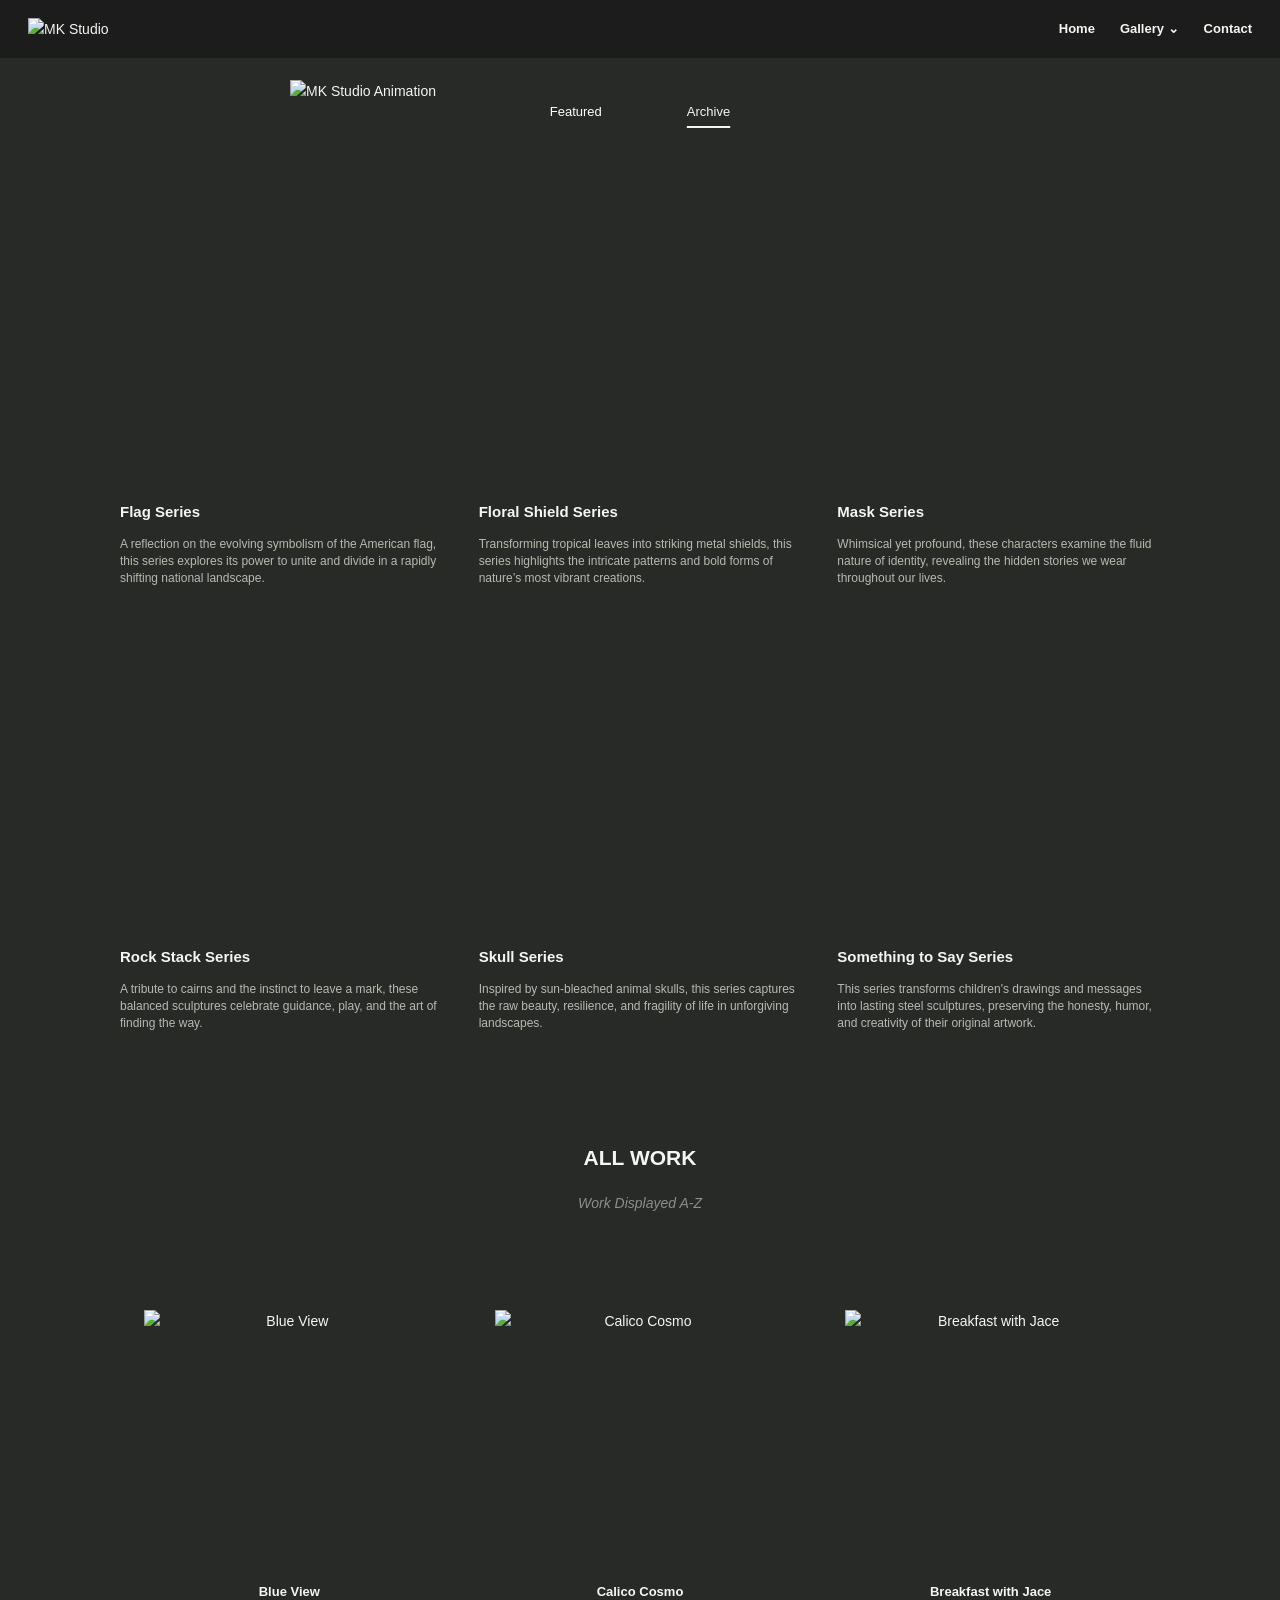
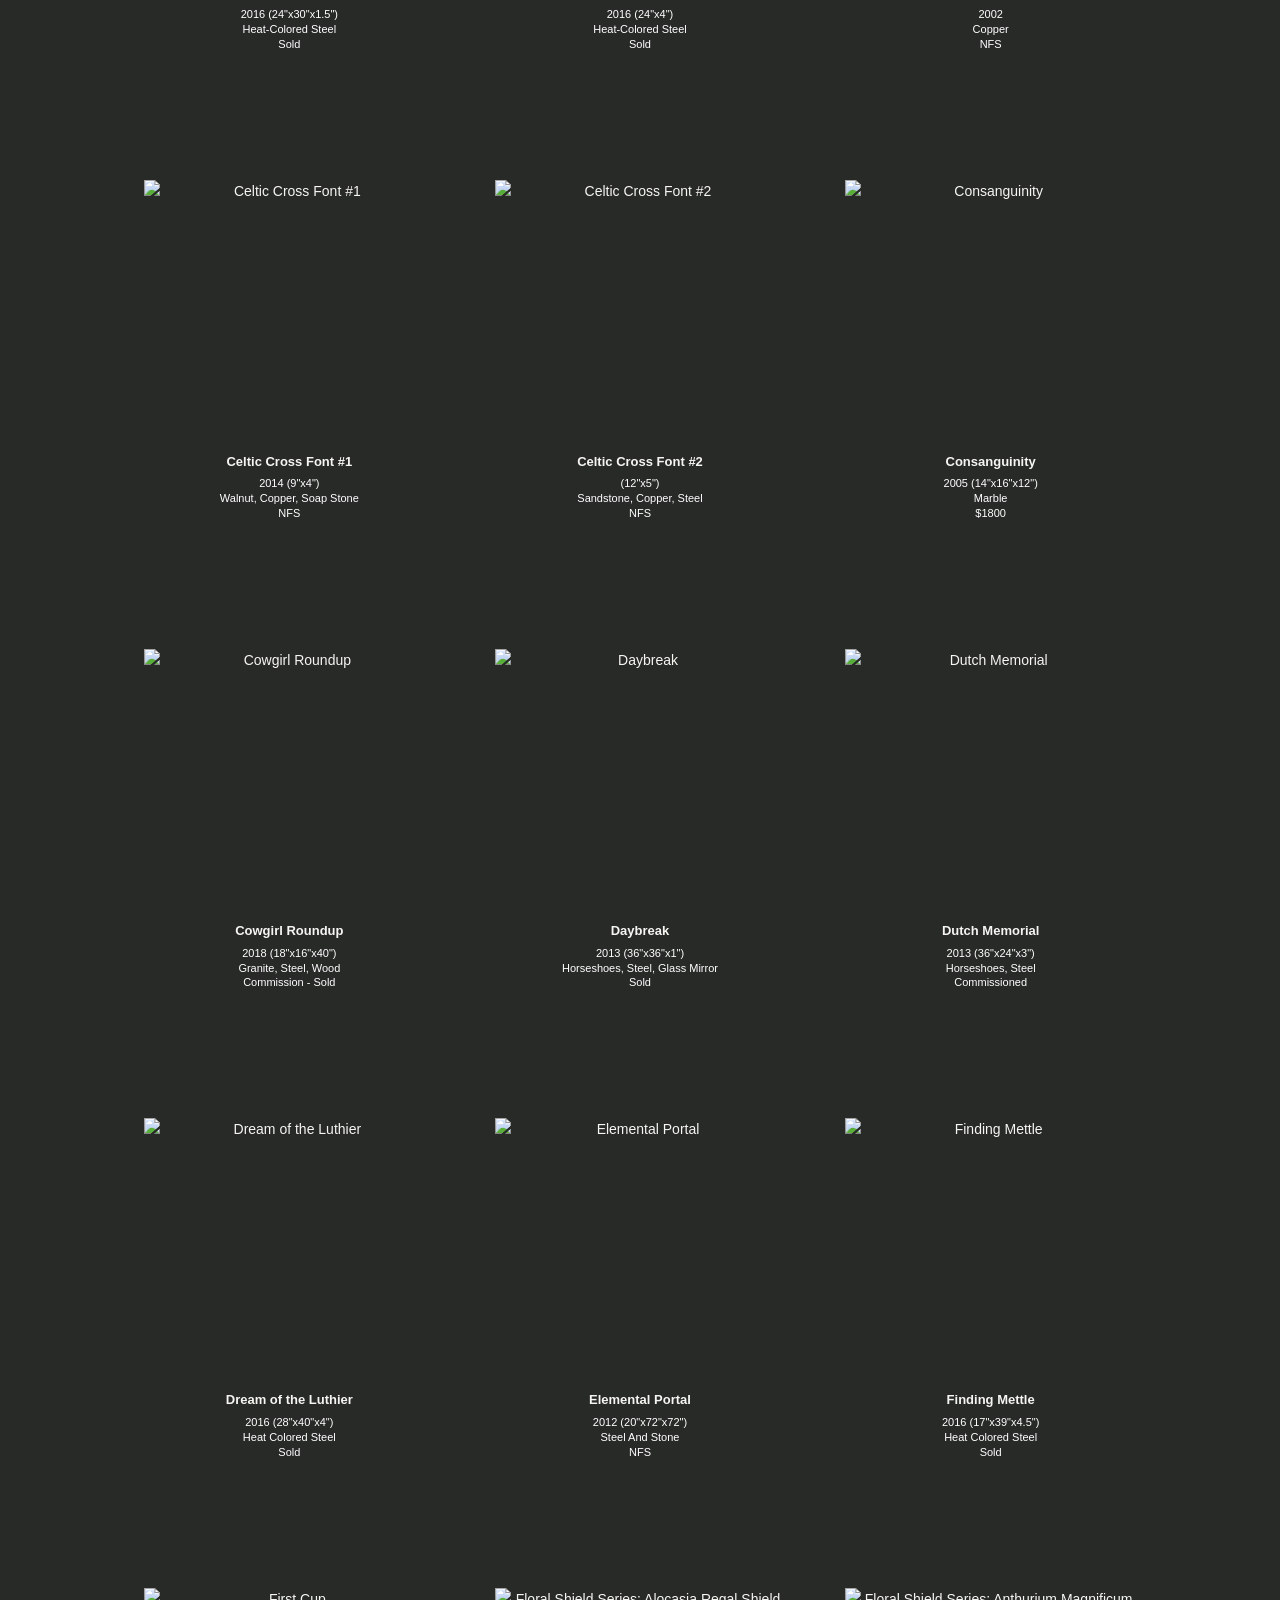
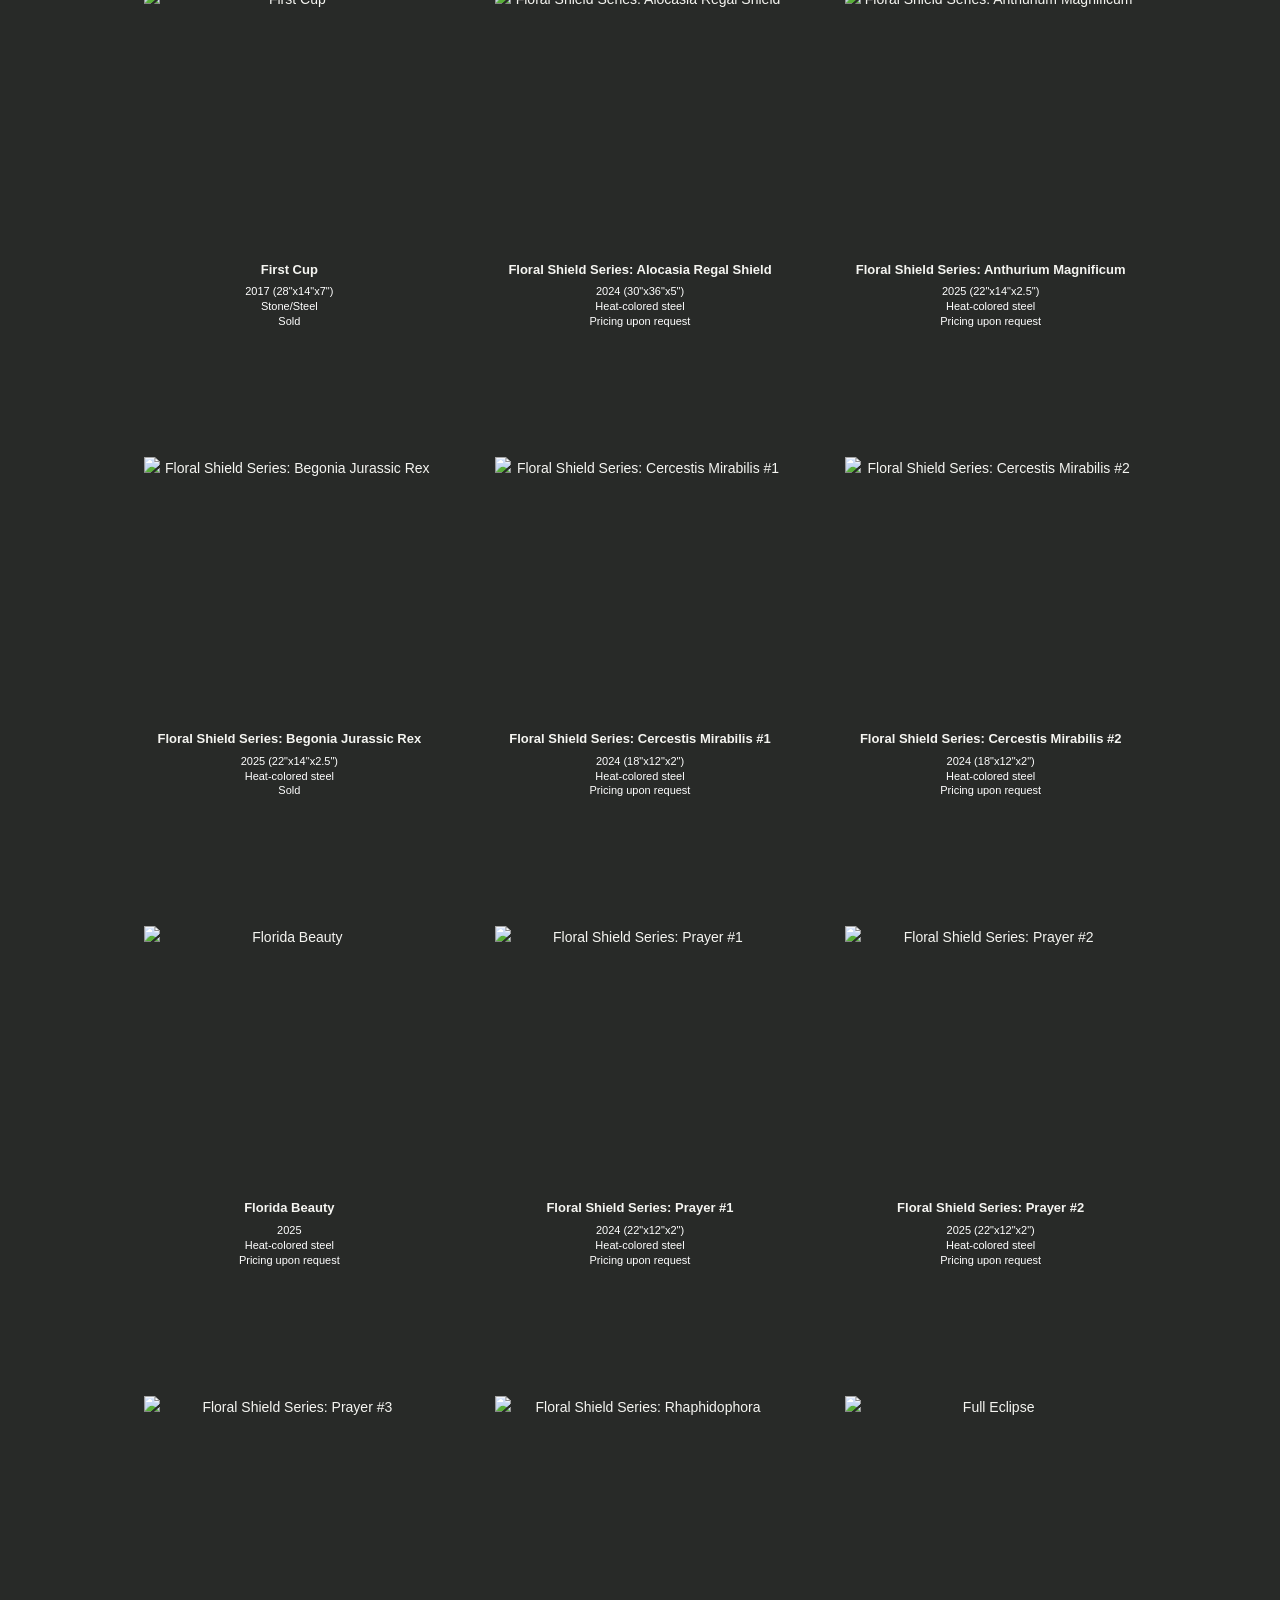
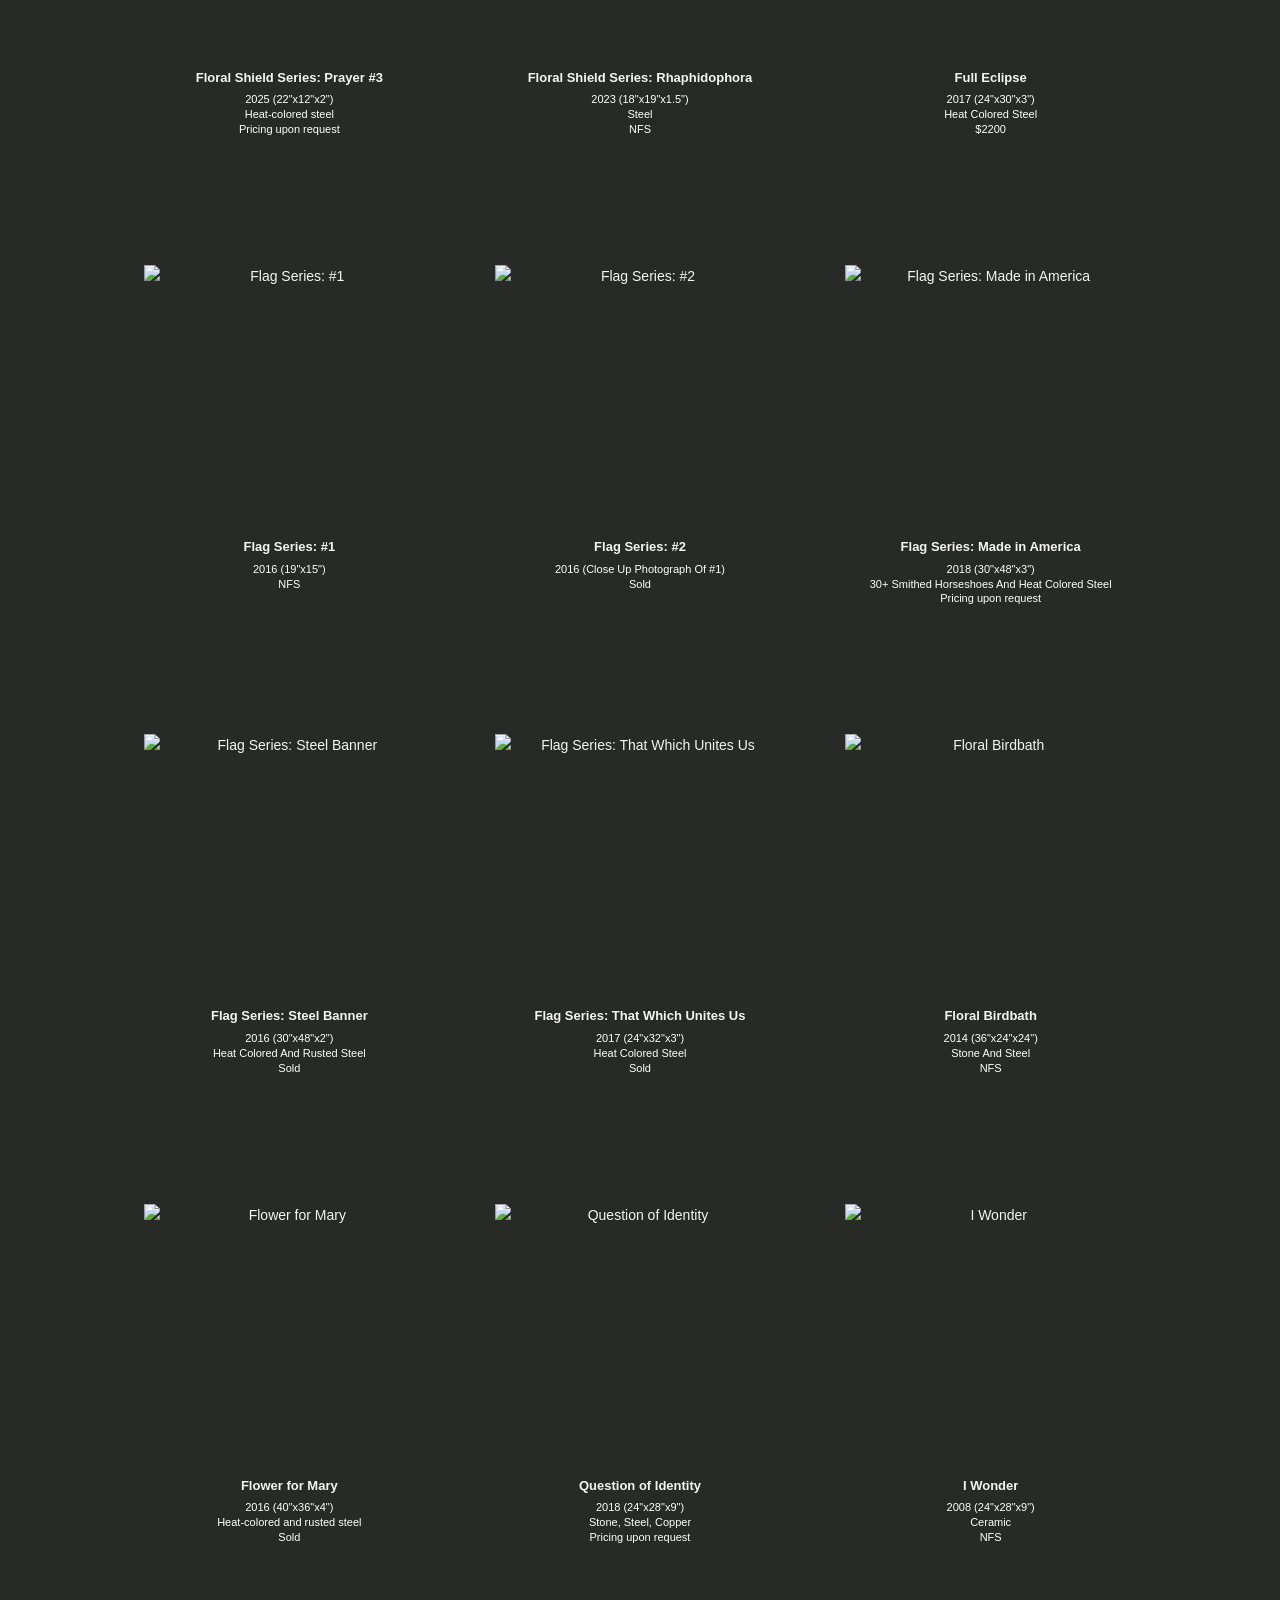
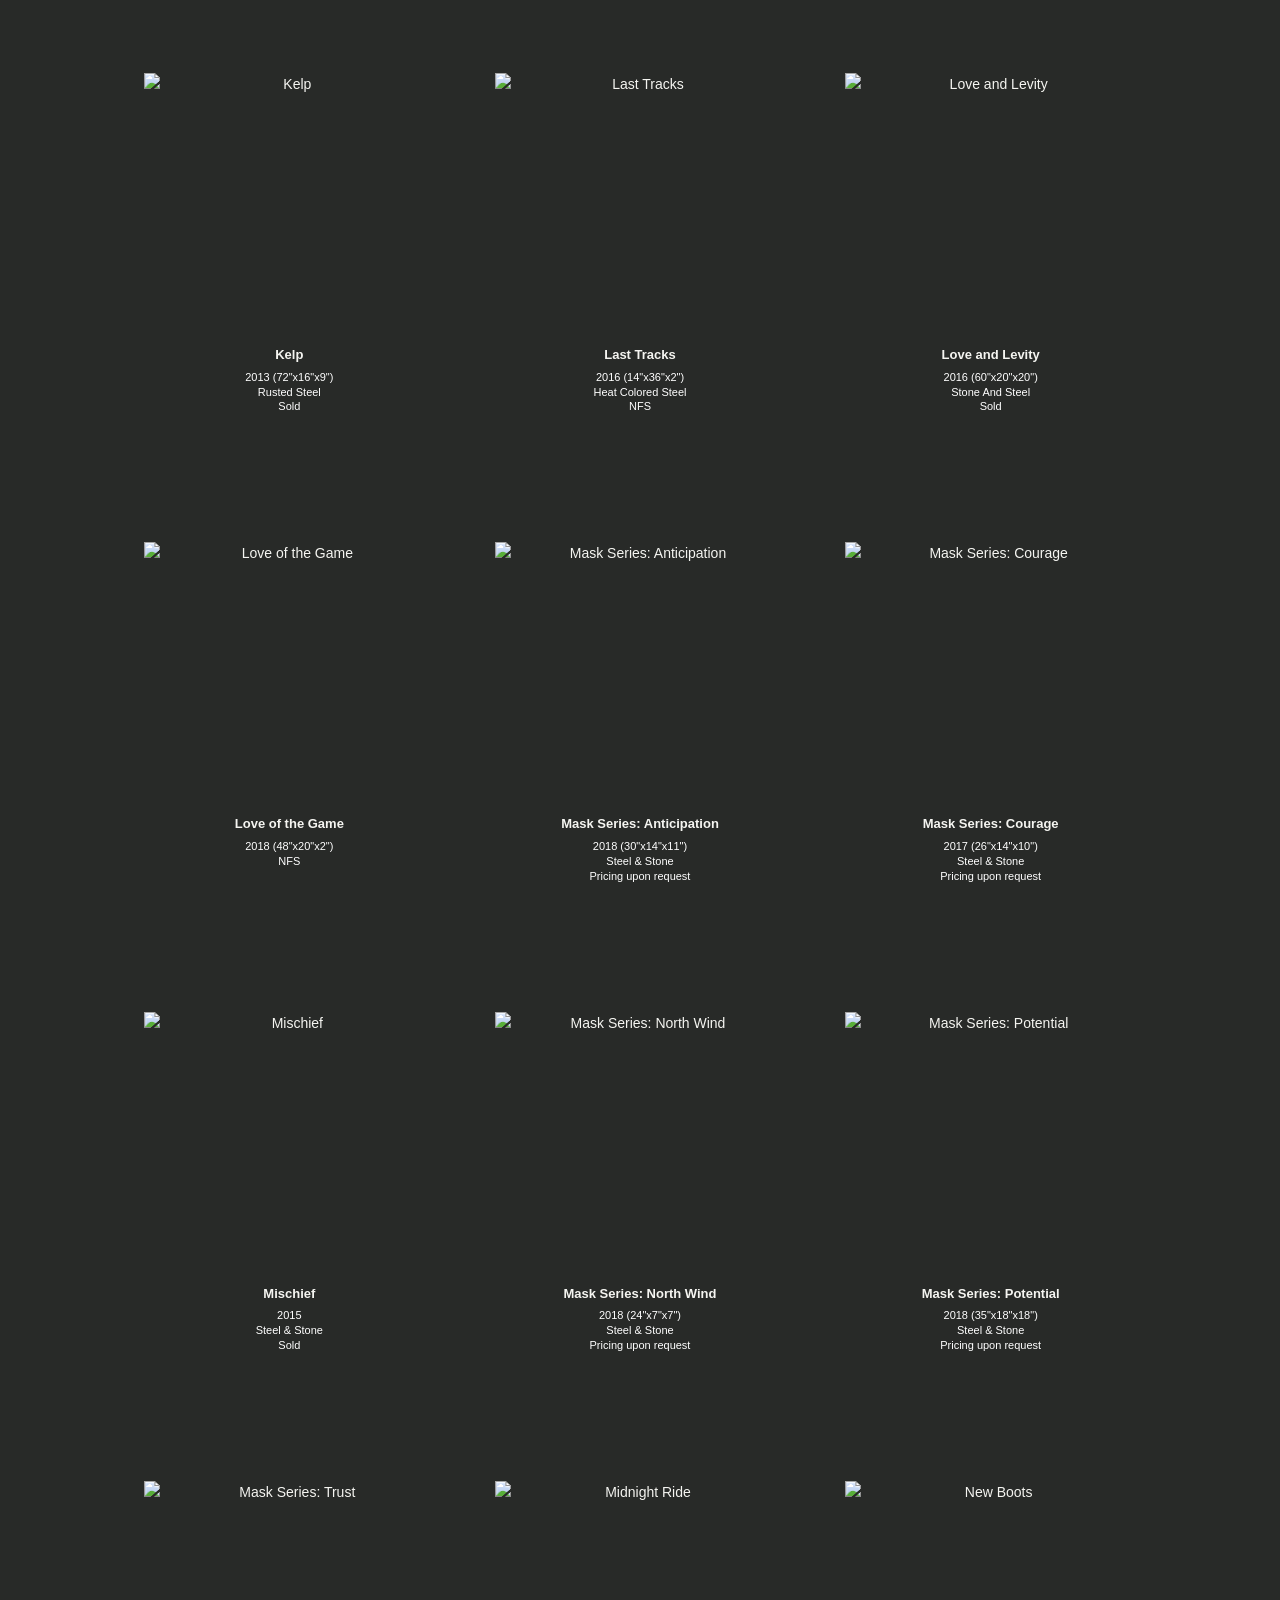
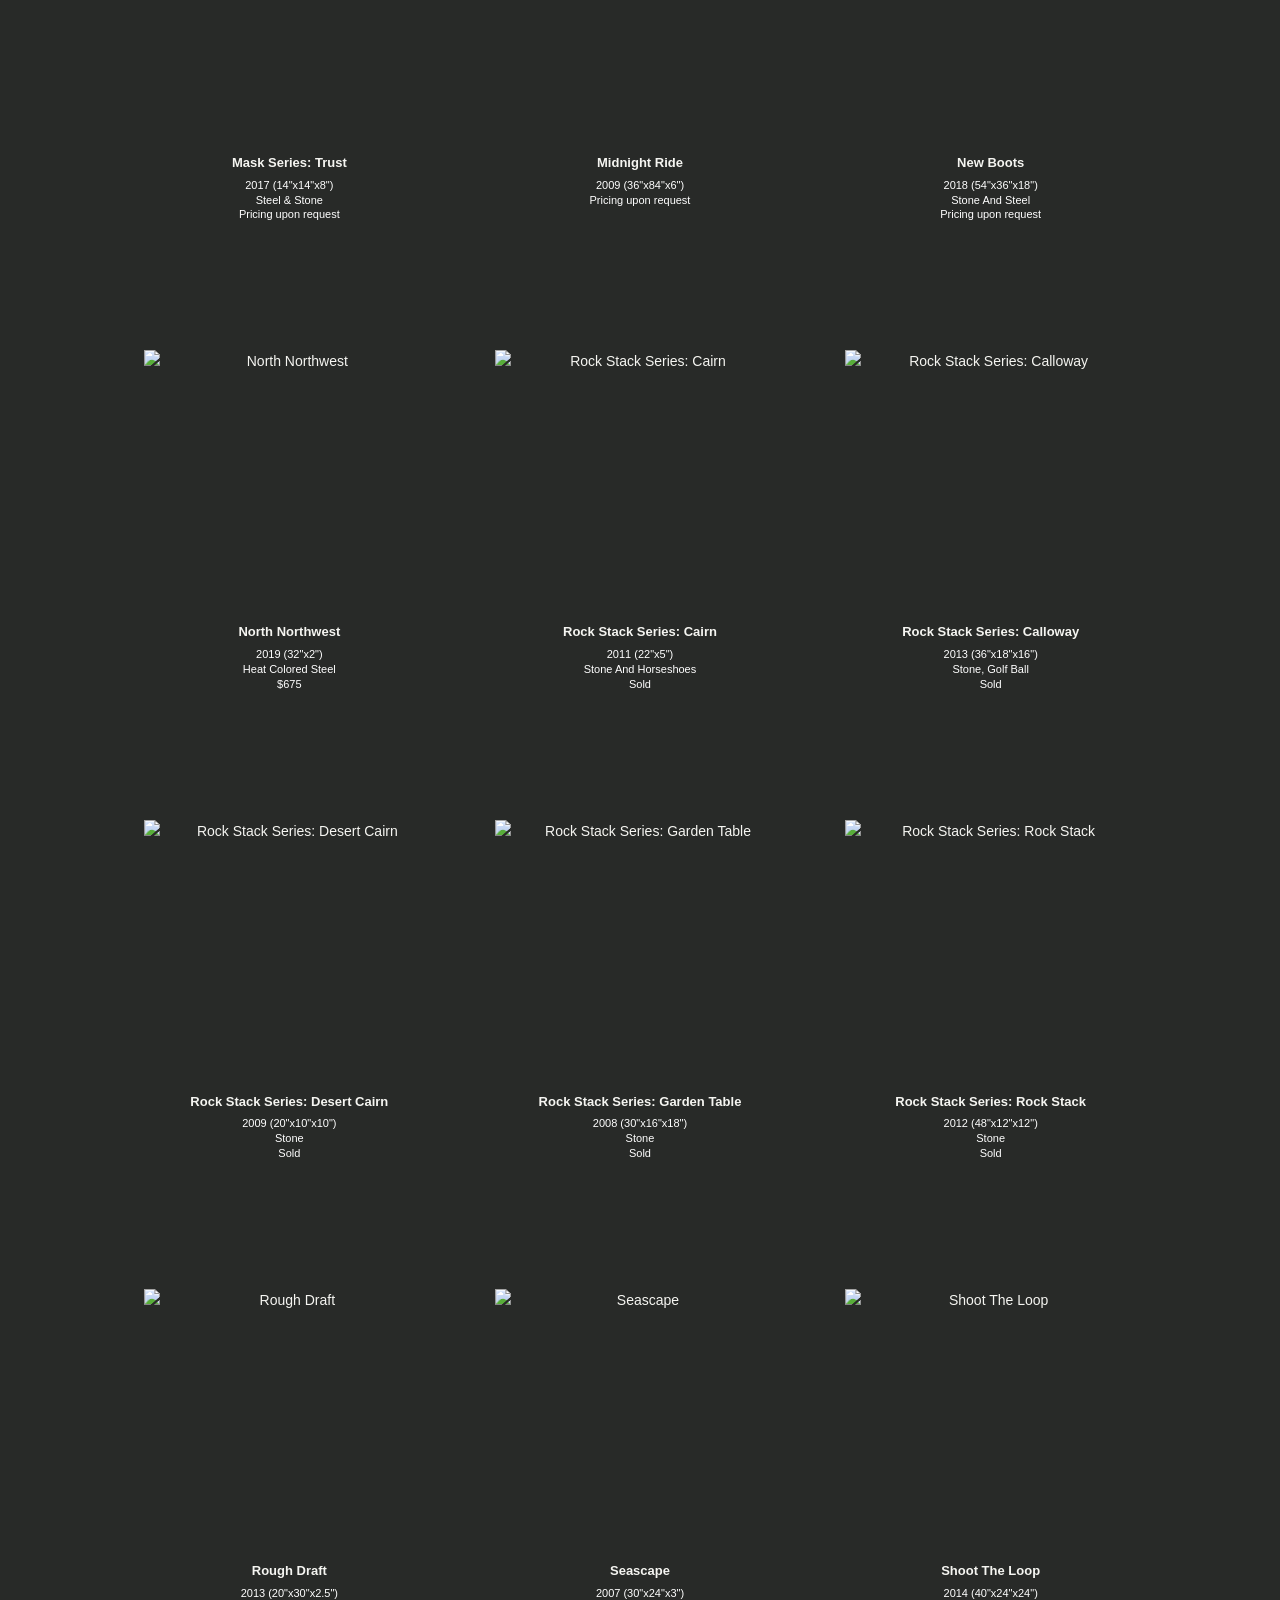
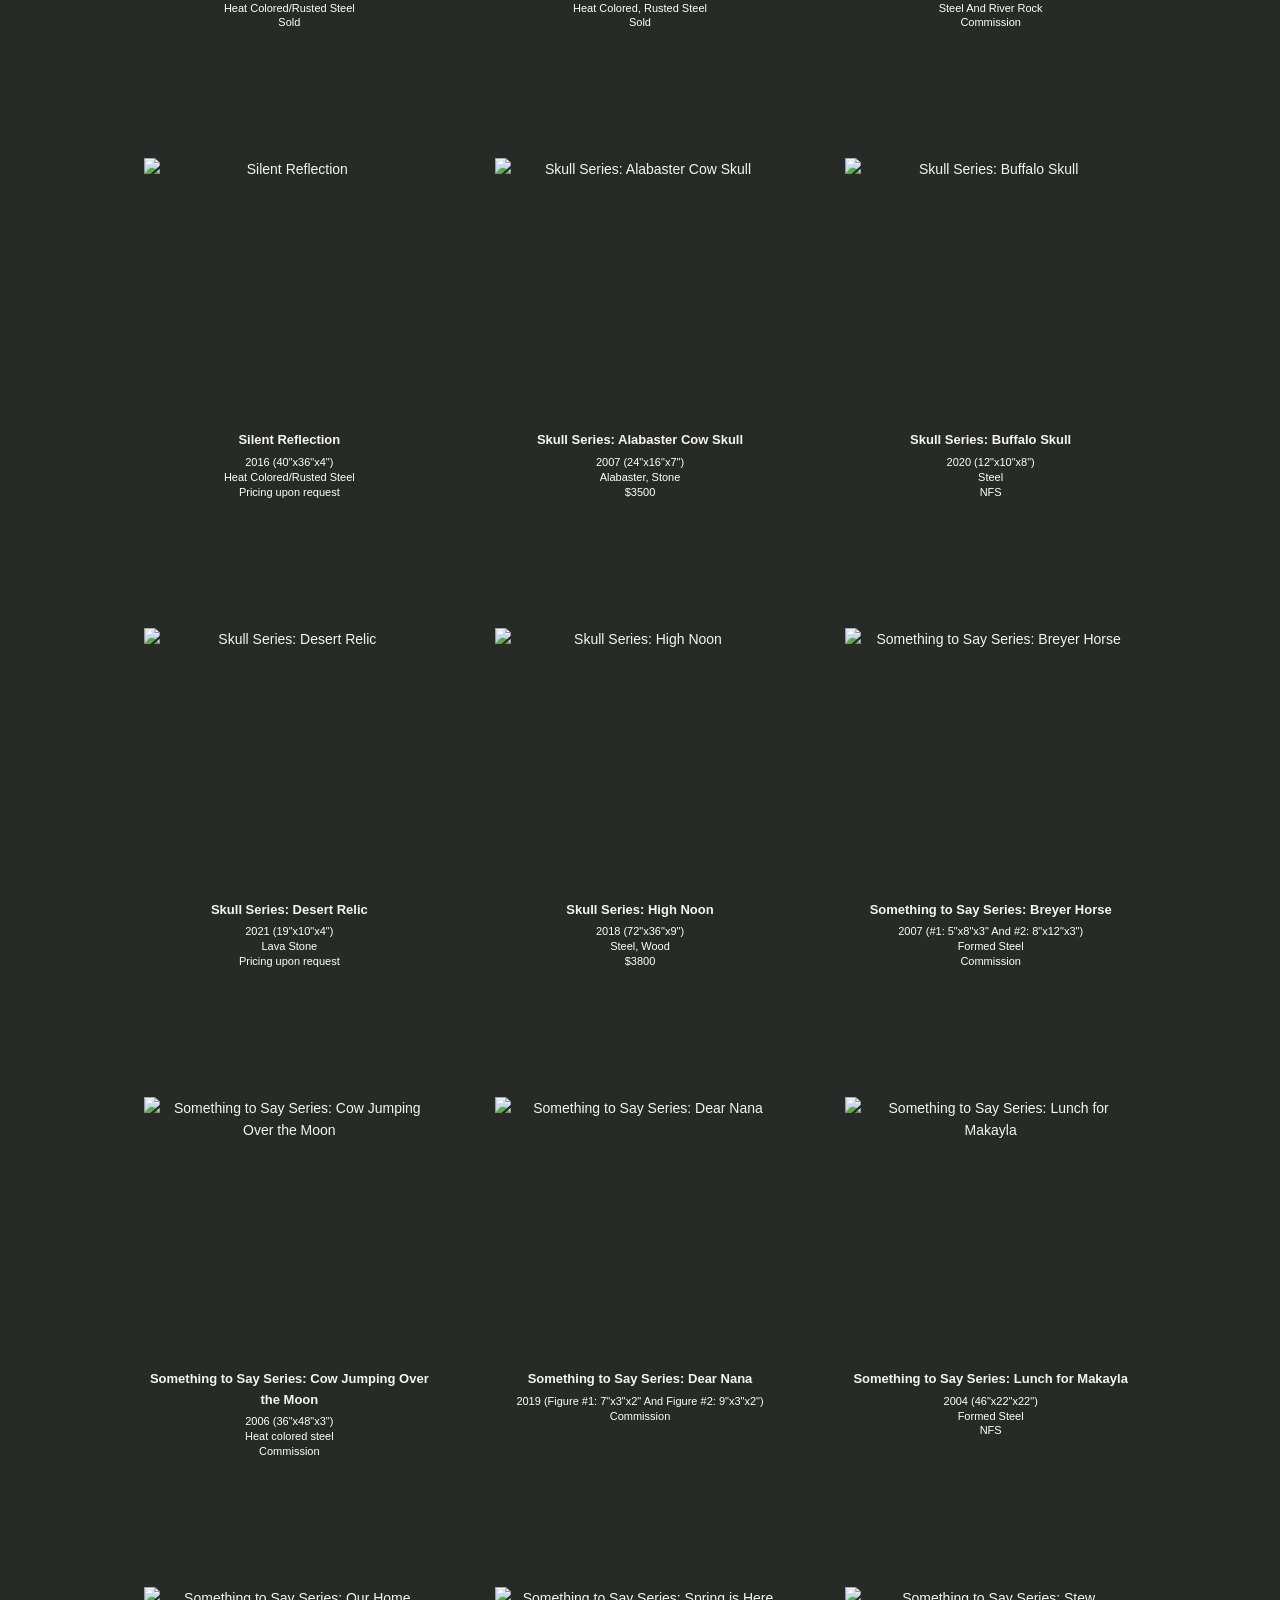
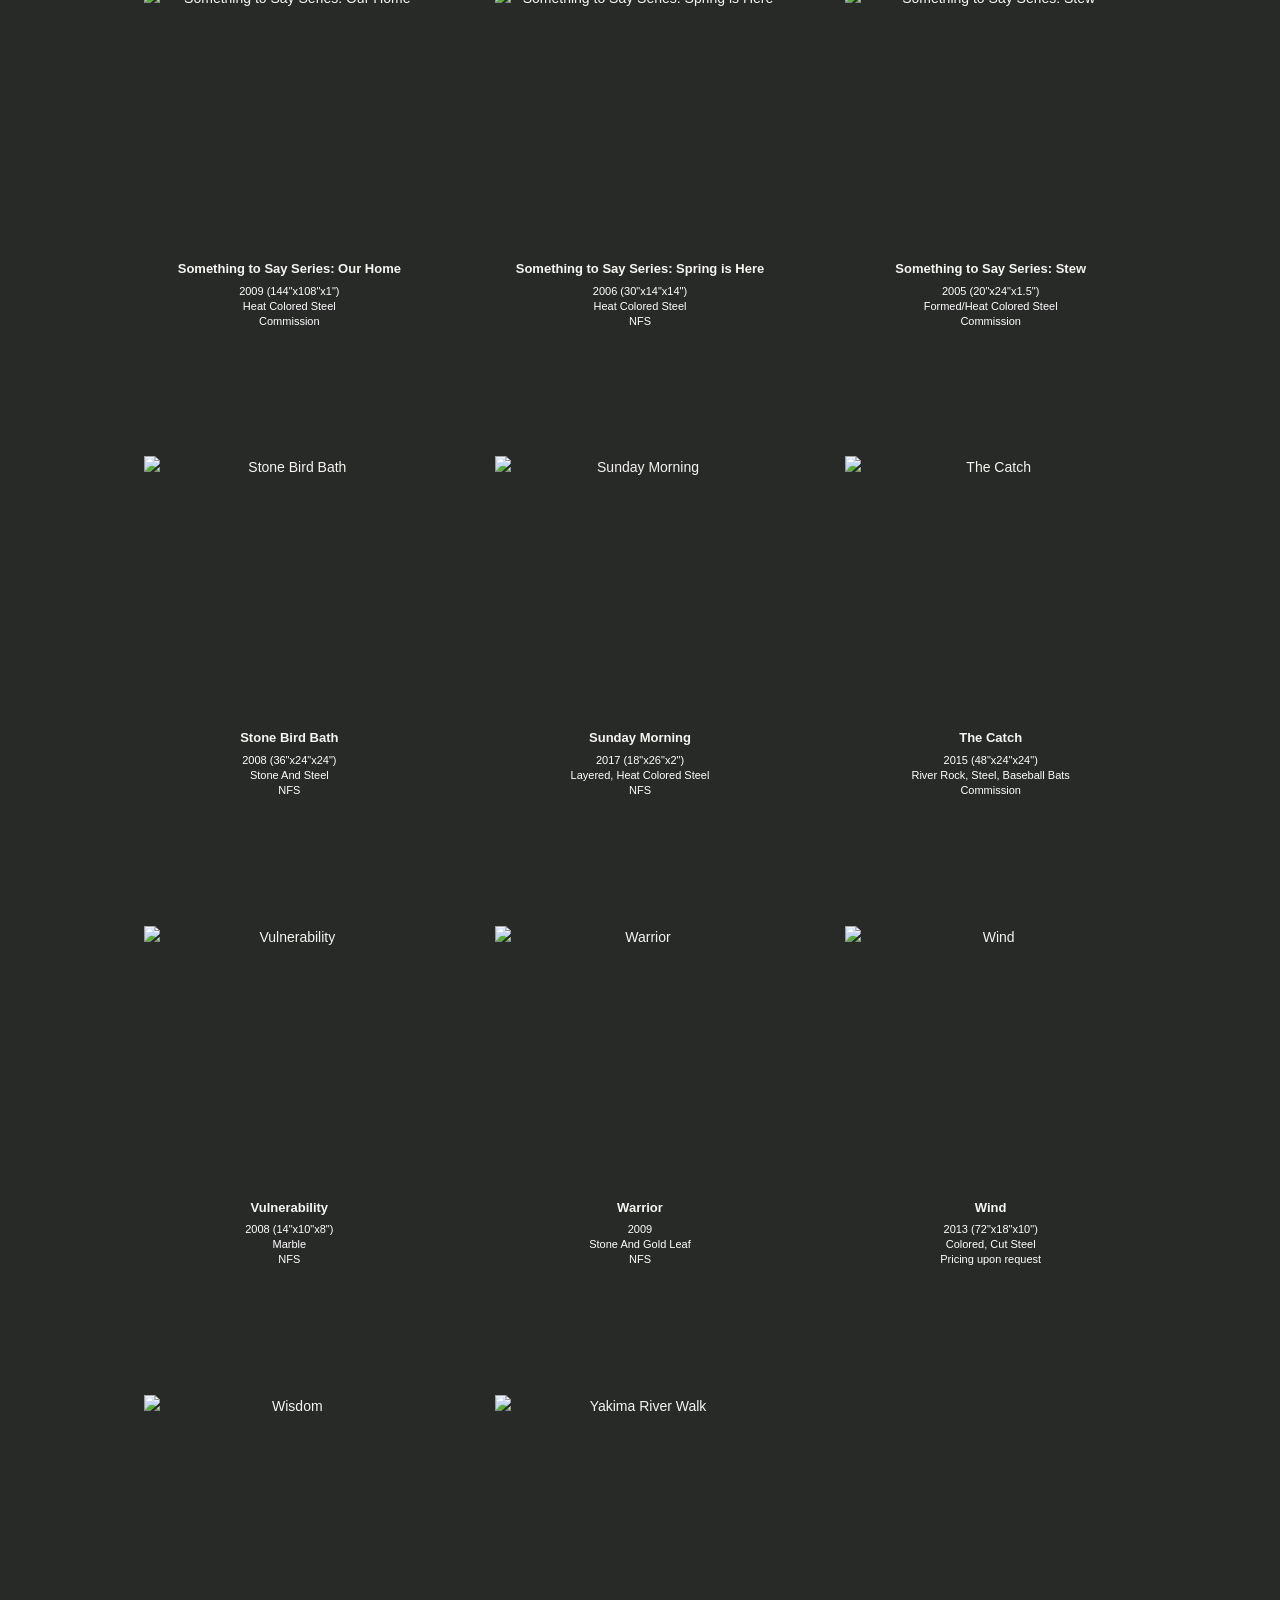
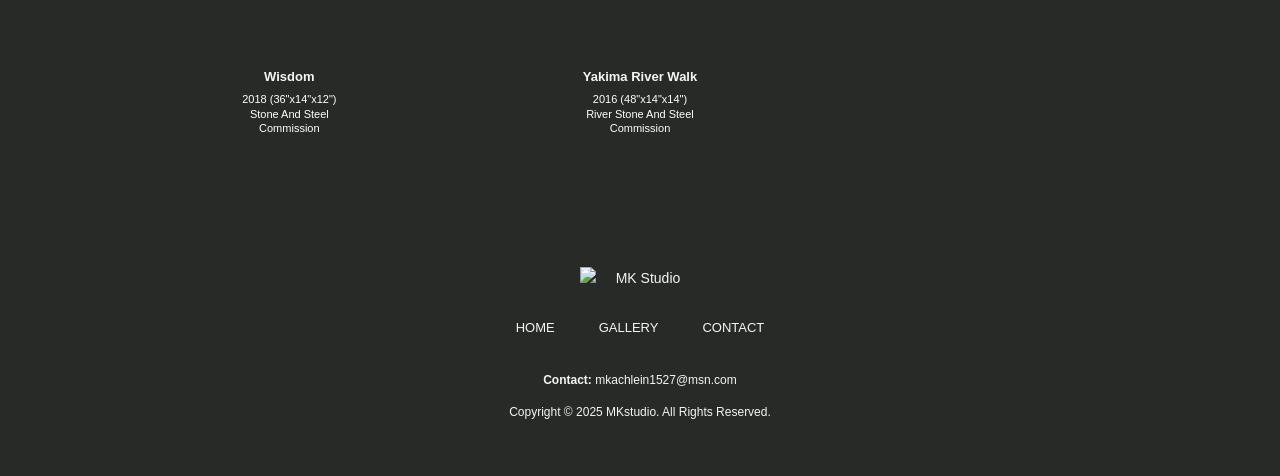
==== archive.html @ b58b1e46 "Add files via upload" ====
<!doctype html>
<html lang="en">

<head>
  <meta charset="utf-8">
  <meta name="viewport" content="width=device-width, initial-scale=1">
  <title>Archive | MK Studio</title>
  <link rel="stylesheet" href="styles.css">
</head>

<body>
  <header class="site-header">
    <a class="logo" href="index.html"><img src="assets/images/mk-logo-white.png" alt="MK Studio"></a>
    <button class="nav-toggle" aria-label="Open navigation">☰</button>
    <nav class="site-nav">
      <a href="index.html">Home</a>
      <div class="dropdown">
        <a href="gallery.html">Gallery <span>⌄</span></a>
        <div class="dropdown-menu">
          <a href="gallery.html">Featured</a>
          <a href="archive.html">Archive</a>
        </div>
      </div>
      <a href="contact.html">Contact</a>
    </nav>
  </header>
  <main>
    <div class="hero-gif">
      <img src="assets/images/gallery-animation.gif" alt="MK Studio Animation">
    </div>
    <div class="tabs"><a class="active" href="gallery.html" style="font-weight: 400;">Featured</a><a href="archive.html"
        style="font-weight: 400; text-decoration: underline; text-underline-offset: 10px; text-decoration-thickness: 2px;">Archive</a>
    </div>
    <section class="container">
      <!-- <h1 class="center">SERIES</h1> -->
      <div class="series-grid"><a class="series-card" href="flag-series.html"><img src="assets/images/flag-card.jpg"
            alt="">
          <h3>Flag Series</h3>
          <p>A reflection on the evolving symbolism of the American flag, this series explores its power to unite and
            divide in a rapidly shifting national landscape.</p>
        </a>
        <a class="series-card" href="floral-shield-series.html"><img src="assets/images/floral-card.jpg" alt="">
          <h3>Floral Shield Series</h3>
          <p>Transforming tropical leaves into striking metal shields, this series highlights the intricate patterns and
            bold forms of nature’s most vibrant creations.</p>
        </a>
        <a class="series-card" href="mask-series.html"><img src="assets/images/mask-card.jpg" alt="">
          <h3>Mask Series</h3>
          <p>Whimsical yet profound, these characters examine the fluid nature of identity, revealing the hidden stories
            we wear throughout our lives.</p>
        </a>
        <a class="series-card" href="rock-stack-series.html"><img src="assets/images/rock-card.jpg" alt="">
          <h3>Rock Stack Series</h3>
          <p>A tribute to cairns and the instinct to leave a mark, these balanced sculptures celebrate guidance, play,
            and the art of finding the way.</p>
        </a>
        <a class="series-card" href="skull-series.html"><img src="assets/images/skull-card.jpg" alt="">
          <h3>Skull Series</h3>
          <p>Inspired by sun-bleached animal skulls, this series captures the raw beauty, resilience, and fragility of
            life in unforgiving landscapes.</p>
        </a>
        <a class="series-card" href="something-to-say-series.html"><img src="assets/images/something-card.jpg" alt="">
          <h3>Something to Say Series</h3>
          <p>This series transforms children's drawings and messages into lasting steel sculptures, preserving the
            honesty, humor, and creativity of their original artwork.</p>
        </a>
      </div>
    </section>
    <section class="container section">
      <h1 class="center">ALL WORK</h1>
      <p style="text-align: center; color: rgb(141, 141, 141); font-style: oblique;">Work Displayed A-Z</p>
      <div class="archive-grid">
        <article class="work-card"><img src="assets/images/archive-01.png" alt="Blue View">
          <h3>Blue View</h3>
          <p>2016 (24&quot;x30&quot;x1.5&quot;)</p>
          <p>Heat-Colored Steel</p>
          <p>Sold</p>
        </article>
        <article class="work-card"><img src="assets/images/archive-02.png" alt="Calico Cosmo">
          <h3>Calico Cosmo</h3>
          <p>2016 (24&quot;x4&quot;)</p>
          <p>Heat-Colored Steel</p>
          <p>Sold</p>
        </article>
        <article class="work-card"><img src="assets/images/archive-03.png" alt="Breakfast with Jace">
          <h3>Breakfast with Jace</h3>
          <p>2002</p>
          <p>Copper</p>
          <p>NFS</p>
        </article>

        <article class="work-card"><img src="assets/images/archive-05.png" alt="Celtic Cross Font #1">
          <h3>Celtic Cross Font #1</h3>
          <p>2014 (9&quot;x4&quot;)</p>
          <p>Walnut, Copper, Soap Stone</p>
          <p>NFS</p>
        </article>
        <article class="work-card"><img src="assets/images/archive-06.png" alt="Celtic Cross Font #2">
          <h3>Celtic Cross Font #2</h3>
          <p>(12&quot;x5&quot;)</p>
          <p>Sandstone, Copper, Steel</p>
          <p>NFS</p>
        </article>
        <article class="work-card"><img src="assets/images/archive-07.png" alt="Consanguinity">
          <h3>Consanguinity</h3>
          <p>2005 (14&quot;x16&quot;x12&quot;)</p>
          <p>Marble</p>
          <p>$1800</p>
        </article>
        <article class="work-card"><img src="assets/images/archive-08.png" alt="Cowgirl Roundup">
          <h3>Cowgirl Roundup</h3>
          <p>2018 (18&quot;x16&quot;x40&quot;)</p>
          <p>Granite, Steel, Wood</p>
          <p>Commission - Sold</p>
        </article>
        <article class="work-card"><img src="assets/images/archive-09.png" alt="Daybreak">
          <h3>Daybreak</h3>
          <p>2013 (36&quot;x36&quot;x1&quot;)</p>
          <p>Horseshoes, Steel, Glass Mirror</p>
          <p>Sold</p>
        </article>
        <article class="work-card"><img src="assets/images/archive-10.png" alt="Dutch Memorial">
          <h3>Dutch Memorial</h3>
          <p>2013 (36&quot;x24&quot;x3&quot;)</p>
          <p>Horseshoes, Steel</p>
          <p>Commissioned</p>
        </article>
        <article class="work-card"><img src="assets/images/archive-11.png" alt="Dream of the Luthier">
          <h3>Dream of the Luthier</h3>
          <p>2016 (28&quot;x40&quot;x4&quot;)</p>
          <p>Heat Colored Steel</p>
          <p>Sold</p>
        </article>
        <article class="work-card"><img src="assets/images/archive-12.png" alt="Elemental Portal">
          <h3>Elemental Portal</h3>
          <p>2012 (20&quot;x72&quot;x72&quot;)</p>
          <p>Steel And Stone</p>
          <p>NFS</p>
        </article>
        <article class="work-card"><img src="assets/images/archive-13.png" alt="Finding Mettle">
          <h3>Finding Mettle</h3>
          <p>2016 (17&quot;x39&quot;x4.5&quot;)</p>
          <p>Heat Colored Steel</p>
          <p>Sold</p>
        </article>
        <article class="work-card"><img src="assets/images/archive-14.png" alt="First Cup">
          <h3>First Cup</h3>
          <p>2017 (28&quot;x14&quot;x7&quot;)</p>
          <p>Stone/Steel</p>
          <p>Sold</p>
        </article>
        <article class="work-card"><img src="assets/images/archive-15.png"
            alt="Floral Shield Series: Alocasia Regal Shield">
          <h3>Floral Shield Series: Alocasia Regal Shield</h3>
          <p>2024 (30&quot;x36&quot;x5&quot;)</p>
          <p>Heat-colored steel</p>
          <p>Pricing upon request</p>
        </article>
        <article class="work-card"><img src="assets/images/archive-16.png"
            alt="Floral Shield Series: Anthurium Magnificum">
          <h3>Floral Shield Series: Anthurium Magnificum</h3>
          <p>2025 (22&quot;x14&quot;x2.5&quot;)</p>
          <p>Heat-colored steel</p>
          <p>Pricing upon request</p>
        </article>
        <article class="work-card"><img src="assets/images/archive-17.png"
            alt="Floral Shield Series: Begonia Jurassic Rex">
          <h3>Floral Shield Series: Begonia Jurassic Rex</h3>
          <p>2025 (22&quot;x14&quot;x2.5&quot;)</p>
          <p>Heat-colored steel</p>
          <p>Sold</p>
        </article>
        <article class="work-card"><img src="assets/images/archive-18.png"
            alt="Floral Shield Series: Cercestis Mirabilis #1">
          <h3>Floral Shield Series: Cercestis Mirabilis #1</h3>
          <p>2024 (18&quot;x12&quot;x2&quot;)</p>
          <p>Heat-colored steel</p>
          <p>Pricing upon request</p>
        </article>
        <article class="work-card"><img src="assets/images/archive-19.png"
            alt="Floral Shield Series: Cercestis Mirabilis #2">
          <h3>Floral Shield Series: Cercestis Mirabilis #2</h3>
          <p>2024 (18&quot;x12&quot;x2&quot;)</p>
          <p>Heat-colored steel</p>
          <p>Pricing upon request</p>
        </article>
        <article class="work-card"><img src="assets/images/archive-20.png" alt="Florida Beauty">
          <h3>Florida Beauty</h3>
          <p>2025</p>
          <p>Heat-colored steel</p>
          <p>Pricing upon request</p>
        </article>
        <article class="work-card"><img src="assets/images/archive-21.png" alt="Floral Shield Series: Prayer #1">
          <h3>Floral Shield Series: Prayer #1</h3>
          <p>2024 (22&quot;x12&quot;x2&quot;)</p>
          <p>Heat-colored steel</p>
          <p>Pricing upon request</p>
        </article>
        <article class="work-card"><img src="assets/images/archive-22.png" alt="Floral Shield Series: Prayer #2">
          <h3>Floral Shield Series: Prayer #2</h3>
          <p>2025 (22&quot;x12&quot;x2&quot;)</p>
          <p>Heat-colored steel</p>
          <p>Pricing upon request</p>
        </article>
        <article class="work-card"><img src="assets/images/archive-23.png" alt="Floral Shield Series: Prayer #3">
          <h3>Floral Shield Series: Prayer #3</h3>
          <p>2025 (22&quot;x12&quot;x2&quot;)</p>
          <p>Heat-colored steel</p>
          <p>Pricing upon request</p>
        </article>
        <article class="work-card"><img src="assets/images/archive-24.png" alt="Floral Shield Series: Rhaphidophora">
          <h3>Floral Shield Series: Rhaphidophora</h3>
          <p>2023 (18&quot;x19&quot;x1.5&quot;)</p>
          <p>Steel</p>
          <p>NFS</p>
        </article>
        <article class="work-card"><img src="assets/images/archive-25.png" alt="Full Eclipse">
          <h3>Full Eclipse</h3>
          <p>2017 (24&quot;x30&quot;x3&quot;)</p>
          <p>Heat Colored Steel</p>
          <p>$2200</p>
        </article>
        <article class="work-card"><img src="assets/images/archive-26.png" alt="Flag Series: #1">
          <h3>Flag Series: #1</h3>
          <p>2016 (19&quot;x15&quot;)</p>
          <p></p>
          <p>NFS</p>
        </article>
        <article class="work-card"><img src="assets/images/archive-27.png" alt="Flag Series: #2">
          <h3>Flag Series: #2</h3>
          <p>2016 (Close Up Photograph Of #1)</p>
          <p>Sold</p>
        </article>
        <article class="work-card"><img src="assets/images/archive-28.png" alt="Flag Series: Made in America">
          <h3>Flag Series: Made in America</h3>
          <p>2018 (30&quot;x48&quot;x3&quot;)</p>
          <p>30+ Smithed Horseshoes And Heat Colored Steel</p>
          <p>Pricing upon request</p>
        </article>
        <article class="work-card"><img src="assets/images/archive-29.png" alt="Flag Series: Steel Banner">
          <h3>Flag Series: Steel Banner</h3>
          <p>2016 (30&quot;x48&quot;x2&quot;)</p>
          <p>Heat Colored And Rusted Steel</p>
          <p>Sold</p>
        </article>
        <article class="work-card"><img src="assets/images/archive-30.png" alt="Flag Series: That Which Unites Us">
          <h3>Flag Series: That Which Unites Us</h3>
          <p>2017 (24&quot;x32&quot;x3&quot;)</p>
          <p>Heat Colored Steel</p>
          <p>Sold</p>
        </article>
        <article class="work-card"><img src="assets/images/archive-31.png" alt="Floral Birdbath">
          <h3>Floral Birdbath</h3>
          <p>2014 (36&quot;x24&quot;x24&quot;)</p>
          <p>Stone And Steel</p>
          <p>NFS</p>
        </article>
        <article class="work-card"><img src="assets/images/archive-32.png" alt="Flower for Mary">
          <h3>Flower for Mary</h3>
          <p>2016 (40&quot;x36&quot;x4&quot;)</p>
          <p>Heat-colored and rusted steel</p>
          <p>Sold</p>
        </article>
        <article class="work-card"><img src="assets/images/archive-33.png" alt="Question of Identity">
          <h3>Question of Identity</h3>
          <p>2018 (24&quot;x28&quot;x9&quot;)</p>
          <p>Stone, Steel, Copper</p>
          <p>Pricing upon request</p>
        </article>
        <article class="work-card"><img src="assets/images/archive-34.png" alt="I Wonder">
          <h3>I Wonder</h3>
          <p>2008 (24&quot;x28&quot;x9&quot;)</p>
          <p>Ceramic</p>
          <p>NFS</p>
        </article>
        <article class="work-card"><img src="assets/images/archive-35.png" alt="Kelp">
          <h3>Kelp</h3>
          <p>2013 (72&quot;x16&quot;x9&quot;)</p>
          <p>Rusted Steel</p>
          <p>Sold</p>
        </article>
        <article class="work-card"><img src="assets/images/archive-36.png" alt="Last Tracks">
          <h3>Last Tracks</h3>
          <p>2016 (14&quot;x36&quot;x2&quot;)</p>
          <p>Heat Colored Steel</p>
          <p>NFS</p>
        </article>
        <article class="work-card"><img src="assets/images/archive-37.png" alt="Love and Levity">
          <h3>Love and Levity</h3>
          <p>2016 (60&quot;x20&quot;x20&quot;)</p>
          <p>Stone And Steel</p>
          <p>Sold</p>
        </article>
        <article class="work-card"><img src="assets/images/archive-38.png" alt="Love of the Game">
          <h3>Love of the Game</h3>
          <p>2018 (48&quot;x20&quot;x2&quot;)</p>
          <p></p>
          <p>NFS</p>
        </article>
        <article class="work-card"><img src="assets/images/archive-39.png" alt="Mask Series: Anticipation">
          <h3>Mask Series: Anticipation</h3>
          <p>2018 (30&quot;x14&quot;x11&quot;)</p>
          <p>Steel &amp; Stone</p>
          <p>Pricing upon request</p>
        </article>
        <article class="work-card"><img src="assets/images/archive-40.png" alt="Mask Series: Courage">
          <h3>Mask Series: Courage</h3>
          <p>2017 (26&quot;x14&quot;x10&quot;)</p>
          <p>Steel &amp; Stone</p>
          <p>Pricing upon request</p>
        </article>
        <article class="work-card"><img src="assets/images/archive-41.png" alt="Mischief">
          <h3>Mischief</h3>
          <p>2015</p>
          <p>Steel &amp; Stone</p>
          <p>Sold</p>
        </article>
        <article class="work-card"><img src="assets/images/archive-42.png" alt="Mask Series: North Wind">
          <h3>Mask Series: North Wind</h3>
          <p>2018 (24&quot;x7&quot;x7&quot;)</p>
          <p>Steel &amp; Stone</p>
          <p>Pricing upon request</p>
        </article>
        <article class="work-card"><img src="assets/images/archive-43.png" alt="Mask Series: Potential">
          <h3>Mask Series: Potential</h3>
          <p>2018 (35&quot;x18&quot;x18&quot;)</p>
          <p>Steel &amp; Stone</p>
          <p>Pricing upon request</p>
        </article>
        <article class="work-card"><img src="assets/images/archive-44.png" alt="Mask Series: Trust">
          <h3>Mask Series: Trust</h3>
          <p>2017 (14&quot;x14&quot;x8&quot;)</p>
          <p>Steel &amp; Stone</p>
          <p>Pricing upon request</p>
        </article>
        <article class="work-card"><img src="assets/images/archive-45.png" alt="Midnight Ride">
          <h3>Midnight Ride</h3>
          <p>2009 (36&quot;x84&quot;x6&quot;)</p>
          <p></p>
          <p>Pricing upon request</p>
        </article>
        <article class="work-card"><img src="assets/images/archive-46.png" alt="New Boots">
          <h3>New Boots</h3>
          <p>2018 (54&quot;x36&quot;x18&quot;)</p>
          <p>Stone And Steel</p>
          <p>Pricing upon request</p>
        </article>
        <article class="work-card"><img src="assets/images/archive-47.png" alt="North Northwest">
          <h3>North Northwest</h3>
          <p>2019 (32&quot;x2&quot;)</p>
          <p>Heat Colored Steel</p>
          <p>$675</p>
        </article>
        <article class="work-card"><img src="assets/images/archive-48.png" alt="Rock Stack Series: Cairn">
          <h3>Rock Stack Series: Cairn</h3>
          <p>2011 (22&quot;x5&quot;)</p>
          <p>Stone And Horseshoes</p>
          <p>Sold</p>
        </article>
        <article class="work-card"><img src="assets/images/archive-49.png" alt="Rock Stack Series: Calloway">
          <h3>Rock Stack Series: Calloway</h3>
          <p>2013 (36&quot;x18&quot;x16&quot;)</p>
          <p>Stone, Golf Ball</p>
          <p>Sold</p>
        </article>
        <article class="work-card"><img src="assets/images/archive-50.png" alt="Rock Stack Series: Desert Cairn">
          <h3>Rock Stack Series: Desert Cairn</h3>
          <p>2009 (20&quot;x10&quot;x10&quot;)</p>
          <p>Stone</p>
          <p>Sold</p>
        </article>
        <article class="work-card"><img src="assets/images/archive-51.png" alt="Rock Stack Series: Garden Table">
          <h3>Rock Stack Series: Garden Table</h3>
          <p>2008 (30&quot;x16&quot;x18&quot;)</p>
          <p>Stone</p>
          <p>Sold</p>
        </article>
        <article class="work-card"><img src="assets/images/archive-52.png" alt="Rock Stack Series: Rock Stack">
          <h3>Rock Stack Series: Rock Stack</h3>
          <p>2012 (48&quot;x12&quot;x12&quot;)</p>
          <p>Stone</p>
          <p>Sold</p>
        </article>
        <article class="work-card"><img src="assets/images/archive-53.png" alt="Rough Draft">
          <h3>Rough Draft</h3>
          <p>2013 (20&quot;x30&quot;x2.5&quot;)</p>
          <p>Heat Colored/Rusted Steel</p>
          <p>Sold</p>
        </article>
        <article class="work-card"><img src="assets/images/archive-54.png" alt="Seascape">
          <h3>Seascape</h3>
          <p>2007 (30&quot;x24&quot;x3&quot;)</p>
          <p>Heat Colored, Rusted Steel</p>
          <p>Sold</p>
        </article>
        <article class="work-card"><img src="assets/images/archive-55.png" alt="Shoot The Loop">
          <h3>Shoot The Loop</h3>
          <p>2014 (40&quot;x24&quot;x24&quot;)</p>
          <p>Steel And River Rock</p>
          <p>Commission</p>
        </article>
        <article class="work-card"><img src="assets/images/archive-56.png" alt="Silent Reflection">
          <h3>Silent Reflection</h3>
          <p>2016 (40&quot;x36&quot;x4&quot;)</p>
          <p>Heat Colored/Rusted Steel</p>
          <p>Pricing upon request</p>
        </article>
        <article class="work-card"><img src="assets/images/archive-57.png" alt="Skull Series: Alabaster Cow Skull">
          <h3>Skull Series: Alabaster Cow Skull</h3>
          <p>2007 (24&quot;x16&quot;x7&quot;)</p>
          <p>Alabaster, Stone</p>
          <p>$3500</p>
        </article>
        <article class="work-card"><img src="assets/images/archive-58.png" alt="Skull Series: Buffalo Skull">
          <h3>Skull Series: Buffalo Skull</h3>
          <p>2020 (12&quot;x10&quot;x8&quot;)</p>
          <p>Steel</p>
          <p>NFS</p>
        </article>
        <article class="work-card"><img src="assets/images/archive-59.png" alt="Skull Series: Desert Relic">
          <h3>Skull Series: Desert Relic</h3>
          <p>2021 (19&quot;x10&quot;x4&quot;)</p>
          <p>Lava Stone</p>
          <p>Pricing upon request</p>
        </article>
        <article class="work-card"><img src="assets/images/archive-60.png" alt="Skull Series: High Noon">
          <h3>Skull Series: High Noon</h3>
          <p>2018 (72&quot;x36&quot;x9&quot;)</p>
          <p>Steel, Wood</p>
          <p>$3800</p>
        </article>
        <article class="work-card"><img src="assets/images/archive-61.png" alt="Something to Say Series: Breyer Horse">
          <h3>Something to Say Series: Breyer Horse</h3>
          <p>2007 (#1: 5&quot;x8&quot;x3&quot; And #2: 8&quot;x12&quot;x3&quot;)</p>
          <p>Formed Steel</p>
          <p>Commission</p>
        </article>
        <article class="work-card"><img src="assets/images/archive-62.png"
            alt="Something to Say Series: Cow Jumping Over the Moon">
          <h3>Something to Say Series: Cow Jumping Over the Moon</h3>
          <p>2006 (36&quot;x48&quot;x3&quot;)</p>
          <p>Heat colored steel</p>
          <p>Commission</p>
        </article>
        <article class="work-card"><img src="assets/images/archive-63.png" alt="Something to Say Series: Dear Nana">
          <h3>Something to Say Series: Dear Nana</h3>
          <p>2019 (Figure #1: 7&quot;x3&quot;x2&quot; And Figure #2: 9&quot;x3&quot;x2&quot;)</p>
          <p></p>
          <p>Commission</p>
        </article>
        <article class="work-card"><img src="assets/images/archive-64.png"
            alt="Something to Say Series: Lunch for Makayla">
          <h3>Something to Say Series: Lunch for Makayla</h3>
          <p>2004 (46&quot;x22&quot;x22&quot;)</p>
          <p>Formed Steel</p>
          <p>NFS</p>
        </article>
        <article class="work-card"><img src="assets/images/archive-65.png" alt="Something to Say Series: Our Home">
          <h3>Something to Say Series: Our Home</h3>
          <p>2009 (144&quot;x108&quot;x1&quot;)</p>
          <p>Heat Colored Steel</p>
          <p>Commission</p>
        </article>
        <article class="work-card"><img src="assets/images/archive-66.png"
            alt="Something to Say Series: Spring is Here">
          <h3>Something to Say Series: Spring is Here</h3>
          <p>2006 (30&quot;x14&quot;x14&quot;)</p>
          <p>Heat Colored Steel</p>
          <p>NFS</p>
        </article>
        <article class="work-card"><img src="assets/images/archive-67.png" alt="Something to Say Series: Stew">
          <h3>Something to Say Series: Stew</h3>
          <p>2005 (20&quot;x24&quot;x1.5&quot;)</p>
          <p>Formed/Heat Colored Steel</p>
          <p>Commission</p>
        </article>
        <article class="work-card"><img src="assets/images/archive-68.png" alt="Stone Bird Bath">
          <h3>Stone Bird Bath</h3>
          <p>2008 (36&quot;x24&quot;x24&quot;)</p>
          <p>Stone And Steel</p>
          <p>NFS</p>
        </article>
        <article class="work-card"><img src="assets/images/archive-69.png" alt="Sunday Morning">
          <h3>Sunday Morning</h3>
          <p>2017 (18&quot;x26&quot;x2&quot;)</p>
          <p>Layered, Heat Colored Steel</p>
          <p>NFS</p>
        </article>
        <article class="work-card"><img src="assets/images/archive-70.png" alt="The Catch">
          <h3>The Catch</h3>
          <p>2015 (48&quot;x24&quot;x24&quot;)</p>
          <p>River Rock, Steel, Baseball Bats</p>
          <p>Commission</p>
        </article>
        <article class="work-card"><img src="assets/images/archive-71.png" alt="Vulnerability">
          <h3>Vulnerability</h3>
          <p>2008 (14&quot;x10&quot;x8&quot;)</p>
          <p>Marble</p>
          <p>NFS</p>
        </article>
        <article class="work-card"><img src="assets/images/archive-72.png" alt="Warrior">
          <h3>Warrior</h3>
          <p>2009</p>
          <p>Stone And Gold Leaf</p>
          <p>NFS</p>
        </article>
        <article class="work-card"><img src="assets/images/archive-73.png" alt="Wind">
          <h3>Wind</h3>
          <p>2013 (72&quot;x18&quot;x10&quot;)</p>
          <p>Colored, Cut Steel</p>
          <p>Pricing upon request</p>
        </article>
        <article class="work-card"><img src="assets/images/archive-74.png" alt="Wisdom">
          <h3>Wisdom</h3>
          <p>2018 (36&quot;x14&quot;x12&quot;)</p>
          <p>Stone And Steel</p>
          <p>Commission</p>
        </article>
        <article class="work-card"><img src="assets/images/archive-75.png" alt="Yakima River Walk">
          <h3>Yakima River Walk</h3>
          <p>2016 (48&quot;x14&quot;x14&quot;)</p>
          <p>River Stone And Steel</p>
          <p>Commission</p>
        </article>
      </div>
    </section>
  </main>
  <footer class="site-footer">
    <img src="assets/images/mk-logo-white.png" alt="MK Studio">
    <nav><a href="index.html">HOME</a><a href="gallery.html">GALLERY</a><a href="contact.html">CONTACT</a></nav>
    <p><strong>Contact:</strong> mkachlein1527@msn.com</p>
    <p>Copyright © 2025 MKstudio. All Rights Reserved.</p>
  </footer>
</body>

</html>
---- styles.css ----
:root {
  --bg: #282a28;
  --bg2: #151716;
  --cream: #e6e2d8;
  --white: #f5f5f1;
  --muted: #b9b9b0;
  --line: rgba(255, 255, 255, .13);
  --accent: #a95353;
  --max: 1040px;
}

* {
  box-sizing: border-box
}

html {
  scroll-behavior: smooth
}

body {
  margin: 0;
  background: var(--bg);
  color: var(--white);
  font-family: Arial, Helvetica, sans-serif;
  font-size: 14px;
  line-height: 1.6
}

img {
  max-width: 100%;
  display: block
}

a {
  color: inherit;
  text-decoration: none
}

.site-header {
  position: fixed;
  z-index: 30;
  top: 0;
  left: 0;
  right: 0;
  height: 58px;
  display: flex;
  align-items: center;
  justify-content: space-between;
  padding: 0 28px;
  background: rgba(15, 16, 15, .48);
  backdrop-filter: blur(8px)
}

.logo img {
  width: 92px
}

.site-nav {
  display: flex;
  align-items: center;
  gap: 25px;
  font-size: 13px;
  font-weight: 700
}
.site-nav a {
  color: var(--white);
  transition: color 0.25s ease;
}

.site-nav a:hover {
  color: rgba(245, 245, 241, 0.65);
}
.dropdown {
  position: relative
}

.dropdown-menu {
  display: none;
  position: absolute;
  right: 0;
  top: 100%;
  background: #111;
  padding: 12px 0;
  min-width: 135px
}

.dropdown:hover .dropdown-menu {
  display: block
}

.dropdown-menu a {
  display: block;
  padding: 8px 18px;
  white-space: nowrap
}

.nav-toggle {
  display: none;
  background: transparent;
  color: white;
  border: 0;
  font-size: 24px
}

.hero {
  min-height: 76vh;
  display: grid;
  place-items: center;
  text-align: center;
  background: linear-gradient(rgba(0, 0, 0, .28), rgba(0, 0, 0, .25)), var(--hero) center/cover no-repeat
}

.hero.light {
  color: #161616;
  background:
    var(--hero) center/cover no-repeat;
}

.hero h1 {
  font-size: clamp(48px, 7vw, 96px);
  line-height: 1.05;
  margin: 0 20px 24px;
  font-weight: 900;
  letter-spacing: -2px;
  text-transform: uppercase
}

.hero p {
  font-weight: 800
}

.down {
  position: absolute;
  bottom: 28px;
  font-size: 26px;
  opacity: .75
}

.gif-slot {
  width: min(460px, 70vw);
  height: 145px;
  margin: 86px auto 40px;
  background: #a95353;
  color: #050505;
  display: grid;
  place-items: center;
  font-size: clamp(26px, 5vw, 48px);
  font-weight: 500
}
.hero-gif {
width: min(700px, 90vw);    margin: 80px auto 0;
    display: flex;
    justify-content: center;
    align-items: center;
    background: transparent;
}

.hero-gif img {
    width: 100%;
    height: auto;
    display: block;
}
.tabs {
  display: flex;
  justify-content: center;
  gap: 85px;
  width: min(760px, 88vw);
  margin: 0 auto 46px;
  padding-bottom: 20px
}

.tabs a {
  font-size: 13px;
  font-weight: 700
}

.tabs a.active {
  color: #fff
}

.section {
  padding: 80px 24px
}

.section.light {
  background: var(--cream);
  color: #1d1d1b
}

.container {
  width: min(var(--max), 90vw);
  margin: auto
}

.split {
  display: grid;
  grid-template-columns: 1fr 1fr;
  gap: 70px;
  align-items: center
}
.flourish-section {
    position: relative;
    padding: 100px 24px;
    color: #1d1d1b;
    overflow: hidden;
}

.bio-layout {
  display: grid;
  grid-template-columns: 1fr 0.9fr 0.6fr;
  gap: 46px;
  align-items: center;
}

.bio-photo {
  width: 100%;
}

.bio-sketch {
  width: 190px;
  opacity: 0.9;
  justify-self: center;
}

.language-section {
  padding: 120px 24px;
}

.language-layout {
  display: grid;
  grid-template-columns: 0.6fr 1fr 0.6fr;
  gap: 60px;
  align-items: start;
  text-align: center;
}

.language-text h2 {
  font-size: 52px;
  font-weight: 400;
  line-height: 1.2;
  margin: 0 0 55px;
}

.language-text p {
  max-width: 680px;
  margin: 0 auto;
}

.language-sketch.left {
  width: 120px;
  justify-self: end;
}

.language-sketch.right {
  width: 170px;
  justify-self: start;
}

@media (max-width: 760px) {
  .bio-layout,
  .language-layout {
    grid-template-columns: 1fr;
    text-align: center;
  }

  .bio-sketch,
  .language-sketch.left,
  .language-sketch.right {
    justify-self: center;
  }

  .language-text h2 {
    font-size: 38px;
  }
}

.language-section {
  padding: 120px 24px 150px;
  background: #e6e2d8;
  color: #1d1d1b;
}

.language-layout {
  display: grid;
  grid-template-columns: 0.55fr 1fr 0.55fr;
  gap: 60px;
  align-items: start;
}

.language-main {
  text-align: center;
}

.language-main h2 {
  font-size: 52px;
  font-weight: 400;
  line-height: 1.2;
  margin: 0 0 55px;
}

.language-main p,
.language-secondary p {
  font-size: 14px;
  line-height: 1.7;
}

.language-main p {
  max-width: 760px;
  margin: 0 auto 24px;
}

.language-sketch {
  opacity: 0.85;
}

.sketch-left {
  width: 120px;
  justify-self: end;
  margin-top: 35px;
}

.sketch-right {
  width: 170px;
  justify-self: start;
  margin-top: 35px;
}

.sketch-bottom {
  grid-column: 1;
  width: 260px;
  justify-self: center;
  align-self: start;
  margin-top: 80px;
}

.language-bottom {
    grid-column: 1 / -1;

    display: flex;
    justify-content: center;
    align-items: flex-start;
    gap: 90px;

    margin-top: 30px; /* was 120px */
}

.language-secondary {
    max-width: 420px;
    text-align: left;
    margin-top: 0;
}

.sketch-bottom {
    width: 280px;
    flex-shrink: 0;
}

.language-secondary {
    max-width: 420px;
    text-align: left;
}

@media (max-width: 760px) {
  .language-layout {
    grid-template-columns: 1fr;
    gap: 30px;
    text-align: center;
  }

  .language-main,
  .language-secondary {
    grid-column: auto;
    max-width: none;
    margin-top: 0;
  }

  .sketch-left,
  .sketch-right,
  .sketch-bottom {
    justify-self: center;
    margin-top: 0;
  }

  .language-main h2 {
    font-size: 38px;
  }
}

.flourish-section::before {
    content: "";
    position: absolute;
    inset: 0;

    background:
        
        url("assets/images/flourish-background.jpg");

    background-size: cover;
    background-position: center;
    background-repeat: no-repeat;

    z-index: 0;
}

.flourish-section .container {
    position: relative;
    z-index: 1;
}
.bio {
  background: #151716
}

.bio h2 {
  font-size: 52px;
  line-height: .95;
  margin: 6px 0 24px;
  text-transform: uppercase
}

.eyebrow {
  font-size: 12px;
  letter-spacing: .12em
}

.center {
  text-align: center
}

.narrow {
  max-width: 760px;
  margin: auto
}

.series-grid {
  display: grid;
  grid-template-columns: repeat(3, 1fr);
  gap: 36px;
  margin-top: 28px
}

.series-card img {
  aspect-ratio: 1.08/1;
  object-fit: cover
}

.series-card h3 {
  margin: 12px 0 4px;
  font-size: 15px
}

.series-card p {
  color: var(--muted);
  font-size: 12px;
  line-height: 1.4
}

.archive-grid {
  display: grid;
  grid-template-columns: repeat(auto-fit, minmax(280px, 1fr));
  gap: 80px 60px;
  margin-top: 48px;
}

.work-card {
  text-align: center;
  padding-top: 48px;
  min-height: 360px;
  display: flex;
  flex-direction: column;
  align-items: center;
  justify-content: flex-start
}

.work-card img {
  width: min(330px, 100%);
  height: 250px;
  object-fit: contain;
  margin-bottom: 22px
}

.work-card h3,
.caption h3 {
  font-size: 13px;
  margin: 0 0 4px
}

.work-card p,
.caption p {
  font-size: 11px;
  line-height: 1.35;
  margin: 0;
  color: #fff
}

.featured-list {
  max-width: 760px;
  margin: auto
}

.feature {

  padding: 45px 0
}

.feature img {
  width: 100%;
  object-fit: contain;
  margin: auto
}

.series-intro {
  max-width: 760px;
  margin: 0 auto;
  padding: 42px 24px;
  text-align: left
}

.series-intro p {
  font-size: 12px;
  line-height: 1.6
}

.series-piece {
  padding: 78px 24px;
  text-align: center
}

.series-piece .art {
  max-width: 680px;
  max-height: 700px;
  object-fit: contain;
  margin: auto
}

.caption {
  margin-top: 24px
}

.contact-page {
  padding: 170px 24px 90px
}

.contact-grid {
  display: grid;
  grid-template-columns: .85fr 1.15fr;
  gap: 80px;
  align-items: start;
  max-width: 1180px;
  margin: auto
}
.contact-grid {
  display: grid;
  grid-template-columns: .85fr 1.15fr;
  gap: 80px;
  align-items: stretch;
}

.contact-grid > img {
  width: 100%;
  height: 100%;
  object-fit: cover;
}
.contact-grid h1 {
  grid-column: 1/-1;
  font-size: 54px;
  margin: 0;
  text-transform: uppercase
}

.contact-card {
  background: #191b1a;
  border: 1px solid var(--line);
  padding: 42px
}

.contact-card h2 {
  font-size: 60px;
  margin: 0 0 14px
}

.contact-methods {
  display: grid;
  gap: 16px;
  margin: 30px 0
}

.contact-method {
  border-top: 1px solid var(--line);
  padding-top: 16px
}

.contact-form {
  display: grid;
  gap: 16px
}

.contact-form input,
.contact-form textarea {
  width: 100%;
  background: transparent;
  border: 0;
  border-bottom: 1px solid #70736e;
  padding: 14px 0;
  color: white
}

.contact-form textarea {
  min-height: 120px
}

.button {
  border: 1px solid #fff;
  background: #fff;
  color: #111;
  padding: 13px 24px;
  font-weight: 800;
  width: max-content
}

.site-footer {
  min-height: 260px;
  background:url('assets/images/footer-texture.jpg') center/cover no-repeat;
  display: grid;
  place-items: center;
  text-align: center;
  padding: 48px 20px
}

.site-footer img {
  width: 120px
}

.site-footer nav {
  display: flex;
  gap: 44px;
  margin: 24px 0;
  font-size: 13px
}

.site-footer p {
  margin: 4px;
  font-size: 12px
}

@media(max-width:760px) {
  .site-header {
    height: auto;
    min-height: 58px
  }

  .nav-toggle {
    display: block
  }

  .site-nav {
    display: none;
    position: absolute;
    top: 58px;
    right: 0;
    left: 0;
    background: #111;
    padding: 22px;
    flex-direction: column
  }

  .site-header:focus-within .site-nav {
    display: flex
  }

  .split,
  .contact-grid {
    grid-template-columns: 1fr
  }

  .series-grid,
  .archive-grid {
    grid-template-columns: 1fr;
    gap: 45px
  }

  .hero {
    min-height: 58vh
  }

  .section {
    padding: 55px 18px
  }

  .tabs {
    gap: 42px
  }

  .contact-page {
    padding-top: 115px
  }

  .bio h2,
  .contact-grid h1 {
    font-size: 38px
  }
}

/* ===== Fixed Language of Form alignment ===== */
.language-section {
  padding: 120px 24px 135px;
}

.language-layout {
  display: grid;
  grid-template-columns: 0.55fr 1fr 0.55fr;
  column-gap: 60px;
  row-gap: 0;
  align-items: start;
}

.language-main {
  text-align: center;
}

.language-main h2 {
  font-size: 52px;
  font-weight: 400;
  line-height: 1.2;
  margin: 0 0 55px;
}

.language-main p {
  max-width: 760px;
  margin: 0 auto 24px;
}

.language-main p:last-child {
  margin-bottom: 0;
}

.sketch-left {
  width: 120px;
  justify-self: end;
  margin-top: 35px;
}

.sketch-right {
  width: 170px;
  justify-self: start;
  margin-top: 35px;
}

.language-bottom {
  grid-column: 1 / -1;
  display: grid;
  grid-template-columns: 280px 420px;
  justify-content: center;
  align-items: center;
  gap: 95px;
  margin-top: 70px;
}

.sketch-bottom {
  width: 280px;
  justify-self: end;
  margin: 0;
}

.language-secondary {
  max-width: 420px;
  text-align: left;
  margin: 0;
}

.language-secondary p {
  margin: 0;
  font-size: 14px;
  line-height: 1.7;
}

@media (max-width: 760px) {
  .language-section {
    padding: 70px 18px 85px;
  }

  .language-layout {
    grid-template-columns: 1fr;
    row-gap: 30px;
  }

  .language-main {
    grid-row: 1;
  }

  .sketch-left,
  .sketch-right {
    width: 135px;
    justify-self: center;
    margin-top: 0;
  }

  .language-bottom {
    grid-template-columns: 1fr;
    gap: 24px;
    margin-top: 28px;
  }

  .sketch-bottom {
    width: 400px;
    justify-self: center;
  }

  .language-secondary {
    max-width: 520px;
    text-align: center;
    justify-self: center;
  }

  .language-main h2 {
    font-size: 38px;
  }
}

/* ===== Featured Mosaics ===== */

.feature-mosaic {
  display: block;
}

.mosaic-frame {
  display: grid;
  grid-template-columns: 1.1fr 0.9fr;
  gap: 22px;
  align-items: stretch;
}

/* Left image controls the full mosaic height and stays uncropped */
.mosaic-main {
  min-width: 0;
}

.mosaic-main img {
  width: 100%;
  height: auto;
  max-height: none;
  object-fit: contain;
  display: block;
  margin: 0;
}

/*
  Right column matches the rendered height of the left image.
  The side images are absolutely placed so they do not force
  the grid row taller than the left image.
*/
.mosaic-side {
  position: relative;
  min-width: 0;
  min-height: 0;
  height: 100%;
}

.mosaic-side img {
  position: absolute;
  left: 0;
  width: 100%;
  height: calc((100% - 22px) / 2);
  max-height: none;
  object-fit: cover;
  display: block;
  margin: 0;
}

.mosaic-side img:first-child {
  top: 0;
}

.mosaic-side img:last-child {
  bottom: 0;
}

.feature, .feature-mosaic p,
.feature-pair p {
  margin: 14px 0 0;
  text-align: center;
}

/* ===== Two-image feature ===== */

.feature-pair {
  display: block;
}

.pair-frame {
  display: grid;
  grid-template-columns: 1fr 1fr;
  gap: 22px;
  align-items: start;
}

.pair-frame img {
  width: 100%;
  height: auto;
  max-height: none;
  object-fit: contain;
  display: block;
  margin: 0;
}

@media (max-width: 760px) {
  .mosaic-frame,
  .pair-frame {
    grid-template-columns: 1fr;
  }

  .mosaic-side {
    position: static;
    display: grid;
    grid-template-columns: 1fr 1fr;
    gap: 22px;
    height: auto;
  }

  .mosaic-side img {
    position: static;
    width: 100%;
    height: auto;
    object-fit: contain;
  }
}

.logo-collab {
  display: flex;
  align-items: center;
  justify-content: center;
  gap: 40px;
  margin-bottom: 40px;
}

.logo-collab img {
  max-width: 220px;
  height: auto;
}

.collab-x {
  font-size: 2rem;
  font-weight: 100;
  color: #343434;
  line-height: 1;
  user-select: none;
}

@media (max-width: 760px) {
  .logo-collab {
    gap: 20px;
  }

  .logo-collab img {
    max-width: 140px;
  }

  .collab-x {
    font-size: 1.5rem;
  }
}

/* ===== Language heading mobile sketch placement ===== */
.language-heading-mobile {
  display: none;
}

.language-heading-desktop {
  display: block;
}

@media (max-width: 760px) {
  .language-heading-desktop {
    display: none;
  }

  .language-layout > .sketch-left,
  .language-layout > .sketch-right {
    display: none;
  }

  .language-heading-mobile {
    display: grid;
    grid-template-columns: 70px 1fr 90px;
    align-items: center;
    justify-content: center;
    column-gap: 14px;
    margin-bottom: 40px;
  }

  .language-heading-mobile h2 {
    display: block;
    font-size: 38px;
    font-weight: 400;
    line-height: 1.2;
    margin: 0;
    text-align: center;
  }

  .sketch-left-mobile {
    width: 70px;
    justify-self: end;
    margin: 0;
  }

  .sketch-right-mobile {
    width: 90px;
    justify-self: start;
    margin: 0;
  }
}

@media (max-width: 430px) {
  .language-heading-mobile {
    grid-template-columns: 50px 1fr 65px;
    column-gap: 10px;
  }

  .language-heading-mobile h2 {
    font-size: 32px;
  }

  .sketch-left-mobile {
    width: 50px;
  }

  .sketch-right-mobile {
    width: 65px;
  }
}
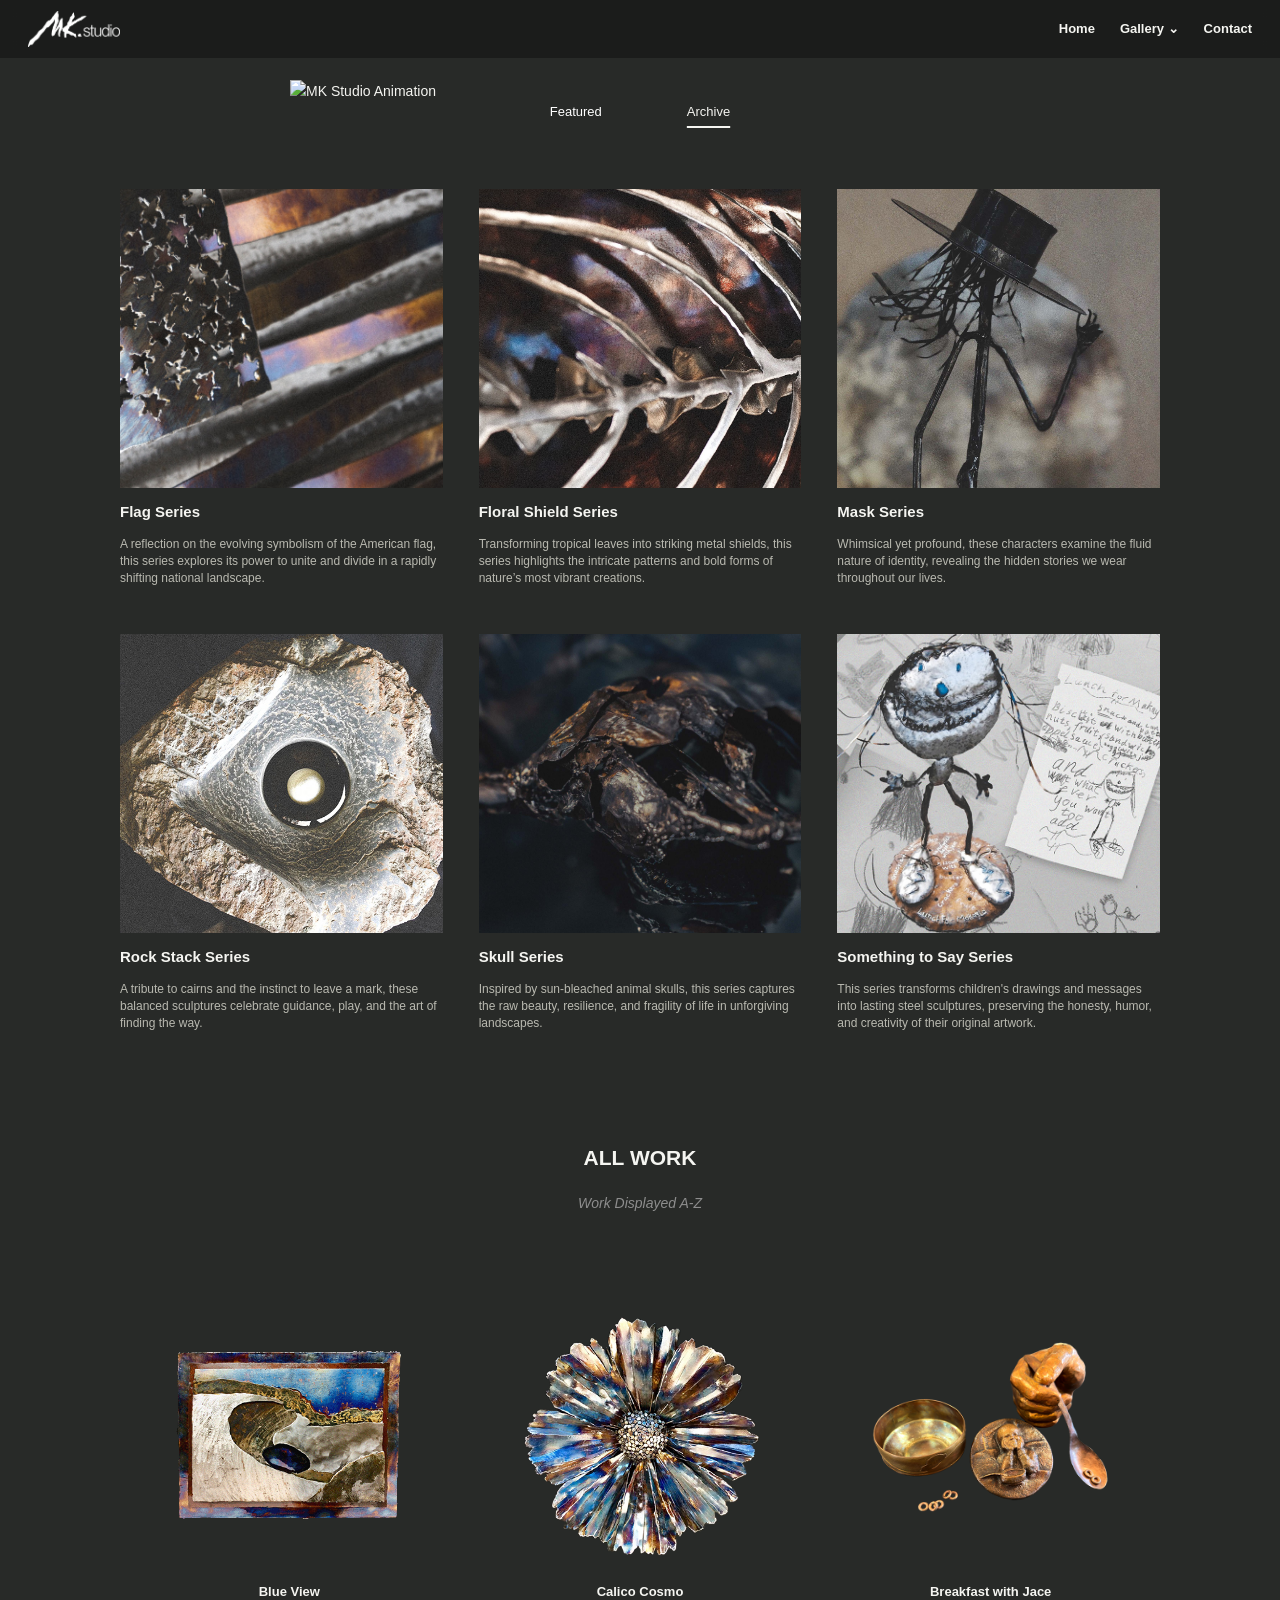
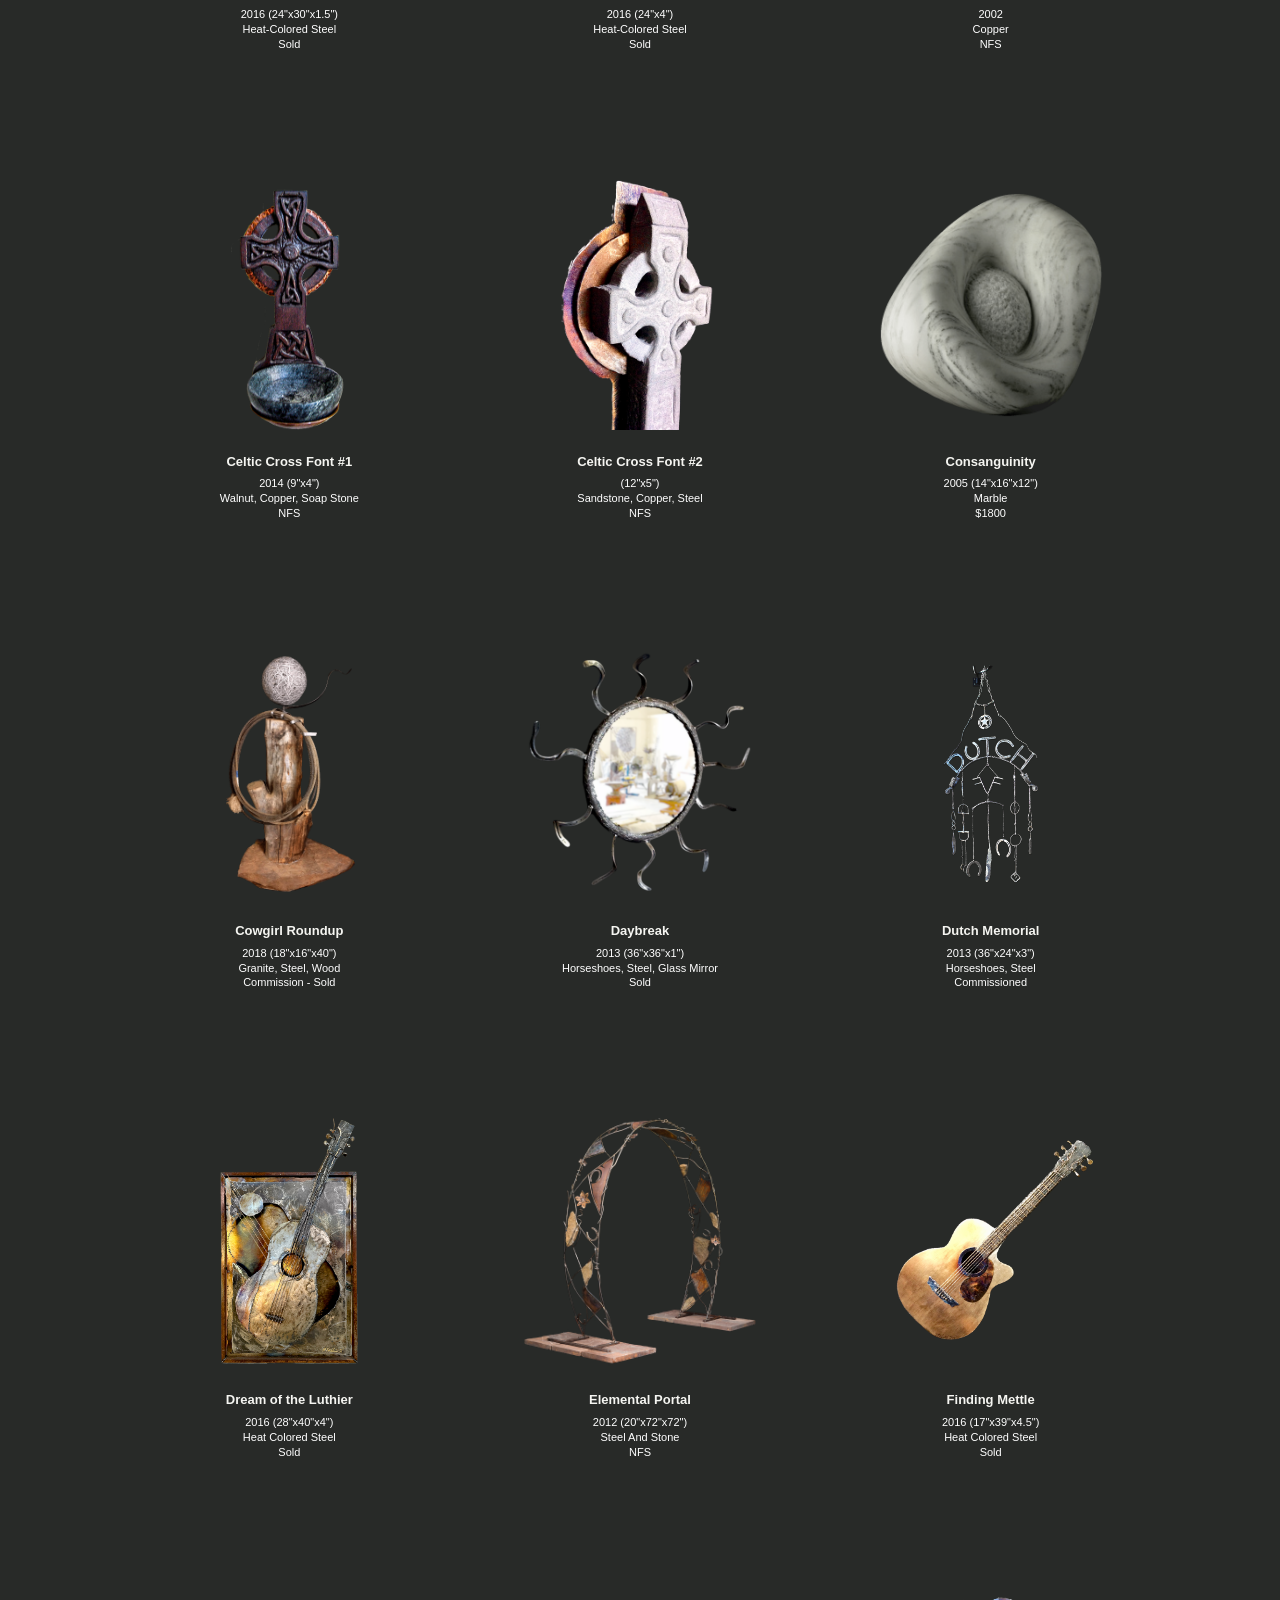
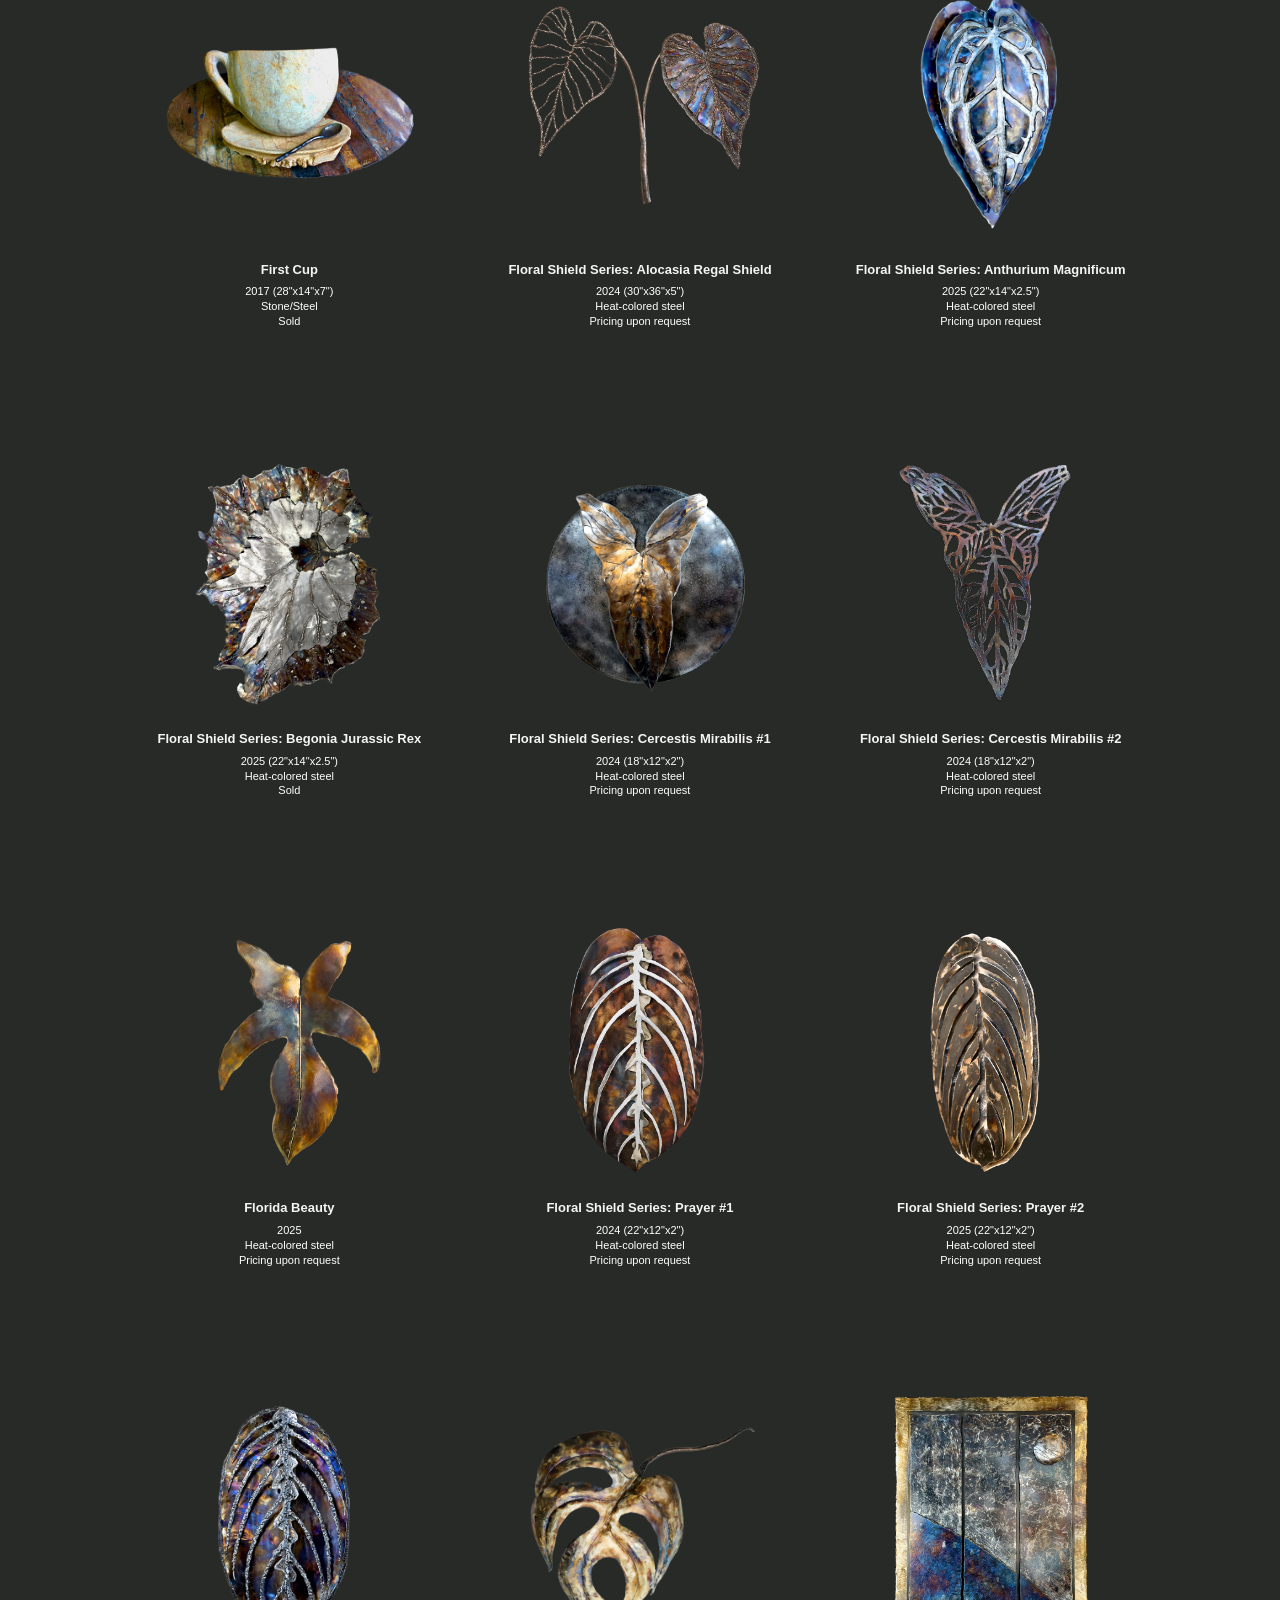
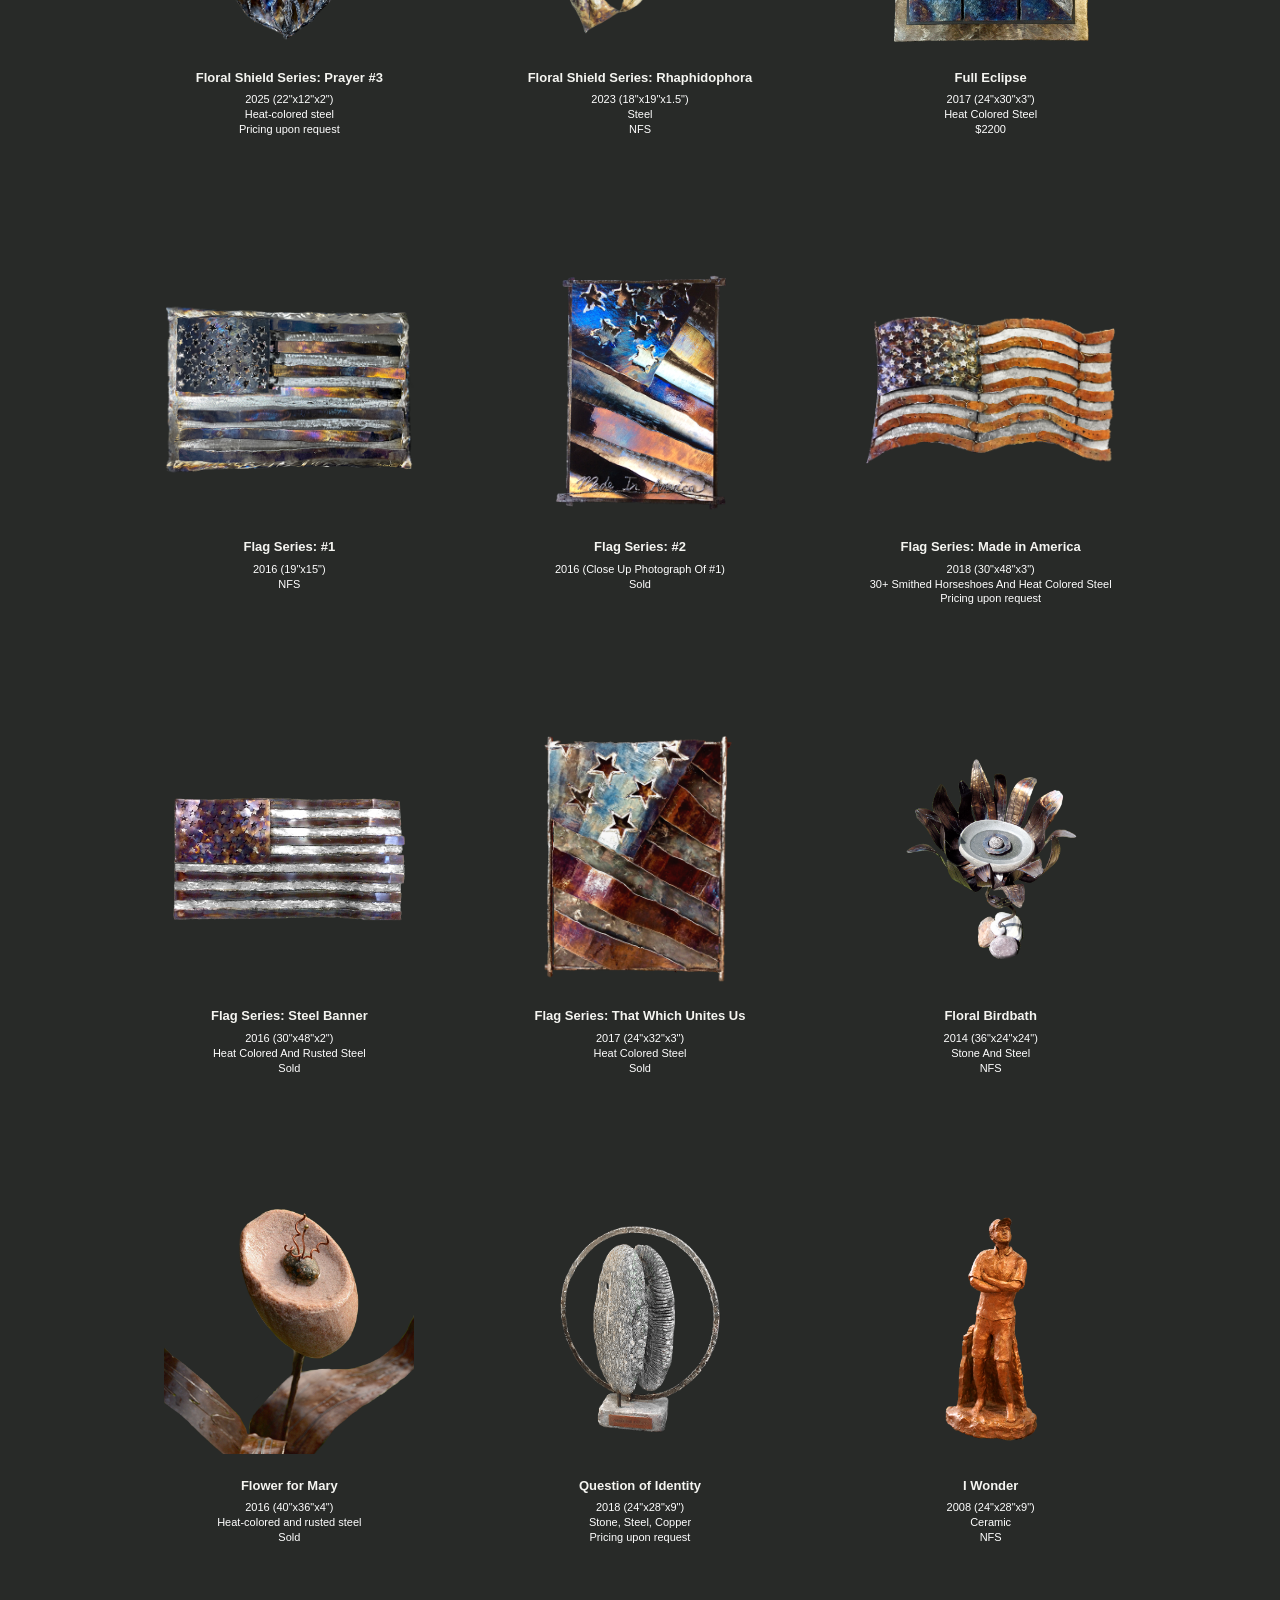
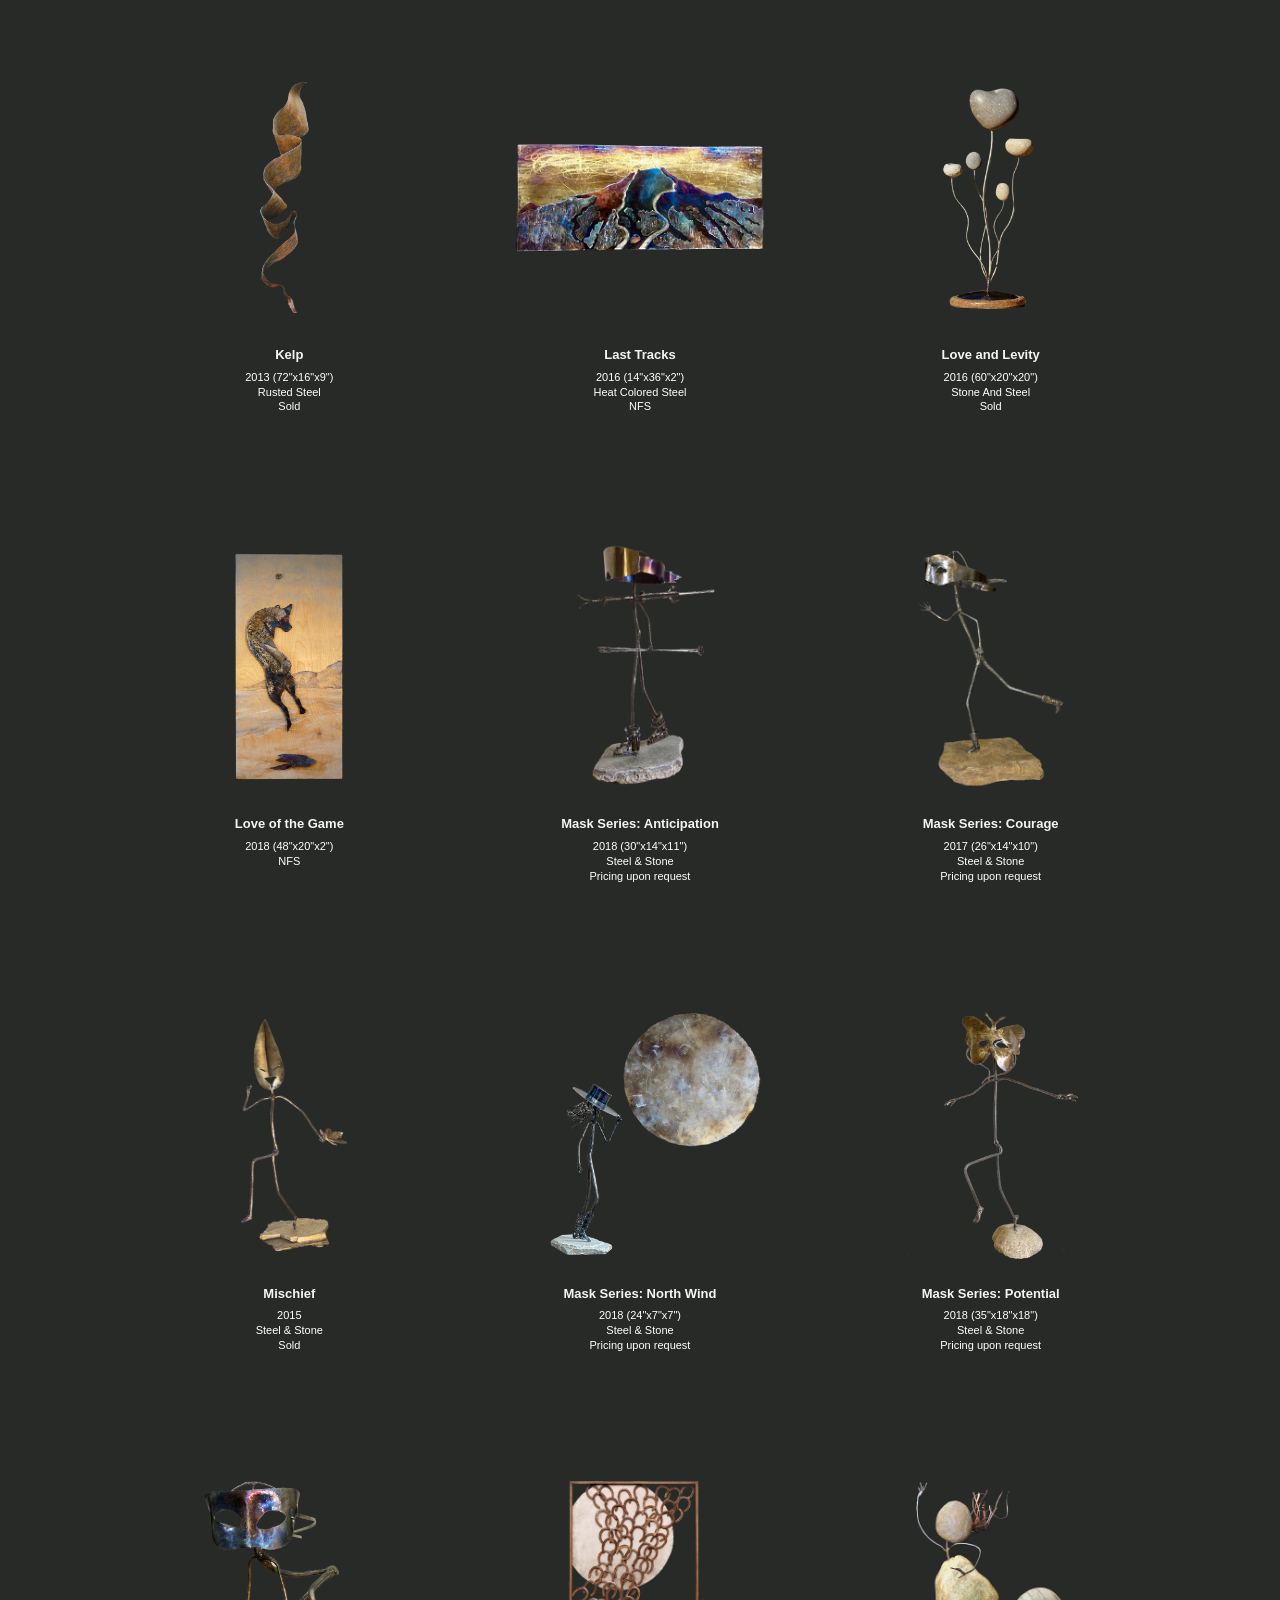
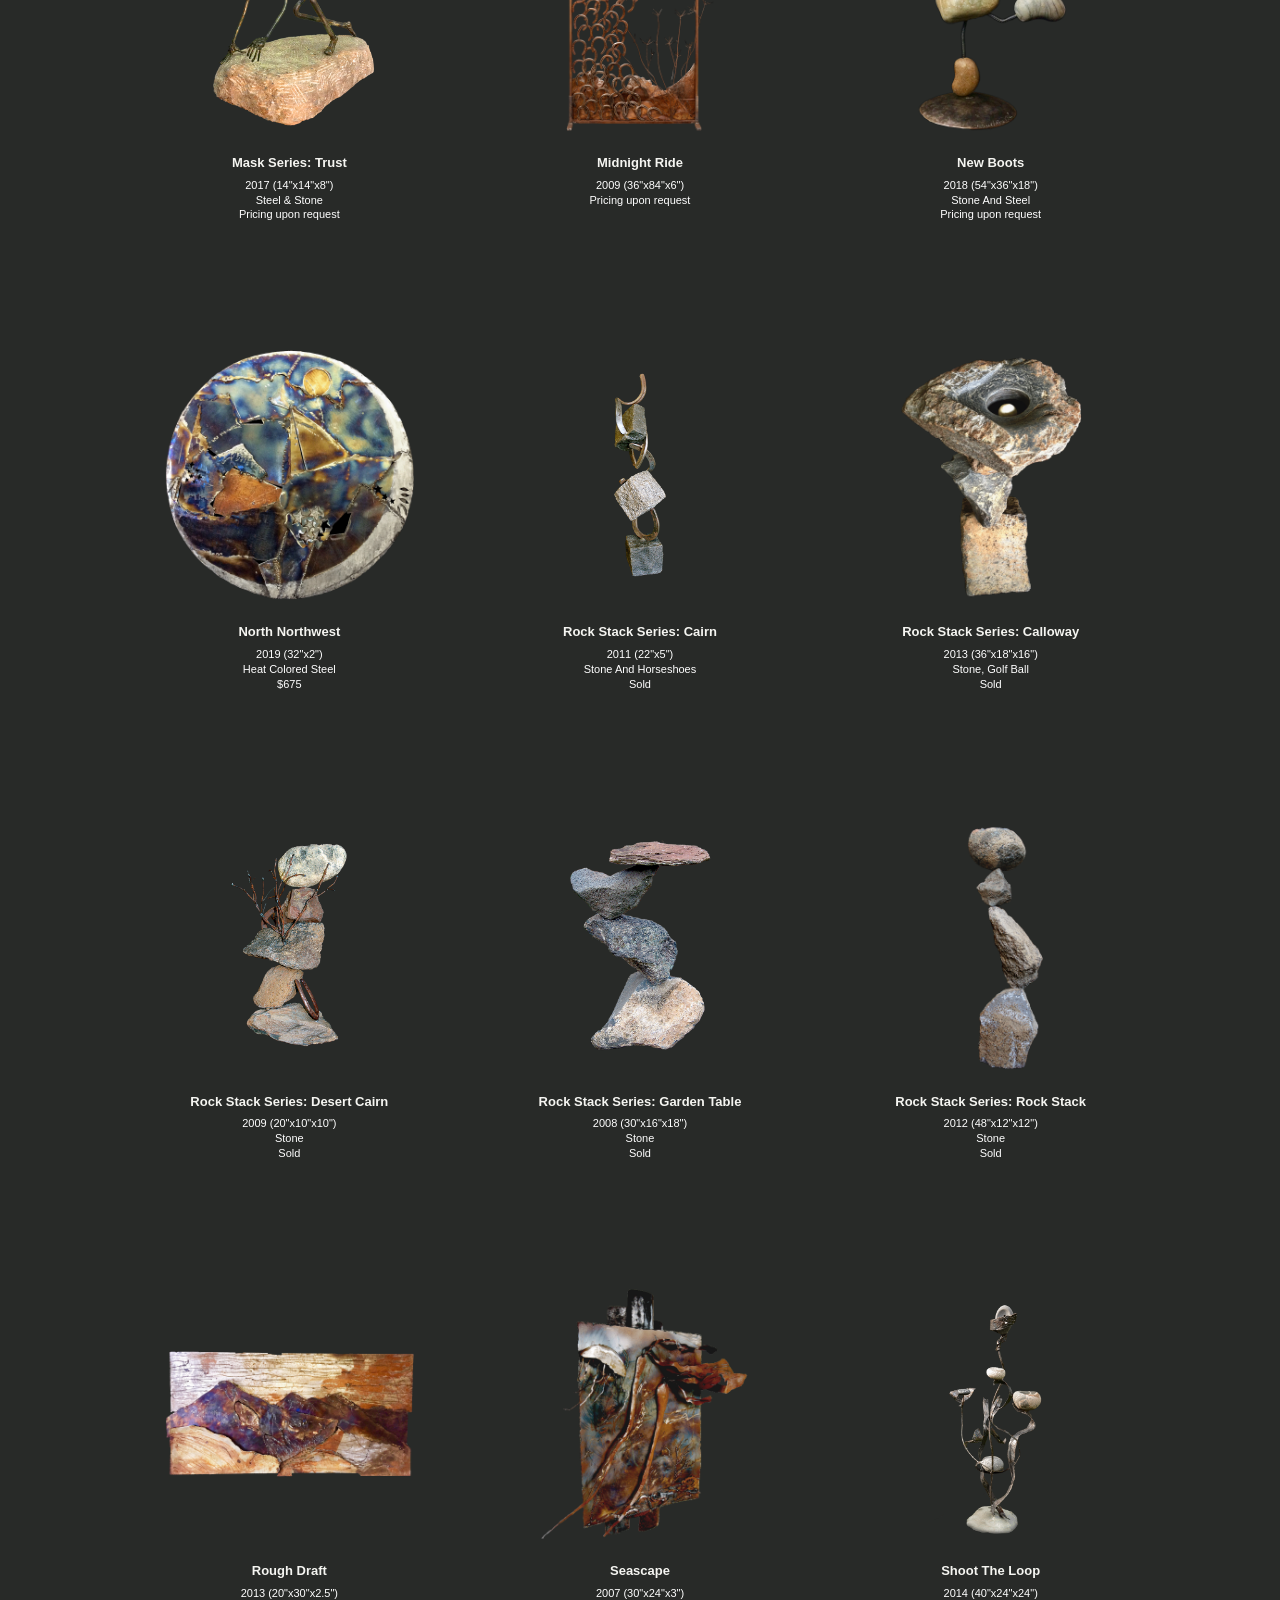
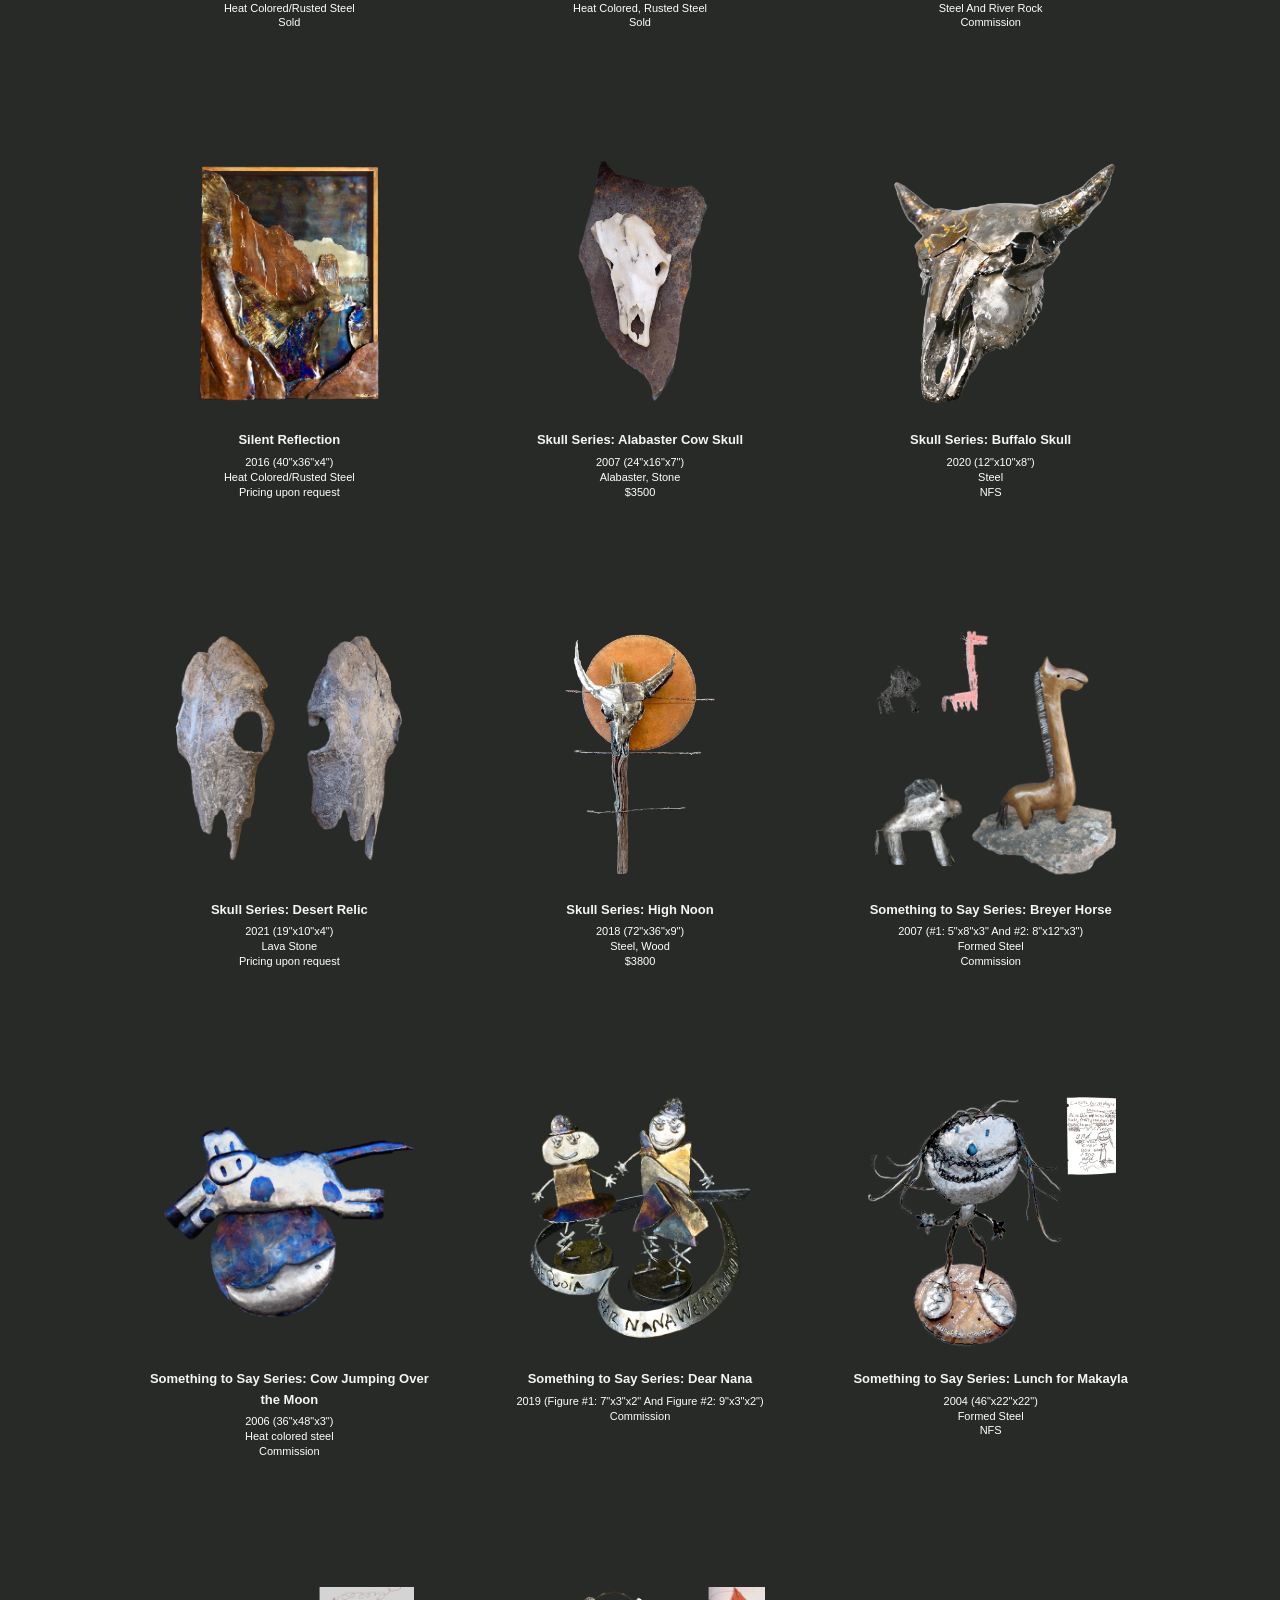
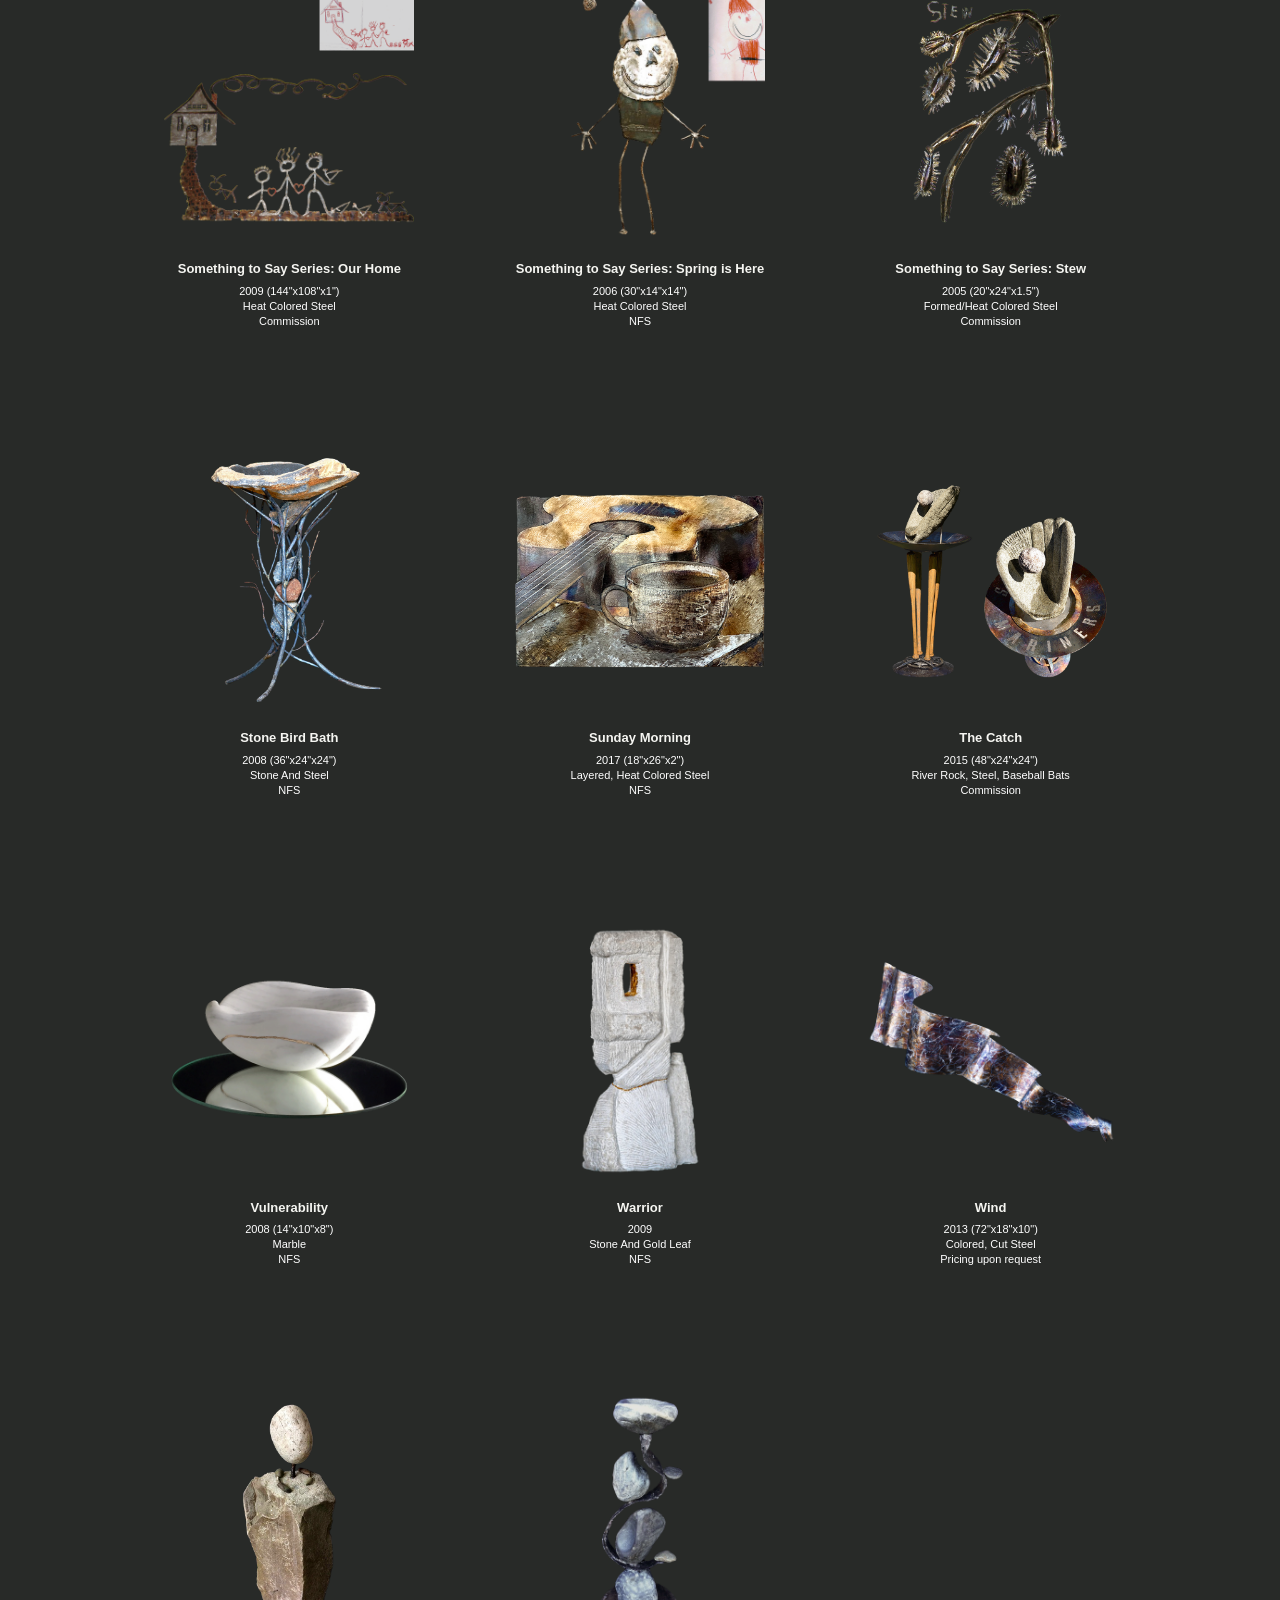
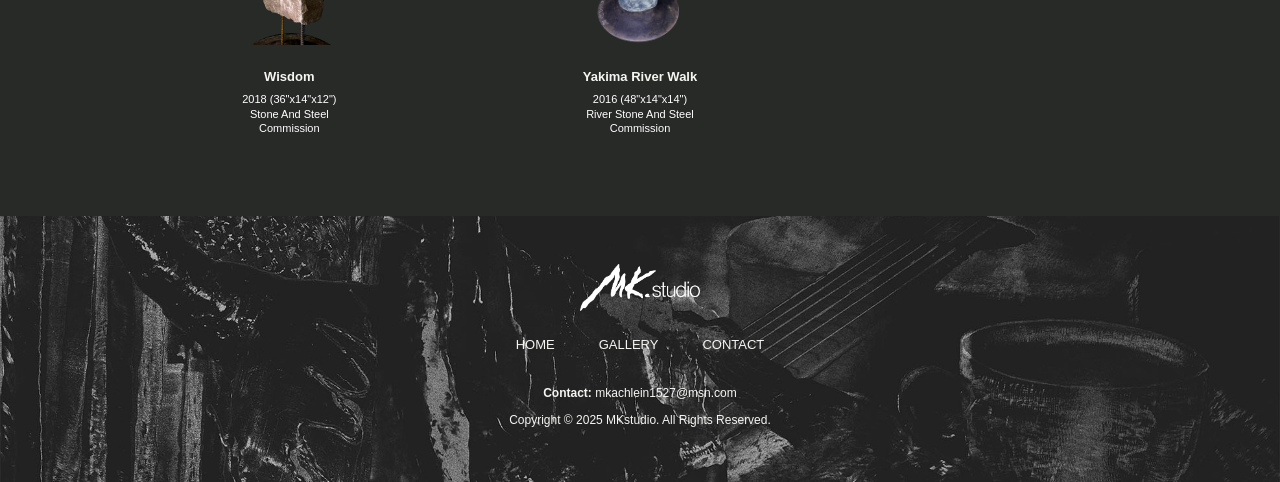
==== commit e62e7072: "Add files via upload" ====
--- a/archive.html
+++ b/archive.html
@@ -4,7 +4,20 @@
 <head>
   <meta charset="utf-8">
   <meta name="viewport" content="width=device-width, initial-scale=1">
-  <title>Archive | MK Studio</title>
+
+  <title>Work Archive | Mark Kachlein Metal Art</title>
+
+  <meta name="description"
+    content="Browse contemporary welded metal sculptures by Mark Kachlein. View available works, past collections, and fine art created at MK Studio.">
+
+  <meta name="keywords"
+    content="Mark Kachlein, MK Studio, metal artist, metal sculpture, welded sculpture, contemporary sculpture, steel art, fine art, commissions">
+
+  <meta name="author" content="Mark Kachlein">
+
+  <link rel="canonical" href="https://mkachleinstudio.com/">
+
+  <link rel="icon" href="assets/icons/Favicon-01.svg" type="image/svg+xml">
   <link rel="stylesheet" href="styles.css">
 </head>
 
--- a/styles.css
+++ b/styles.css
@@ -62,6 +62,7 @@
   font-size: 13px;
   font-weight: 700
 }
+
 .site-nav a {
   color: var(--white);
   transition: color 0.25s ease;
@@ -70,6 +71,7 @@
 .site-nav a:hover {
   color: rgba(245, 245, 241, 0.65);
 }
+
 .dropdown {
   position: relative
 }
@@ -147,19 +149,22 @@
   font-size: clamp(26px, 5vw, 48px);
   font-weight: 500
 }
+
 .hero-gif {
-width: min(700px, 90vw);    margin: 80px auto 0;
-    display: flex;
-    justify-content: center;
-    align-items: center;
-    background: transparent;
+  width: min(700px, 90vw);
+  margin: 80px auto 0;
+  display: flex;
+  justify-content: center;
+  align-items: center;
+  background: transparent;
 }
 
 .hero-gif img {
-    width: 100%;
-    height: auto;
-    display: block;
-}
+  width: 100%;
+  height: auto;
+  display: block;
+}
+
 .tabs {
   display: flex;
   justify-content: center;
@@ -198,11 +203,12 @@
   gap: 70px;
   align-items: center
 }
+
 .flourish-section {
-    position: relative;
-    padding: 100px 24px;
-    color: #1d1d1b;
-    overflow: hidden;
+  position: relative;
+  padding: 100px 24px;
+  color: #1d1d1b;
+  overflow: hidden;
 }
 
 .bio-layout {
@@ -257,6 +263,7 @@
 }
 
 @media (max-width: 760px) {
+
   .bio-layout,
   .language-layout {
     grid-template-columns: 1fr;
@@ -334,30 +341,31 @@
 }
 
 .language-bottom {
-    grid-column: 1 / -1;
-
-    display: flex;
-    justify-content: center;
-    align-items: flex-start;
-    gap: 90px;
-
-    margin-top: 30px; /* was 120px */
+  grid-column: 1 / -1;
+
+  display: flex;
+  justify-content: center;
+  align-items: flex-start;
+  gap: 90px;
+
+  margin-top: 30px;
+  /* was 120px */
 }
 
 .language-secondary {
-    max-width: 420px;
-    text-align: left;
-    margin-top: 0;
+  max-width: 420px;
+  text-align: left;
+  margin-top: 0;
 }
 
 .sketch-bottom {
-    width: 280px;
-    flex-shrink: 0;
+  width: 280px;
+  flex-shrink: 0;
 }
 
 .language-secondary {
-    max-width: 420px;
-    text-align: left;
+  max-width: 420px;
+  text-align: left;
 }
 
 @media (max-width: 760px) {
@@ -387,25 +395,26 @@
 }
 
 .flourish-section::before {
-    content: "";
-    position: absolute;
-    inset: 0;
-
-    background:
-        
-        url("assets/images/flourish-background.jpg");
-
-    background-size: cover;
-    background-position: center;
-    background-repeat: no-repeat;
-
-    z-index: 0;
+  content: "";
+  position: absolute;
+  inset: 0;
+
+  background:
+
+    url("assets/images/flourish-background.jpg");
+
+  background-size: cover;
+  background-position: center;
+  background-repeat: no-repeat;
+
+  z-index: 0;
 }
 
 .flourish-section .container {
-    position: relative;
-    z-index: 1;
-}
+  position: relative;
+  z-index: 1;
+}
+
 .bio {
   background: #151716
 }
@@ -548,6 +557,7 @@
   max-width: 1180px;
   margin: auto
 }
+
 .contact-grid {
   display: grid;
   grid-template-columns: .85fr 1.15fr;
@@ -555,11 +565,12 @@
   align-items: stretch;
 }
 
-.contact-grid > img {
+.contact-grid>img {
   width: 100%;
   height: 100%;
   object-fit: cover;
 }
+
 .contact-grid h1 {
   grid-column: 1/-1;
   font-size: 54px;
@@ -619,7 +630,7 @@
 
 .site-footer {
   min-height: 260px;
-  background:url('assets/images/footer-texture.jpg') center/cover no-repeat;
+  background: url('assets/images/footer-texture.jpg') center/cover no-repeat;
   display: grid;
   place-items: center;
   text-align: center;
@@ -874,7 +885,8 @@
   bottom: 0;
 }
 
-.feature, .feature-mosaic p,
+.feature,
+.feature-mosaic p,
 .feature-pair p {
   margin: 14px 0 0;
   text-align: center;
@@ -903,6 +915,7 @@
 }
 
 @media (max-width: 760px) {
+
   .mosaic-frame,
   .pair-frame {
     grid-template-columns: 1fr;
@@ -973,8 +986,8 @@
     display: none;
   }
 
-  .language-layout > .sketch-left,
-  .language-layout > .sketch-right {
+  .language-layout>.sketch-left,
+  .language-layout>.sketch-right {
     display: none;
   }
 
@@ -1026,4 +1039,4 @@
   .sketch-right-mobile {
     width: 65px;
   }
-}
+}
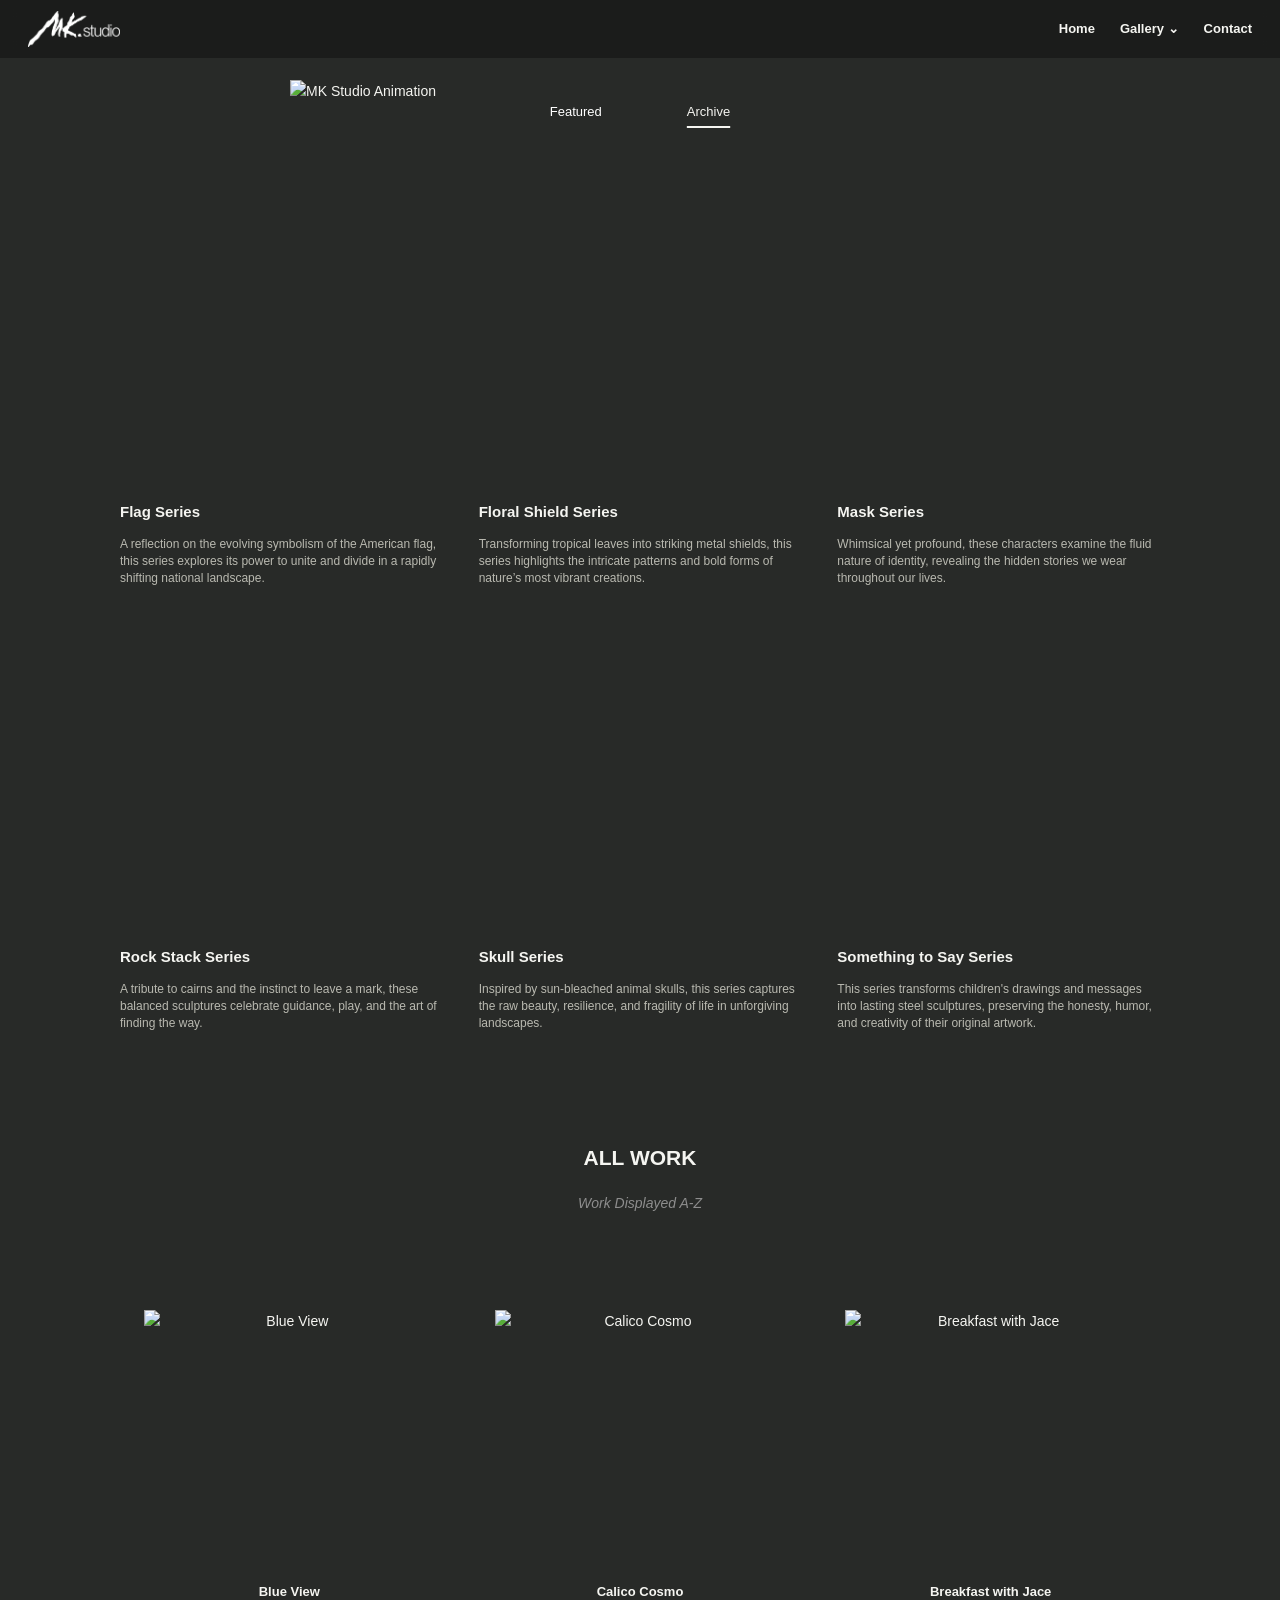
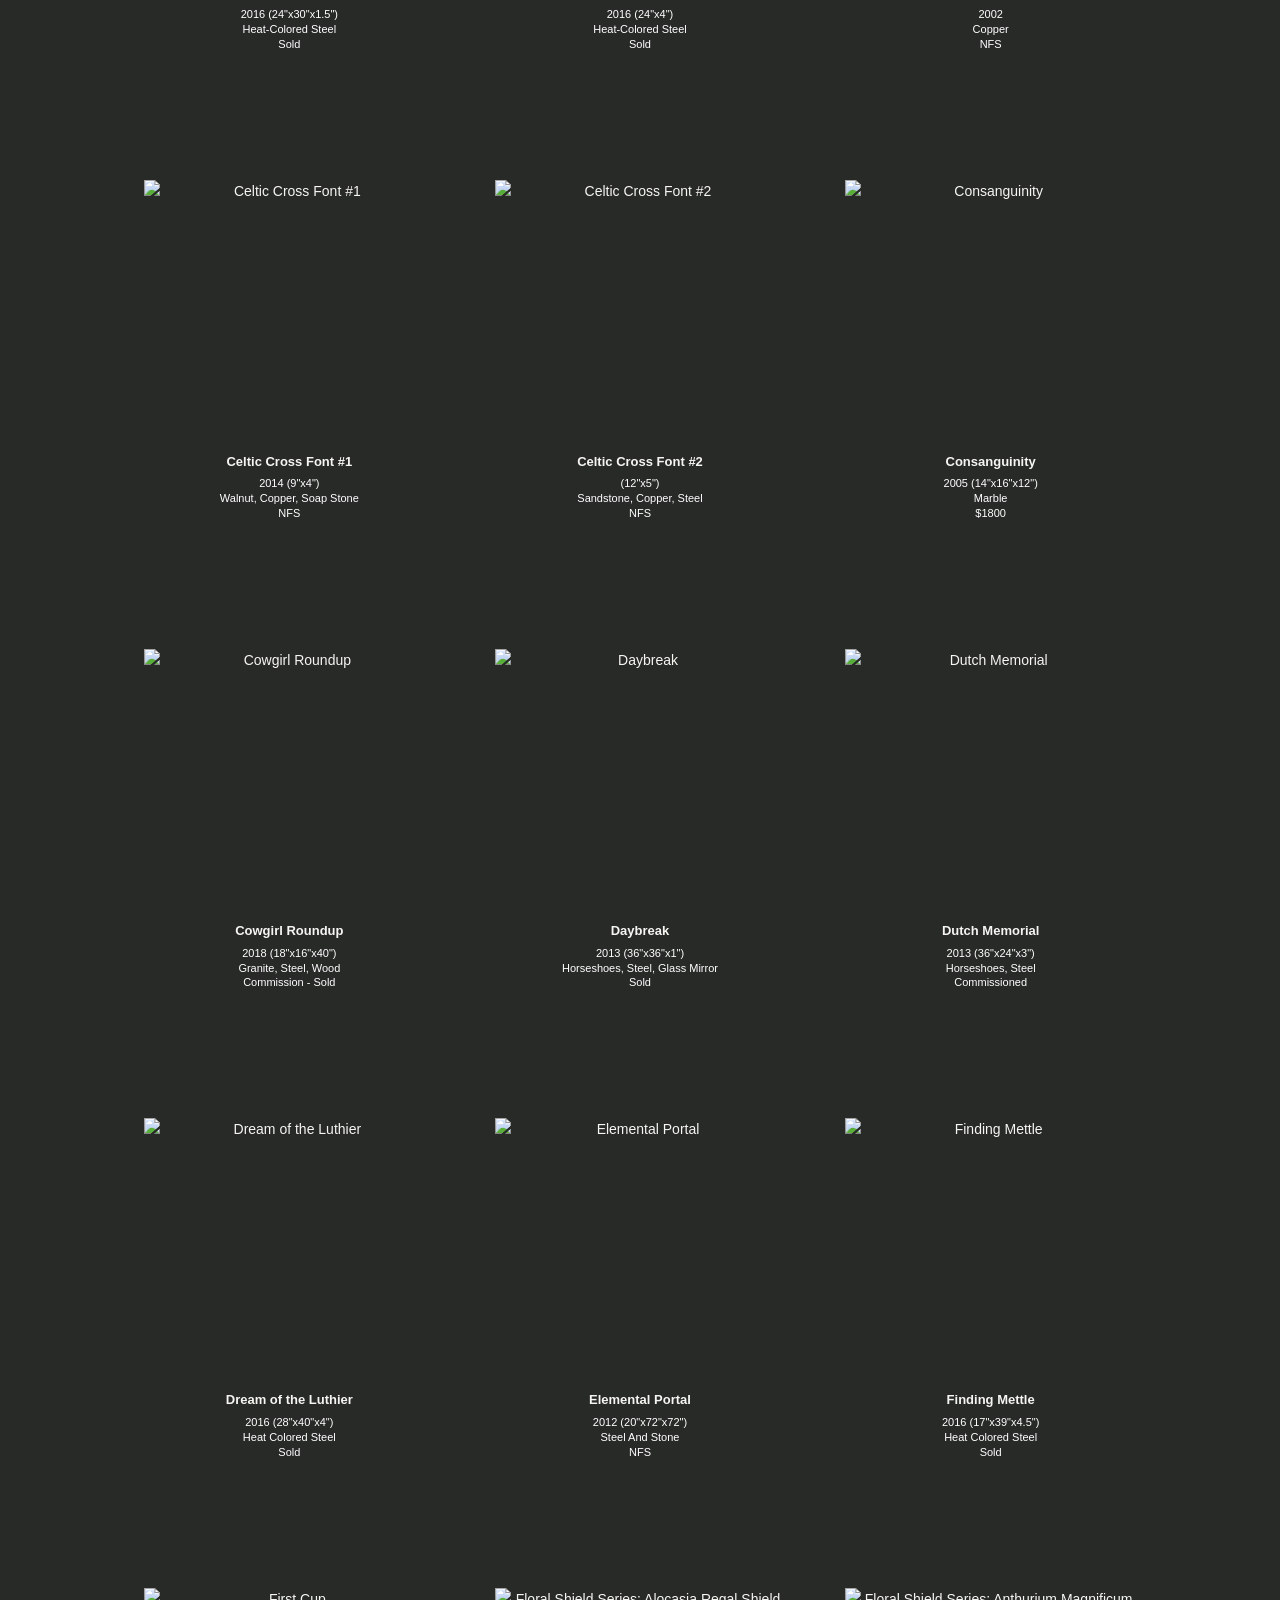
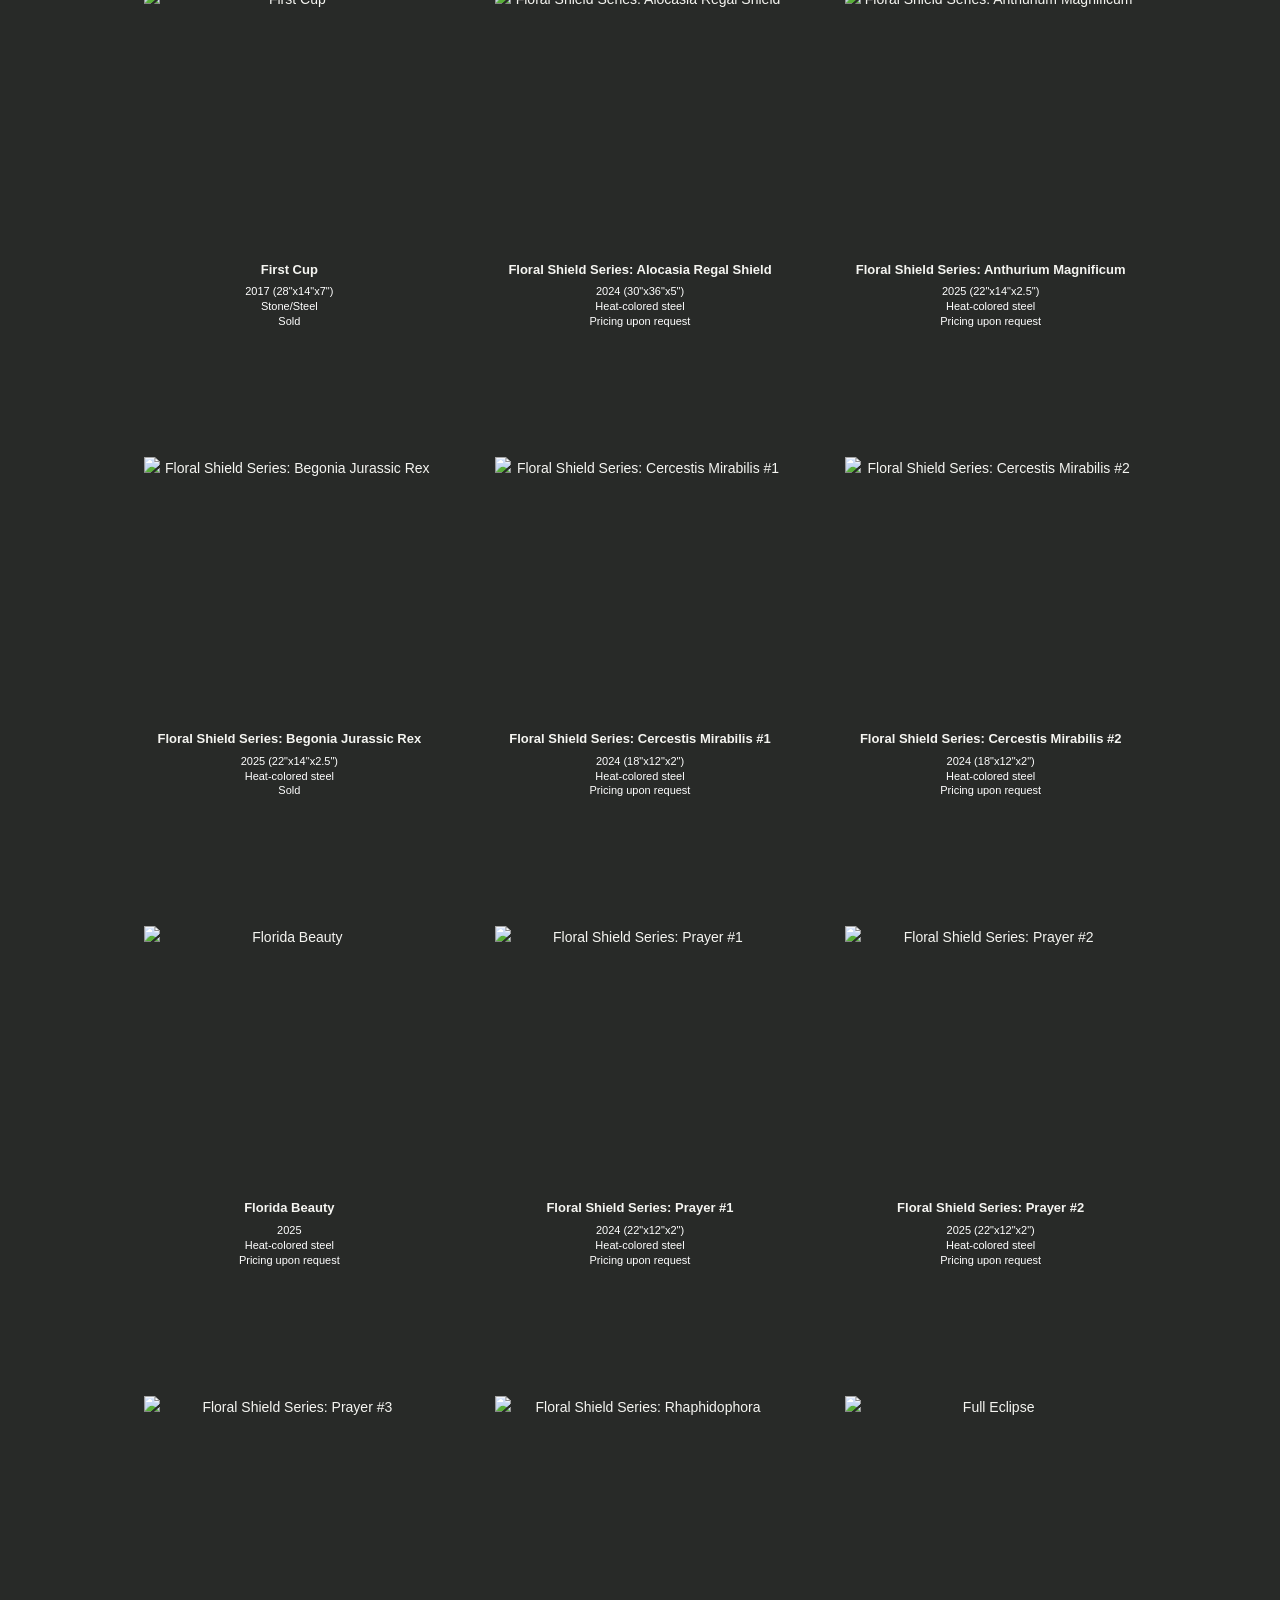
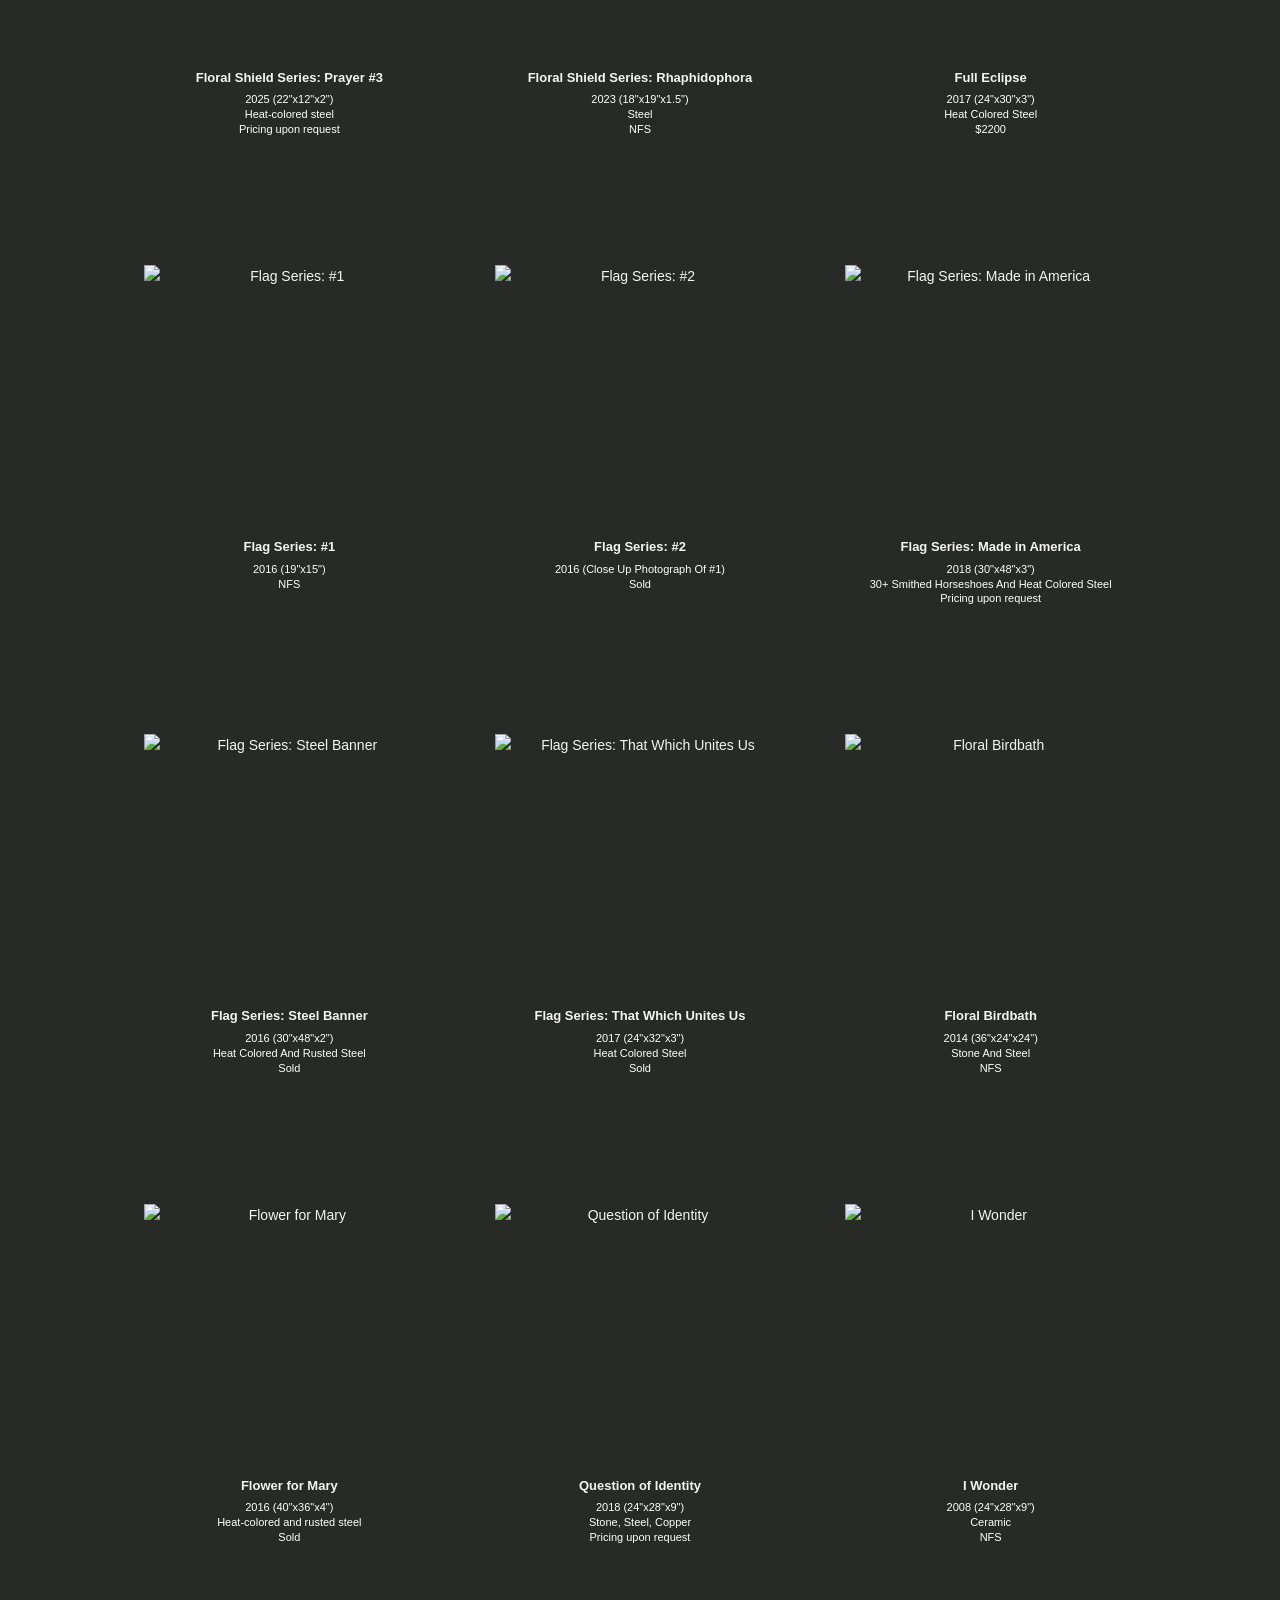
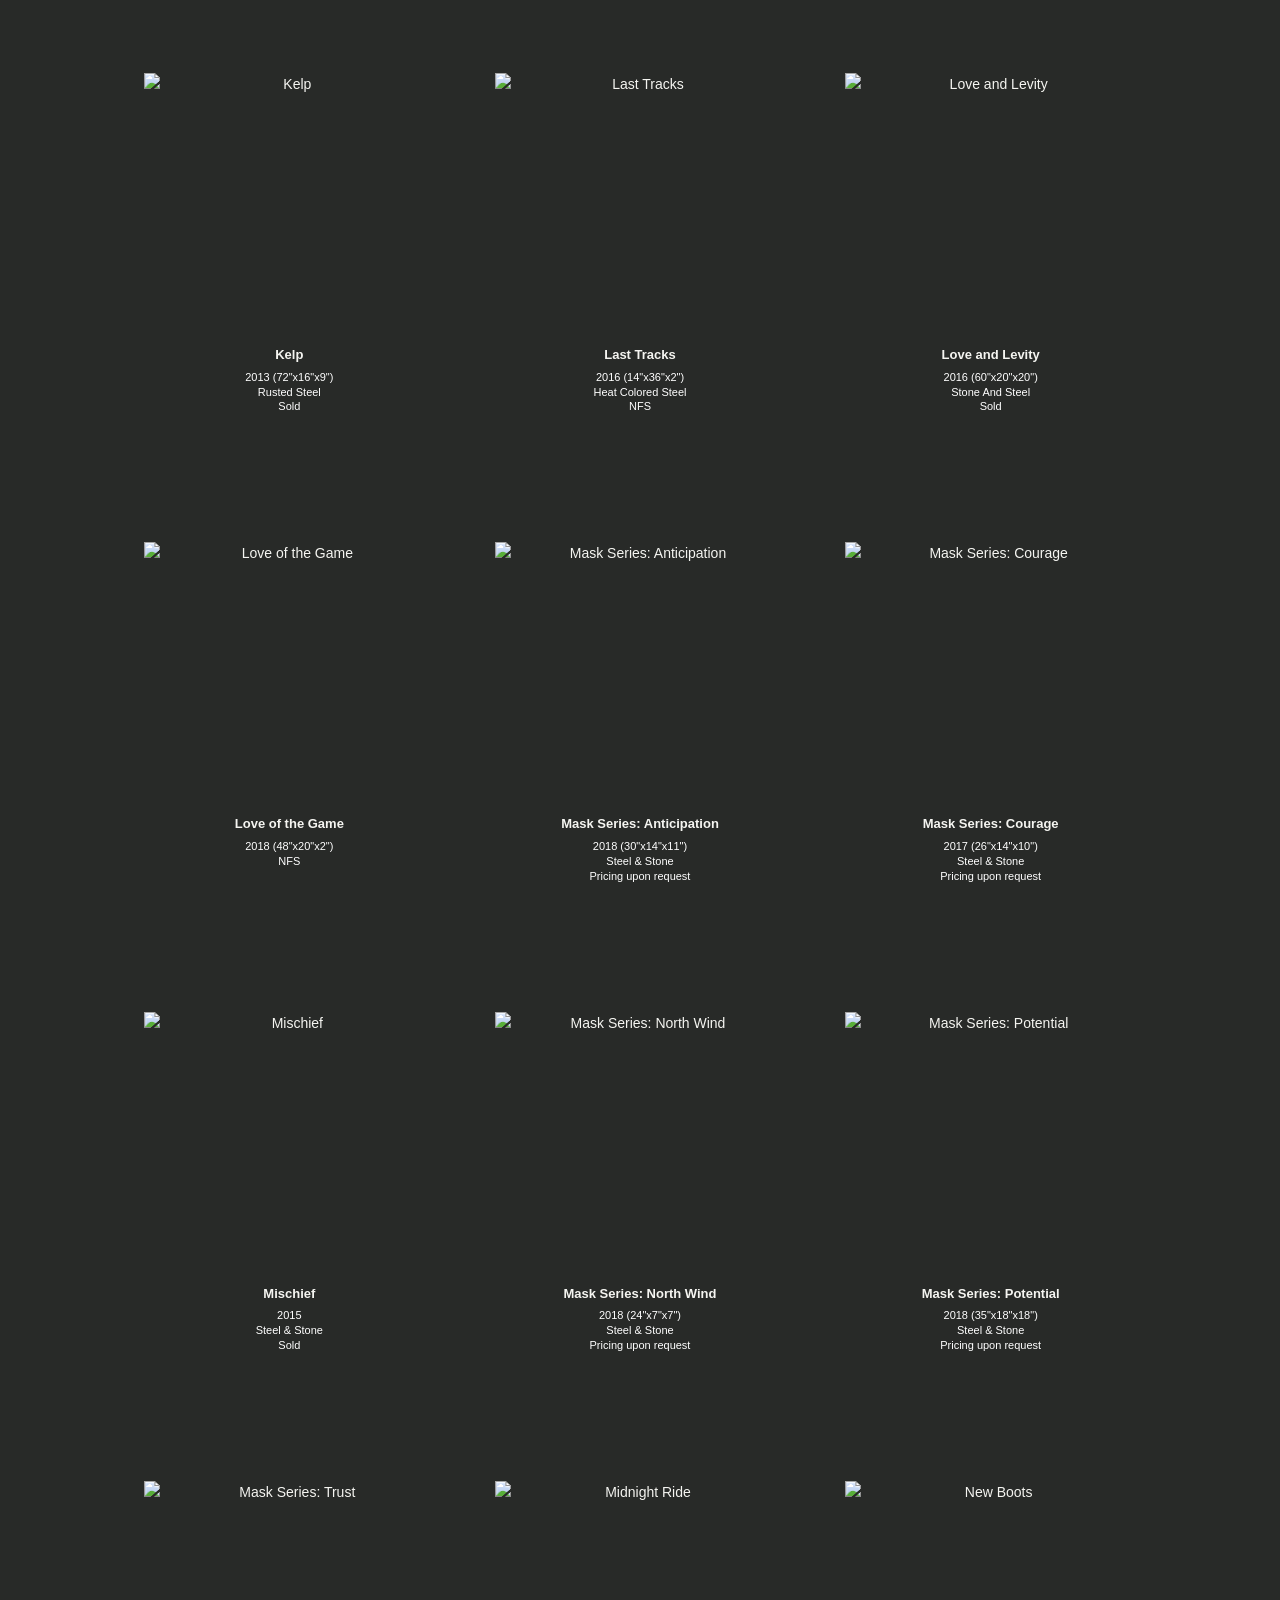
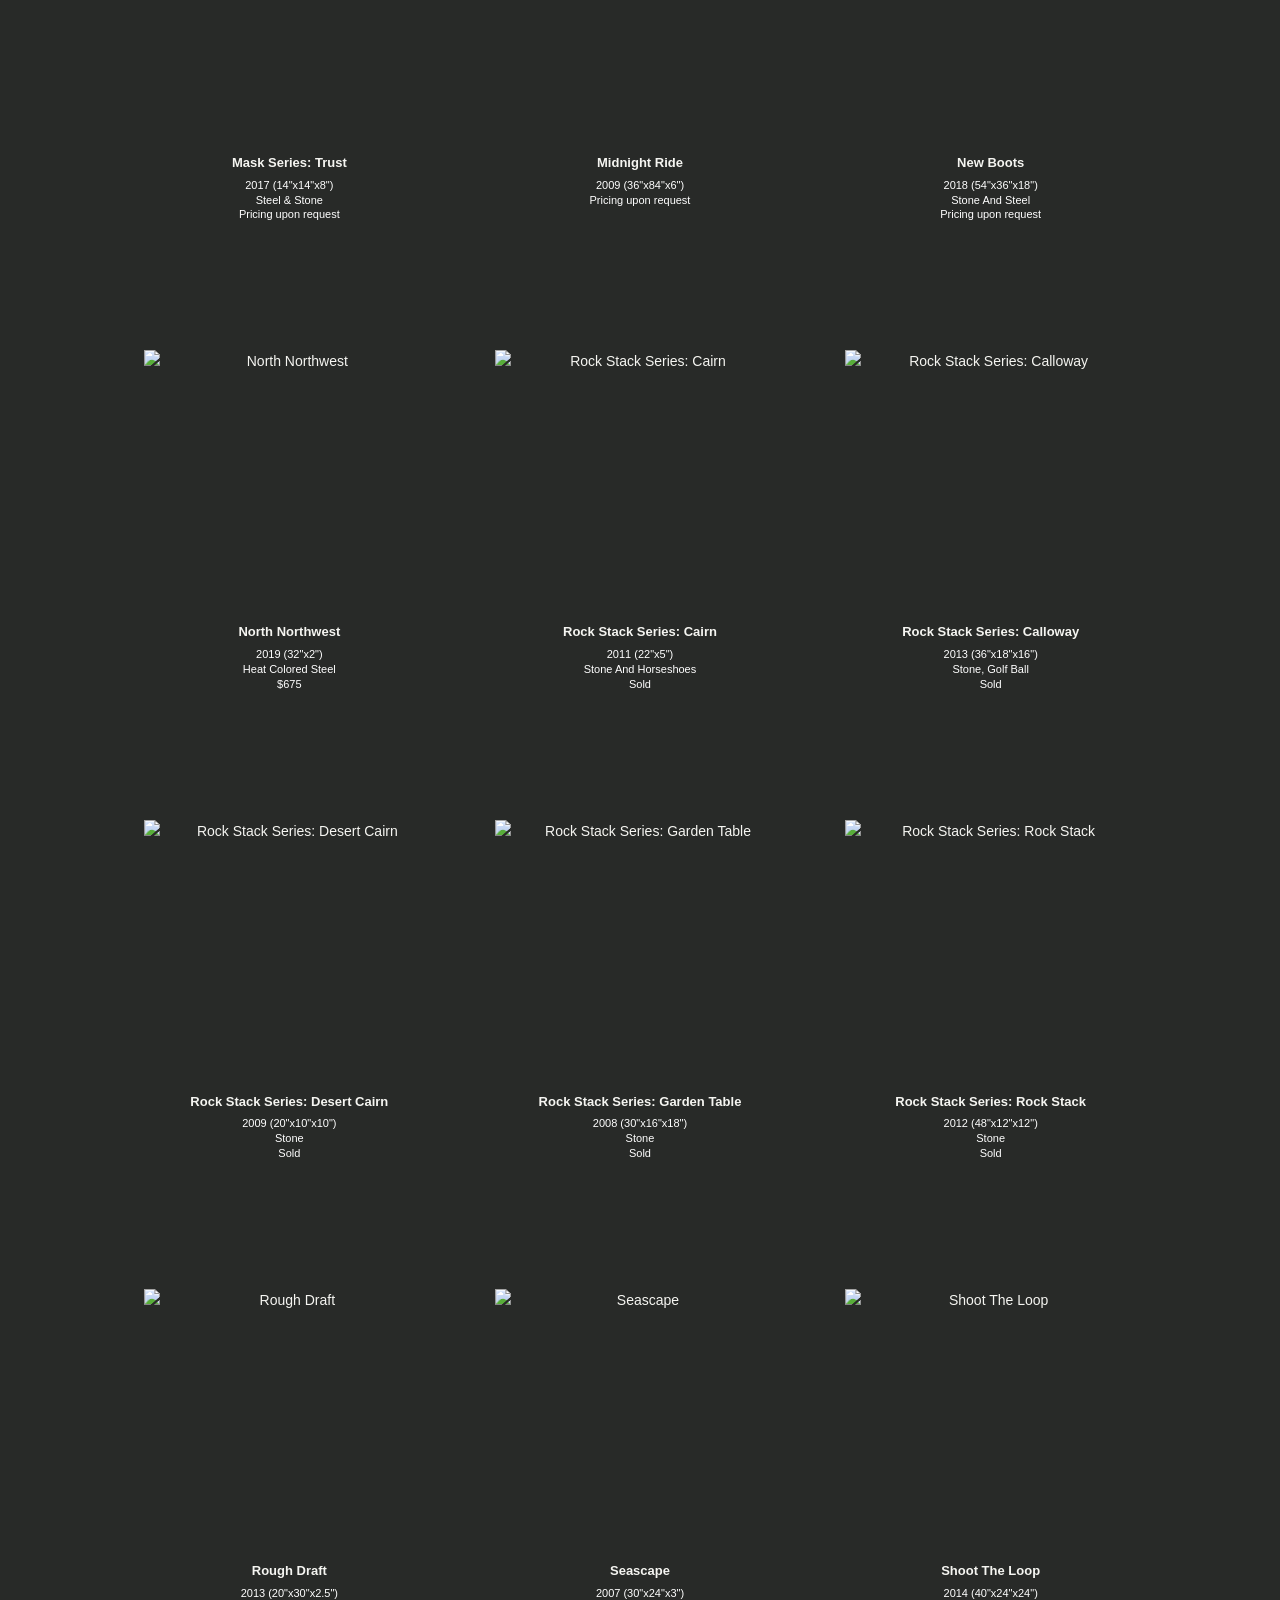
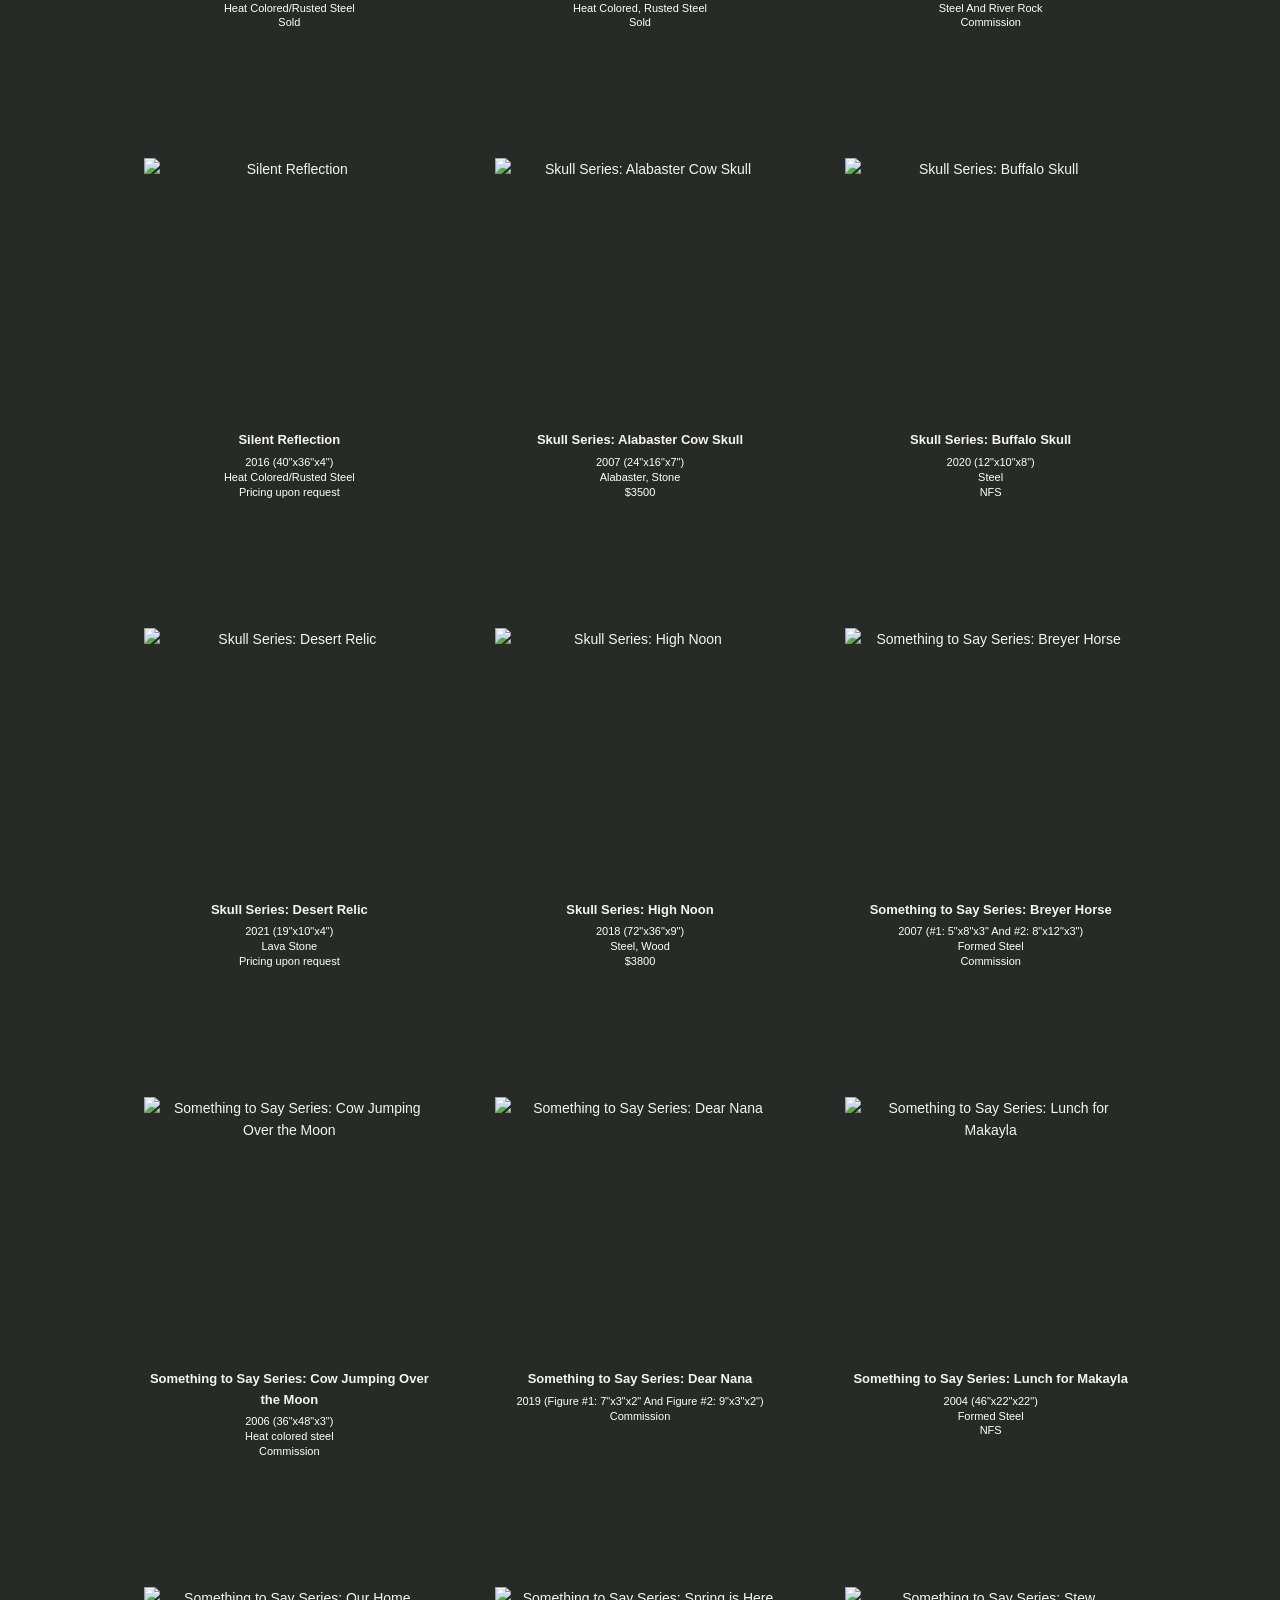
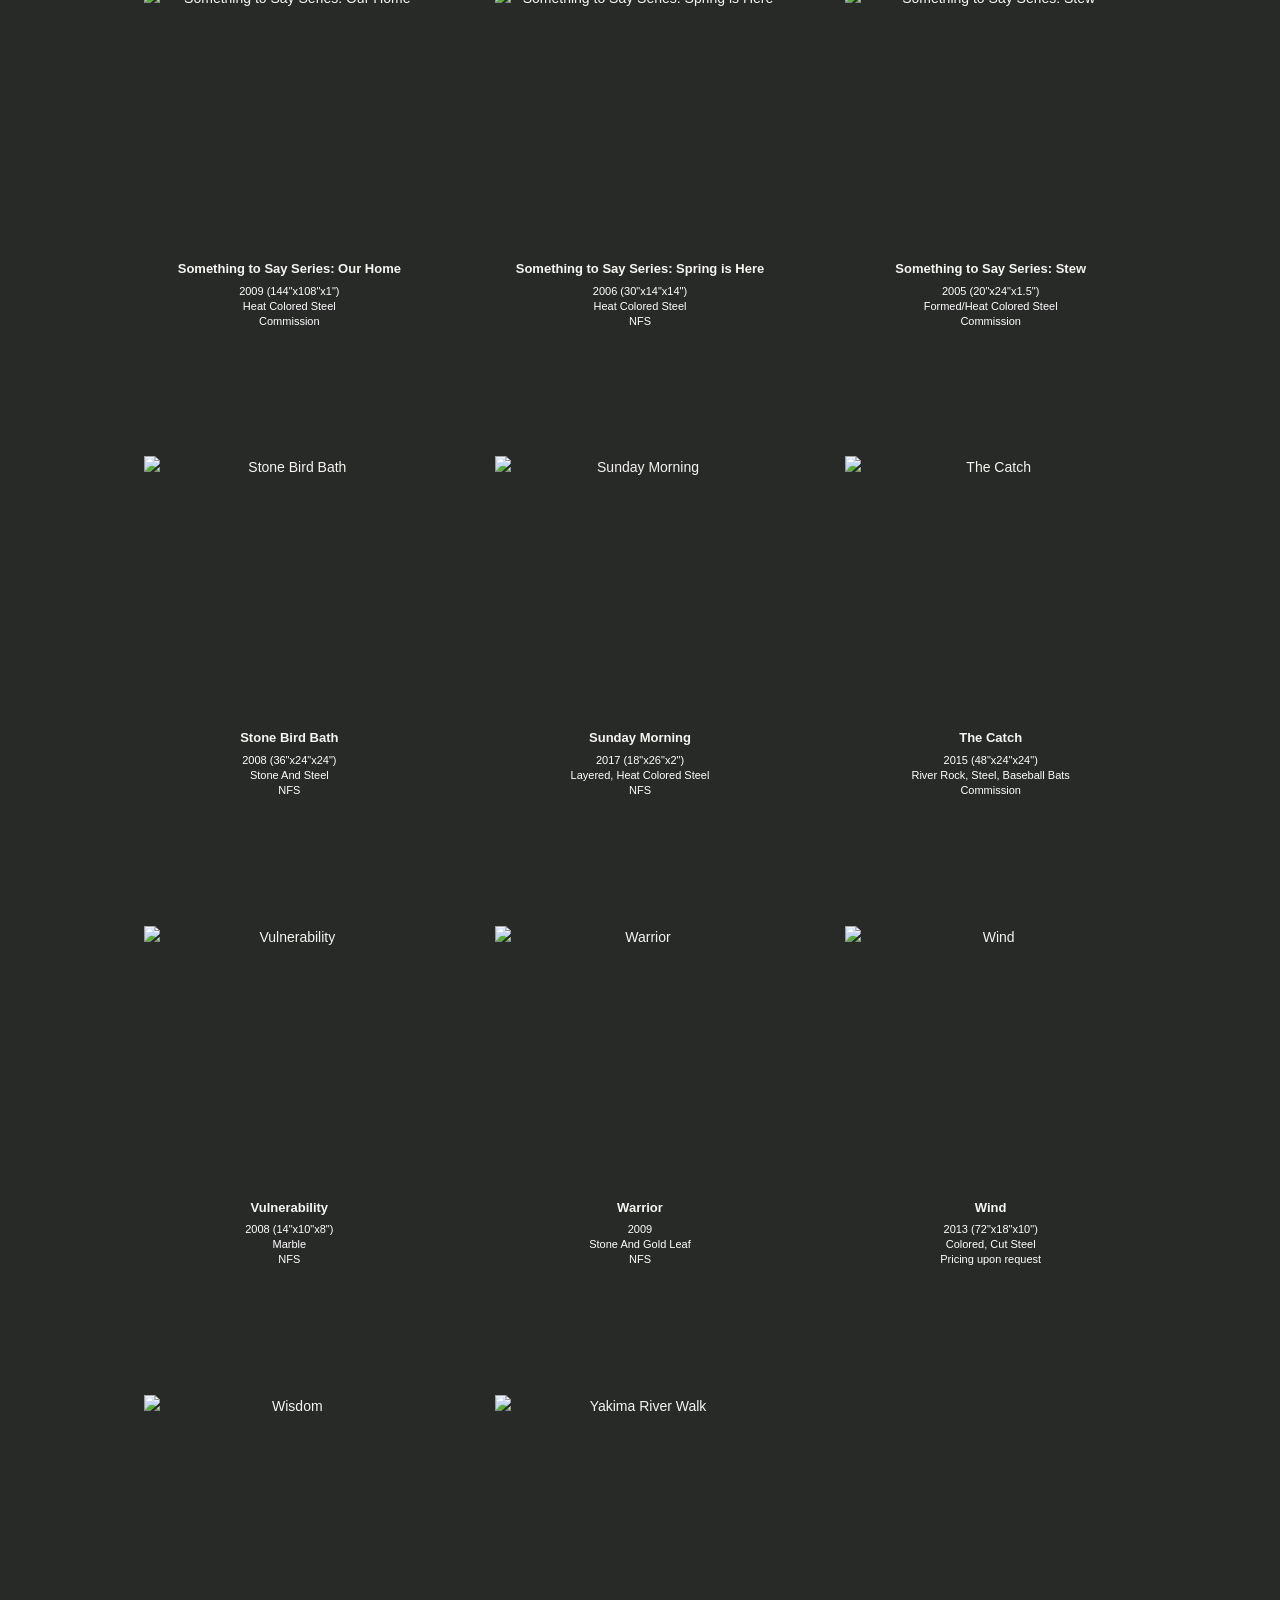
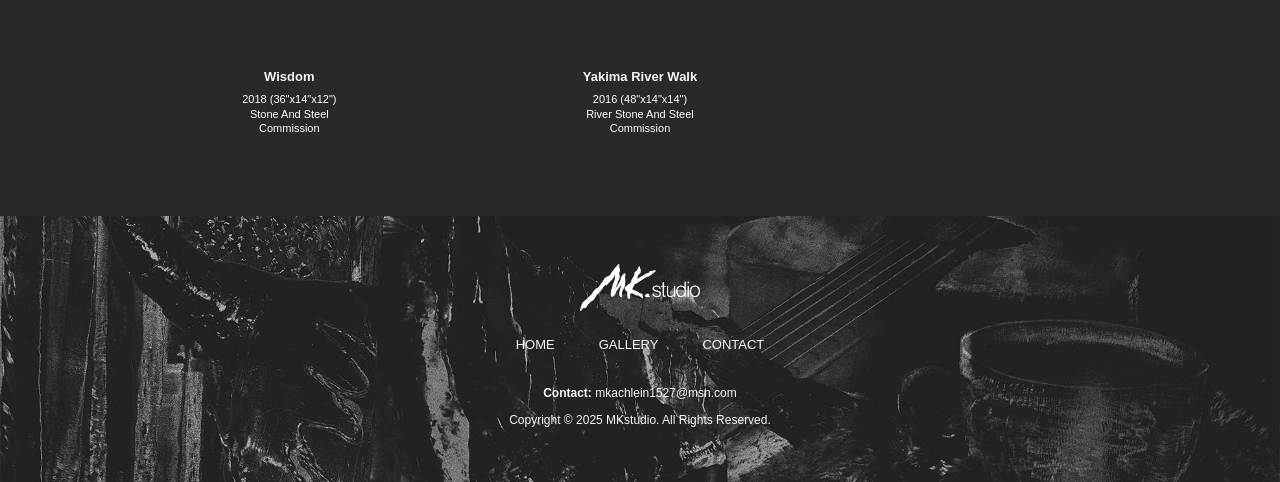
==== commit 2be8e3c6: "Update archive.html" ====
--- a/archive.html
+++ b/archive.html
@@ -1,549 +1,774 @@
 <!doctype html>
+
 <html lang="en">
-
-<head>
-  <meta charset="utf-8">
-  <meta name="viewport" content="width=device-width, initial-scale=1">
-
-  <title>Work Archive | Mark Kachlein Metal Art</title>
-
-  <meta name="description"
-    content="Browse contemporary welded metal sculptures by Mark Kachlein. View available works, past collections, and fine art created at MK Studio.">
-
-  <meta name="keywords"
-    content="Mark Kachlein, MK Studio, metal artist, metal sculpture, welded sculpture, contemporary sculpture, steel art, fine art, commissions">
-
-  <meta name="author" content="Mark Kachlein">
-
-  <link rel="canonical" href="https://mkachleinstudio.com/">
-
-  <link rel="icon" href="assets/icons/Favicon-01.svg" type="image/svg+xml">
-  <link rel="stylesheet" href="styles.css">
-</head>
-
-<body>
-  <header class="site-header">
-    <a class="logo" href="index.html"><img src="assets/images/mk-logo-white.png" alt="MK Studio"></a>
-    <button class="nav-toggle" aria-label="Open navigation">☰</button>
-    <nav class="site-nav">
-      <a href="index.html">Home</a>
-      <div class="dropdown">
-        <a href="gallery.html">Gallery <span>⌄</span></a>
-        <div class="dropdown-menu">
-          <a href="gallery.html">Featured</a>
-          <a href="archive.html">Archive</a>
+  <head>
+    <meta charset="utf-8" />
+    <meta content="width=device-width, initial-scale=1" name="viewport" />
+    <title>Work Archive | Mark Kachlein Metal Art</title>
+    <meta
+      content="Browse contemporary welded metal sculptures by Mark Kachlein. View available works, past collections, and fine art created at MK Studio."
+      name="description"
+    />
+    <meta
+      content="Mark Kachlein, MK Studio, metal artist, metal sculpture, welded sculpture, contemporary sculpture, steel art, fine art, commissions"
+      name="keywords"
+    />
+    <meta content="Mark Kachlein" name="author" />
+    <link href="https://use.typekit.net/ghw1gjo.css" rel="stylesheet" />
+    <link href="https://mkachleinstudio.com/archive.html" rel="canonical" />
+    <link href="assets/icons/Favicon-01.svg" rel="icon" type="image/svg+xml" />
+    <link href="styles.css" rel="stylesheet" />
+  </head>
+  <body class="archive-page">
+    <header class="site-header">
+      <a class="logo" href="index.html"
+        ><img alt="MK Studio" src="assets/images/mk-logo-white.png"
+      /></a>
+      <button aria-label="Open navigation" class="nav-toggle">☰</button>
+      <nav class="site-nav">
+        <a href="index.html">Home</a>
+        <div class="dropdown">
+          <a href="gallery.html">Gallery <span>⌄</span></a>
+          <div class="dropdown-menu">
+            <a href="gallery.html">Featured</a>
+            <a href="archive.html">Archive</a>
+          </div>
         </div>
+        <a href="contact.html">Contact</a>
+      </nav>
+    </header>
+    <main>
+      <div class="hero-gif">
+        <img
+          alt="MK Studio Animation"
+          src="assets/images/gallery-animation.gif"
+        />
       </div>
-      <a href="contact.html">Contact</a>
-    </nav>
-  </header>
-  <main>
-    <div class="hero-gif">
-      <img src="assets/images/gallery-animation.gif" alt="MK Studio Animation">
-    </div>
-    <div class="tabs"><a class="active" href="gallery.html" style="font-weight: 400;">Featured</a><a href="archive.html"
-        style="font-weight: 400; text-decoration: underline; text-underline-offset: 10px; text-decoration-thickness: 2px;">Archive</a>
-    </div>
-    <section class="container">
-      <!-- <h1 class="center">SERIES</h1> -->
-      <div class="series-grid"><a class="series-card" href="flag-series.html"><img src="assets/images/flag-card.jpg"
-            alt="">
-          <h3>Flag Series</h3>
-          <p>A reflection on the evolving symbolism of the American flag, this series explores its power to unite and
-            divide in a rapidly shifting national landscape.</p>
-        </a>
-        <a class="series-card" href="floral-shield-series.html"><img src="assets/images/floral-card.jpg" alt="">
-          <h3>Floral Shield Series</h3>
-          <p>Transforming tropical leaves into striking metal shields, this series highlights the intricate patterns and
-            bold forms of nature’s most vibrant creations.</p>
-        </a>
-        <a class="series-card" href="mask-series.html"><img src="assets/images/mask-card.jpg" alt="">
-          <h3>Mask Series</h3>
-          <p>Whimsical yet profound, these characters examine the fluid nature of identity, revealing the hidden stories
-            we wear throughout our lives.</p>
-        </a>
-        <a class="series-card" href="rock-stack-series.html"><img src="assets/images/rock-card.jpg" alt="">
-          <h3>Rock Stack Series</h3>
-          <p>A tribute to cairns and the instinct to leave a mark, these balanced sculptures celebrate guidance, play,
-            and the art of finding the way.</p>
-        </a>
-        <a class="series-card" href="skull-series.html"><img src="assets/images/skull-card.jpg" alt="">
-          <h3>Skull Series</h3>
-          <p>Inspired by sun-bleached animal skulls, this series captures the raw beauty, resilience, and fragility of
-            life in unforgiving landscapes.</p>
-        </a>
-        <a class="series-card" href="something-to-say-series.html"><img src="assets/images/something-card.jpg" alt="">
-          <h3>Something to Say Series</h3>
-          <p>This series transforms children's drawings and messages into lasting steel sculptures, preserving the
-            honesty, humor, and creativity of their original artwork.</p>
-        </a>
+      <div class="tabs">
+        <a class="active" href="gallery.html" style="font-weight: 400"
+          >Featured</a
+        ><a
+          href="archive.html"
+          style="
+            font-weight: 400;
+            text-decoration: underline;
+            text-underline-offset: 10px;
+            text-decoration-thickness: 2px;
+          "
+          >Archive</a
+        >
       </div>
-    </section>
-    <section class="container section">
-      <h1 class="center">ALL WORK</h1>
-      <p style="text-align: center; color: rgb(141, 141, 141); font-style: oblique;">Work Displayed A-Z</p>
-      <div class="archive-grid">
-        <article class="work-card"><img src="assets/images/archive-01.png" alt="Blue View">
-          <h3>Blue View</h3>
-          <p>2016 (24&quot;x30&quot;x1.5&quot;)</p>
-          <p>Heat-Colored Steel</p>
-          <p>Sold</p>
-        </article>
-        <article class="work-card"><img src="assets/images/archive-02.png" alt="Calico Cosmo">
-          <h3>Calico Cosmo</h3>
-          <p>2016 (24&quot;x4&quot;)</p>
-          <p>Heat-Colored Steel</p>
-          <p>Sold</p>
-        </article>
-        <article class="work-card"><img src="assets/images/archive-03.png" alt="Breakfast with Jace">
-          <h3>Breakfast with Jace</h3>
-          <p>2002</p>
-          <p>Copper</p>
-          <p>NFS</p>
-        </article>
-
-        <article class="work-card"><img src="assets/images/archive-05.png" alt="Celtic Cross Font #1">
-          <h3>Celtic Cross Font #1</h3>
-          <p>2014 (9&quot;x4&quot;)</p>
-          <p>Walnut, Copper, Soap Stone</p>
-          <p>NFS</p>
-        </article>
-        <article class="work-card"><img src="assets/images/archive-06.png" alt="Celtic Cross Font #2">
-          <h3>Celtic Cross Font #2</h3>
-          <p>(12&quot;x5&quot;)</p>
-          <p>Sandstone, Copper, Steel</p>
-          <p>NFS</p>
-        </article>
-        <article class="work-card"><img src="assets/images/archive-07.png" alt="Consanguinity">
-          <h3>Consanguinity</h3>
-          <p>2005 (14&quot;x16&quot;x12&quot;)</p>
-          <p>Marble</p>
-          <p>$1800</p>
-        </article>
-        <article class="work-card"><img src="assets/images/archive-08.png" alt="Cowgirl Roundup">
-          <h3>Cowgirl Roundup</h3>
-          <p>2018 (18&quot;x16&quot;x40&quot;)</p>
-          <p>Granite, Steel, Wood</p>
-          <p>Commission - Sold</p>
-        </article>
-        <article class="work-card"><img src="assets/images/archive-09.png" alt="Daybreak">
-          <h3>Daybreak</h3>
-          <p>2013 (36&quot;x36&quot;x1&quot;)</p>
-          <p>Horseshoes, Steel, Glass Mirror</p>
-          <p>Sold</p>
-        </article>
-        <article class="work-card"><img src="assets/images/archive-10.png" alt="Dutch Memorial">
-          <h3>Dutch Memorial</h3>
-          <p>2013 (36&quot;x24&quot;x3&quot;)</p>
-          <p>Horseshoes, Steel</p>
-          <p>Commissioned</p>
-        </article>
-        <article class="work-card"><img src="assets/images/archive-11.png" alt="Dream of the Luthier">
-          <h3>Dream of the Luthier</h3>
-          <p>2016 (28&quot;x40&quot;x4&quot;)</p>
-          <p>Heat Colored Steel</p>
-          <p>Sold</p>
-        </article>
-        <article class="work-card"><img src="assets/images/archive-12.png" alt="Elemental Portal">
-          <h3>Elemental Portal</h3>
-          <p>2012 (20&quot;x72&quot;x72&quot;)</p>
-          <p>Steel And Stone</p>
-          <p>NFS</p>
-        </article>
-        <article class="work-card"><img src="assets/images/archive-13.png" alt="Finding Mettle">
-          <h3>Finding Mettle</h3>
-          <p>2016 (17&quot;x39&quot;x4.5&quot;)</p>
-          <p>Heat Colored Steel</p>
-          <p>Sold</p>
-        </article>
-        <article class="work-card"><img src="assets/images/archive-14.png" alt="First Cup">
-          <h3>First Cup</h3>
-          <p>2017 (28&quot;x14&quot;x7&quot;)</p>
-          <p>Stone/Steel</p>
-          <p>Sold</p>
-        </article>
-        <article class="work-card"><img src="assets/images/archive-15.png"
-            alt="Floral Shield Series: Alocasia Regal Shield">
-          <h3>Floral Shield Series: Alocasia Regal Shield</h3>
-          <p>2024 (30&quot;x36&quot;x5&quot;)</p>
-          <p>Heat-colored steel</p>
-          <p>Pricing upon request</p>
-        </article>
-        <article class="work-card"><img src="assets/images/archive-16.png"
-            alt="Floral Shield Series: Anthurium Magnificum">
-          <h3>Floral Shield Series: Anthurium Magnificum</h3>
-          <p>2025 (22&quot;x14&quot;x2.5&quot;)</p>
-          <p>Heat-colored steel</p>
-          <p>Pricing upon request</p>
-        </article>
-        <article class="work-card"><img src="assets/images/archive-17.png"
-            alt="Floral Shield Series: Begonia Jurassic Rex">
-          <h3>Floral Shield Series: Begonia Jurassic Rex</h3>
-          <p>2025 (22&quot;x14&quot;x2.5&quot;)</p>
-          <p>Heat-colored steel</p>
-          <p>Sold</p>
-        </article>
-        <article class="work-card"><img src="assets/images/archive-18.png"
-            alt="Floral Shield Series: Cercestis Mirabilis #1">
-          <h3>Floral Shield Series: Cercestis Mirabilis #1</h3>
-          <p>2024 (18&quot;x12&quot;x2&quot;)</p>
-          <p>Heat-colored steel</p>
-          <p>Pricing upon request</p>
-        </article>
-        <article class="work-card"><img src="assets/images/archive-19.png"
-            alt="Floral Shield Series: Cercestis Mirabilis #2">
-          <h3>Floral Shield Series: Cercestis Mirabilis #2</h3>
-          <p>2024 (18&quot;x12&quot;x2&quot;)</p>
-          <p>Heat-colored steel</p>
-          <p>Pricing upon request</p>
-        </article>
-        <article class="work-card"><img src="assets/images/archive-20.png" alt="Florida Beauty">
-          <h3>Florida Beauty</h3>
-          <p>2025</p>
-          <p>Heat-colored steel</p>
-          <p>Pricing upon request</p>
-        </article>
-        <article class="work-card"><img src="assets/images/archive-21.png" alt="Floral Shield Series: Prayer #1">
-          <h3>Floral Shield Series: Prayer #1</h3>
-          <p>2024 (22&quot;x12&quot;x2&quot;)</p>
-          <p>Heat-colored steel</p>
-          <p>Pricing upon request</p>
-        </article>
-        <article class="work-card"><img src="assets/images/archive-22.png" alt="Floral Shield Series: Prayer #2">
-          <h3>Floral Shield Series: Prayer #2</h3>
-          <p>2025 (22&quot;x12&quot;x2&quot;)</p>
-          <p>Heat-colored steel</p>
-          <p>Pricing upon request</p>
-        </article>
-        <article class="work-card"><img src="assets/images/archive-23.png" alt="Floral Shield Series: Prayer #3">
-          <h3>Floral Shield Series: Prayer #3</h3>
-          <p>2025 (22&quot;x12&quot;x2&quot;)</p>
-          <p>Heat-colored steel</p>
-          <p>Pricing upon request</p>
-        </article>
-        <article class="work-card"><img src="assets/images/archive-24.png" alt="Floral Shield Series: Rhaphidophora">
-          <h3>Floral Shield Series: Rhaphidophora</h3>
-          <p>2023 (18&quot;x19&quot;x1.5&quot;)</p>
-          <p>Steel</p>
-          <p>NFS</p>
-        </article>
-        <article class="work-card"><img src="assets/images/archive-25.png" alt="Full Eclipse">
-          <h3>Full Eclipse</h3>
-          <p>2017 (24&quot;x30&quot;x3&quot;)</p>
-          <p>Heat Colored Steel</p>
-          <p>$2200</p>
-        </article>
-        <article class="work-card"><img src="assets/images/archive-26.png" alt="Flag Series: #1">
-          <h3>Flag Series: #1</h3>
-          <p>2016 (19&quot;x15&quot;)</p>
-          <p></p>
-          <p>NFS</p>
-        </article>
-        <article class="work-card"><img src="assets/images/archive-27.png" alt="Flag Series: #2">
-          <h3>Flag Series: #2</h3>
-          <p>2016 (Close Up Photograph Of #1)</p>
-          <p>Sold</p>
-        </article>
-        <article class="work-card"><img src="assets/images/archive-28.png" alt="Flag Series: Made in America">
-          <h3>Flag Series: Made in America</h3>
-          <p>2018 (30&quot;x48&quot;x3&quot;)</p>
-          <p>30+ Smithed Horseshoes And Heat Colored Steel</p>
-          <p>Pricing upon request</p>
-        </article>
-        <article class="work-card"><img src="assets/images/archive-29.png" alt="Flag Series: Steel Banner">
-          <h3>Flag Series: Steel Banner</h3>
-          <p>2016 (30&quot;x48&quot;x2&quot;)</p>
-          <p>Heat Colored And Rusted Steel</p>
-          <p>Sold</p>
-        </article>
-        <article class="work-card"><img src="assets/images/archive-30.png" alt="Flag Series: That Which Unites Us">
-          <h3>Flag Series: That Which Unites Us</h3>
-          <p>2017 (24&quot;x32&quot;x3&quot;)</p>
-          <p>Heat Colored Steel</p>
-          <p>Sold</p>
-        </article>
-        <article class="work-card"><img src="assets/images/archive-31.png" alt="Floral Birdbath">
-          <h3>Floral Birdbath</h3>
-          <p>2014 (36&quot;x24&quot;x24&quot;)</p>
-          <p>Stone And Steel</p>
-          <p>NFS</p>
-        </article>
-        <article class="work-card"><img src="assets/images/archive-32.png" alt="Flower for Mary">
-          <h3>Flower for Mary</h3>
-          <p>2016 (40&quot;x36&quot;x4&quot;)</p>
-          <p>Heat-colored and rusted steel</p>
-          <p>Sold</p>
-        </article>
-        <article class="work-card"><img src="assets/images/archive-33.png" alt="Question of Identity">
-          <h3>Question of Identity</h3>
-          <p>2018 (24&quot;x28&quot;x9&quot;)</p>
-          <p>Stone, Steel, Copper</p>
-          <p>Pricing upon request</p>
-        </article>
-        <article class="work-card"><img src="assets/images/archive-34.png" alt="I Wonder">
-          <h3>I Wonder</h3>
-          <p>2008 (24&quot;x28&quot;x9&quot;)</p>
-          <p>Ceramic</p>
-          <p>NFS</p>
-        </article>
-        <article class="work-card"><img src="assets/images/archive-35.png" alt="Kelp">
-          <h3>Kelp</h3>
-          <p>2013 (72&quot;x16&quot;x9&quot;)</p>
-          <p>Rusted Steel</p>
-          <p>Sold</p>
-        </article>
-        <article class="work-card"><img src="assets/images/archive-36.png" alt="Last Tracks">
-          <h3>Last Tracks</h3>
-          <p>2016 (14&quot;x36&quot;x2&quot;)</p>
-          <p>Heat Colored Steel</p>
-          <p>NFS</p>
-        </article>
-        <article class="work-card"><img src="assets/images/archive-37.png" alt="Love and Levity">
-          <h3>Love and Levity</h3>
-          <p>2016 (60&quot;x20&quot;x20&quot;)</p>
-          <p>Stone And Steel</p>
-          <p>Sold</p>
-        </article>
-        <article class="work-card"><img src="assets/images/archive-38.png" alt="Love of the Game">
-          <h3>Love of the Game</h3>
-          <p>2018 (48&quot;x20&quot;x2&quot;)</p>
-          <p></p>
-          <p>NFS</p>
-        </article>
-        <article class="work-card"><img src="assets/images/archive-39.png" alt="Mask Series: Anticipation">
-          <h3>Mask Series: Anticipation</h3>
-          <p>2018 (30&quot;x14&quot;x11&quot;)</p>
-          <p>Steel &amp; Stone</p>
-          <p>Pricing upon request</p>
-        </article>
-        <article class="work-card"><img src="assets/images/archive-40.png" alt="Mask Series: Courage">
-          <h3>Mask Series: Courage</h3>
-          <p>2017 (26&quot;x14&quot;x10&quot;)</p>
-          <p>Steel &amp; Stone</p>
-          <p>Pricing upon request</p>
-        </article>
-        <article class="work-card"><img src="assets/images/archive-41.png" alt="Mischief">
-          <h3>Mischief</h3>
-          <p>2015</p>
-          <p>Steel &amp; Stone</p>
-          <p>Sold</p>
-        </article>
-        <article class="work-card"><img src="assets/images/archive-42.png" alt="Mask Series: North Wind">
-          <h3>Mask Series: North Wind</h3>
-          <p>2018 (24&quot;x7&quot;x7&quot;)</p>
-          <p>Steel &amp; Stone</p>
-          <p>Pricing upon request</p>
-        </article>
-        <article class="work-card"><img src="assets/images/archive-43.png" alt="Mask Series: Potential">
-          <h3>Mask Series: Potential</h3>
-          <p>2018 (35&quot;x18&quot;x18&quot;)</p>
-          <p>Steel &amp; Stone</p>
-          <p>Pricing upon request</p>
-        </article>
-        <article class="work-card"><img src="assets/images/archive-44.png" alt="Mask Series: Trust">
-          <h3>Mask Series: Trust</h3>
-          <p>2017 (14&quot;x14&quot;x8&quot;)</p>
-          <p>Steel &amp; Stone</p>
-          <p>Pricing upon request</p>
-        </article>
-        <article class="work-card"><img src="assets/images/archive-45.png" alt="Midnight Ride">
-          <h3>Midnight Ride</h3>
-          <p>2009 (36&quot;x84&quot;x6&quot;)</p>
-          <p></p>
-          <p>Pricing upon request</p>
-        </article>
-        <article class="work-card"><img src="assets/images/archive-46.png" alt="New Boots">
-          <h3>New Boots</h3>
-          <p>2018 (54&quot;x36&quot;x18&quot;)</p>
-          <p>Stone And Steel</p>
-          <p>Pricing upon request</p>
-        </article>
-        <article class="work-card"><img src="assets/images/archive-47.png" alt="North Northwest">
-          <h3>North Northwest</h3>
-          <p>2019 (32&quot;x2&quot;)</p>
-          <p>Heat Colored Steel</p>
-          <p>$675</p>
-        </article>
-        <article class="work-card"><img src="assets/images/archive-48.png" alt="Rock Stack Series: Cairn">
-          <h3>Rock Stack Series: Cairn</h3>
-          <p>2011 (22&quot;x5&quot;)</p>
-          <p>Stone And Horseshoes</p>
-          <p>Sold</p>
-        </article>
-        <article class="work-card"><img src="assets/images/archive-49.png" alt="Rock Stack Series: Calloway">
-          <h3>Rock Stack Series: Calloway</h3>
-          <p>2013 (36&quot;x18&quot;x16&quot;)</p>
-          <p>Stone, Golf Ball</p>
-          <p>Sold</p>
-        </article>
-        <article class="work-card"><img src="assets/images/archive-50.png" alt="Rock Stack Series: Desert Cairn">
-          <h3>Rock Stack Series: Desert Cairn</h3>
-          <p>2009 (20&quot;x10&quot;x10&quot;)</p>
-          <p>Stone</p>
-          <p>Sold</p>
-        </article>
-        <article class="work-card"><img src="assets/images/archive-51.png" alt="Rock Stack Series: Garden Table">
-          <h3>Rock Stack Series: Garden Table</h3>
-          <p>2008 (30&quot;x16&quot;x18&quot;)</p>
-          <p>Stone</p>
-          <p>Sold</p>
-        </article>
-        <article class="work-card"><img src="assets/images/archive-52.png" alt="Rock Stack Series: Rock Stack">
-          <h3>Rock Stack Series: Rock Stack</h3>
-          <p>2012 (48&quot;x12&quot;x12&quot;)</p>
-          <p>Stone</p>
-          <p>Sold</p>
-        </article>
-        <article class="work-card"><img src="assets/images/archive-53.png" alt="Rough Draft">
-          <h3>Rough Draft</h3>
-          <p>2013 (20&quot;x30&quot;x2.5&quot;)</p>
-          <p>Heat Colored/Rusted Steel</p>
-          <p>Sold</p>
-        </article>
-        <article class="work-card"><img src="assets/images/archive-54.png" alt="Seascape">
-          <h3>Seascape</h3>
-          <p>2007 (30&quot;x24&quot;x3&quot;)</p>
-          <p>Heat Colored, Rusted Steel</p>
-          <p>Sold</p>
-        </article>
-        <article class="work-card"><img src="assets/images/archive-55.png" alt="Shoot The Loop">
-          <h3>Shoot The Loop</h3>
-          <p>2014 (40&quot;x24&quot;x24&quot;)</p>
-          <p>Steel And River Rock</p>
-          <p>Commission</p>
-        </article>
-        <article class="work-card"><img src="assets/images/archive-56.png" alt="Silent Reflection">
-          <h3>Silent Reflection</h3>
-          <p>2016 (40&quot;x36&quot;x4&quot;)</p>
-          <p>Heat Colored/Rusted Steel</p>
-          <p>Pricing upon request</p>
-        </article>
-        <article class="work-card"><img src="assets/images/archive-57.png" alt="Skull Series: Alabaster Cow Skull">
-          <h3>Skull Series: Alabaster Cow Skull</h3>
-          <p>2007 (24&quot;x16&quot;x7&quot;)</p>
-          <p>Alabaster, Stone</p>
-          <p>$3500</p>
-        </article>
-        <article class="work-card"><img src="assets/images/archive-58.png" alt="Skull Series: Buffalo Skull">
-          <h3>Skull Series: Buffalo Skull</h3>
-          <p>2020 (12&quot;x10&quot;x8&quot;)</p>
-          <p>Steel</p>
-          <p>NFS</p>
-        </article>
-        <article class="work-card"><img src="assets/images/archive-59.png" alt="Skull Series: Desert Relic">
-          <h3>Skull Series: Desert Relic</h3>
-          <p>2021 (19&quot;x10&quot;x4&quot;)</p>
-          <p>Lava Stone</p>
-          <p>Pricing upon request</p>
-        </article>
-        <article class="work-card"><img src="assets/images/archive-60.png" alt="Skull Series: High Noon">
-          <h3>Skull Series: High Noon</h3>
-          <p>2018 (72&quot;x36&quot;x9&quot;)</p>
-          <p>Steel, Wood</p>
-          <p>$3800</p>
-        </article>
-        <article class="work-card"><img src="assets/images/archive-61.png" alt="Something to Say Series: Breyer Horse">
-          <h3>Something to Say Series: Breyer Horse</h3>
-          <p>2007 (#1: 5&quot;x8&quot;x3&quot; And #2: 8&quot;x12&quot;x3&quot;)</p>
-          <p>Formed Steel</p>
-          <p>Commission</p>
-        </article>
-        <article class="work-card"><img src="assets/images/archive-62.png"
-            alt="Something to Say Series: Cow Jumping Over the Moon">
-          <h3>Something to Say Series: Cow Jumping Over the Moon</h3>
-          <p>2006 (36&quot;x48&quot;x3&quot;)</p>
-          <p>Heat colored steel</p>
-          <p>Commission</p>
-        </article>
-        <article class="work-card"><img src="assets/images/archive-63.png" alt="Something to Say Series: Dear Nana">
-          <h3>Something to Say Series: Dear Nana</h3>
-          <p>2019 (Figure #1: 7&quot;x3&quot;x2&quot; And Figure #2: 9&quot;x3&quot;x2&quot;)</p>
-          <p></p>
-          <p>Commission</p>
-        </article>
-        <article class="work-card"><img src="assets/images/archive-64.png"
-            alt="Something to Say Series: Lunch for Makayla">
-          <h3>Something to Say Series: Lunch for Makayla</h3>
-          <p>2004 (46&quot;x22&quot;x22&quot;)</p>
-          <p>Formed Steel</p>
-          <p>NFS</p>
-        </article>
-        <article class="work-card"><img src="assets/images/archive-65.png" alt="Something to Say Series: Our Home">
-          <h3>Something to Say Series: Our Home</h3>
-          <p>2009 (144&quot;x108&quot;x1&quot;)</p>
-          <p>Heat Colored Steel</p>
-          <p>Commission</p>
-        </article>
-        <article class="work-card"><img src="assets/images/archive-66.png"
-            alt="Something to Say Series: Spring is Here">
-          <h3>Something to Say Series: Spring is Here</h3>
-          <p>2006 (30&quot;x14&quot;x14&quot;)</p>
-          <p>Heat Colored Steel</p>
-          <p>NFS</p>
-        </article>
-        <article class="work-card"><img src="assets/images/archive-67.png" alt="Something to Say Series: Stew">
-          <h3>Something to Say Series: Stew</h3>
-          <p>2005 (20&quot;x24&quot;x1.5&quot;)</p>
-          <p>Formed/Heat Colored Steel</p>
-          <p>Commission</p>
-        </article>
-        <article class="work-card"><img src="assets/images/archive-68.png" alt="Stone Bird Bath">
-          <h3>Stone Bird Bath</h3>
-          <p>2008 (36&quot;x24&quot;x24&quot;)</p>
-          <p>Stone And Steel</p>
-          <p>NFS</p>
-        </article>
-        <article class="work-card"><img src="assets/images/archive-69.png" alt="Sunday Morning">
-          <h3>Sunday Morning</h3>
-          <p>2017 (18&quot;x26&quot;x2&quot;)</p>
-          <p>Layered, Heat Colored Steel</p>
-          <p>NFS</p>
-        </article>
-        <article class="work-card"><img src="assets/images/archive-70.png" alt="The Catch">
-          <h3>The Catch</h3>
-          <p>2015 (48&quot;x24&quot;x24&quot;)</p>
-          <p>River Rock, Steel, Baseball Bats</p>
-          <p>Commission</p>
-        </article>
-        <article class="work-card"><img src="assets/images/archive-71.png" alt="Vulnerability">
-          <h3>Vulnerability</h3>
-          <p>2008 (14&quot;x10&quot;x8&quot;)</p>
-          <p>Marble</p>
-          <p>NFS</p>
-        </article>
-        <article class="work-card"><img src="assets/images/archive-72.png" alt="Warrior">
-          <h3>Warrior</h3>
-          <p>2009</p>
-          <p>Stone And Gold Leaf</p>
-          <p>NFS</p>
-        </article>
-        <article class="work-card"><img src="assets/images/archive-73.png" alt="Wind">
-          <h3>Wind</h3>
-          <p>2013 (72&quot;x18&quot;x10&quot;)</p>
-          <p>Colored, Cut Steel</p>
-          <p>Pricing upon request</p>
-        </article>
-        <article class="work-card"><img src="assets/images/archive-74.png" alt="Wisdom">
-          <h3>Wisdom</h3>
-          <p>2018 (36&quot;x14&quot;x12&quot;)</p>
-          <p>Stone And Steel</p>
-          <p>Commission</p>
-        </article>
-        <article class="work-card"><img src="assets/images/archive-75.png" alt="Yakima River Walk">
-          <h3>Yakima River Walk</h3>
-          <p>2016 (48&quot;x14&quot;x14&quot;)</p>
-          <p>River Stone And Steel</p>
-          <p>Commission</p>
-        </article>
-      </div>
-    </section>
-  </main>
-  <footer class="site-footer">
-    <img src="assets/images/mk-logo-white.png" alt="MK Studio">
-    <nav><a href="index.html">HOME</a><a href="gallery.html">GALLERY</a><a href="contact.html">CONTACT</a></nav>
-    <p><strong>Contact:</strong> mkachlein1527@msn.com</p>
-    <p>Copyright © 2025 MKstudio. All Rights Reserved.</p>
-  </footer>
-</body>
-
-</html>+      <section class="container">
+        <!-- <h1 class="center">SERIES</h1> -->
+        <div class="series-grid">
+          <a class="series-card" href="flag-series.html"
+            ><img alt="" src="assets/images/flag-card.webp" />
+            <h3>Flag Series</h3>
+            <p>
+              A reflection on the evolving symbolism of the American flag, this
+              series explores its power to unite and divide in a rapidly
+              shifting national landscape.
+            </p>
+          </a>
+          <a class="series-card" href="floral-shield-series.html"
+            ><img alt="" src="assets/images/floral-card.webp" />
+            <h3>Floral Shield Series</h3>
+            <p>
+              Transforming tropical leaves into striking metal shields, this
+              series highlights the intricate patterns and bold forms of
+              nature’s most vibrant creations.
+            </p>
+          </a>
+          <a class="series-card" href="mask-series.html"
+            ><img alt="" src="assets/images/mask-card.webp" />
+            <h3>Mask Series</h3>
+            <p>
+              Whimsical yet profound, these characters examine the fluid nature
+              of identity, revealing the hidden stories we wear throughout our
+              lives.
+            </p>
+          </a>
+          <a class="series-card" href="rock-stack-series.html"
+            ><img alt="" src="assets/images/rock-card.webp" />
+            <h3>Rock Stack Series</h3>
+            <p>
+              A tribute to cairns and the instinct to leave a mark, these
+              balanced sculptures celebrate guidance, play, and the art of
+              finding the way.
+            </p>
+          </a>
+          <a class="series-card" href="skull-series.html"
+            ><img alt="" src="assets/images/skull-card.webp" />
+            <h3>Skull Series</h3>
+            <p>
+              Inspired by sun-bleached animal skulls, this series captures the
+              raw beauty, resilience, and fragility of life in unforgiving
+              landscapes.
+            </p>
+          </a>
+          <a class="series-card" href="something-to-say-series.html"
+            ><img alt="" src="assets/images/something-card.webp" />
+            <h3>Something to Say Series</h3>
+            <p>
+              This series transforms children's drawings and messages into
+              lasting steel sculptures, preserving the honesty, humor, and
+              creativity of their original artwork.
+            </p>
+          </a>
+        </div>
+      </section>
+      <section class="container section">
+        <h1 class="center">ALL WORK</h1>
+        <p
+          style="
+            text-align: center;
+            color: rgb(141, 141, 141);
+            font-style: oblique;
+          "
+        >
+          Work Displayed A-Z
+        </p>
+        <div class="archive-grid">
+          <article class="work-card">
+            <img alt="Blue View" src="assets/images/archive-01.webp" />
+            <h3>Blue View</h3>
+            <p>2016 (24"x30"x1.5")</p>
+            <p>Heat-Colored Steel</p>
+            <p>Sold</p>
+          </article>
+          <article class="work-card">
+            <img alt="Calico Cosmo" src="assets/images/archive-02.webp" />
+            <h3>Calico Cosmo</h3>
+            <p>2016 (24"x4")</p>
+            <p>Heat-Colored Steel</p>
+            <p>Sold</p>
+          </article>
+          <article class="work-card">
+            <img
+              alt="Breakfast with Jace"
+              src="assets/images/archive-03.webp"
+            />
+            <h3>Breakfast with Jace</h3>
+            <p>2002</p>
+            <p>Copper</p>
+            <p>NFS</p>
+          </article>
+          <article class="work-card">
+            <img
+              alt="Celtic Cross Font #1"
+              src="assets/images/archive-05.webp"
+            />
+            <h3>Celtic Cross Font #1</h3>
+            <p>2014 (9"x4")</p>
+            <p>Walnut, Copper, Soap Stone</p>
+            <p>NFS</p>
+          </article>
+          <article class="work-card">
+            <img
+              alt="Celtic Cross Font #2"
+              src="assets/images/archive-06.webp"
+            />
+            <h3>Celtic Cross Font #2</h3>
+            <p>(12"x5")</p>
+            <p>Sandstone, Copper, Steel</p>
+            <p>NFS</p>
+          </article>
+          <article class="work-card">
+            <img alt="Consanguinity" src="assets/images/archive-07.webp" />
+            <h3>Consanguinity</h3>
+            <p>2005 (14"x16"x12")</p>
+            <p>Marble</p>
+            <p>$1800</p>
+          </article>
+          <article class="work-card">
+            <img alt="Cowgirl Roundup" src="assets/images/archive-08.webp" />
+            <h3>Cowgirl Roundup</h3>
+            <p>2018 (18"x16"x40")</p>
+            <p>Granite, Steel, Wood</p>
+            <p>Commission - Sold</p>
+          </article>
+          <article class="work-card">
+            <img alt="Daybreak" src="assets/images/archive-09.webp" />
+            <h3>Daybreak</h3>
+            <p>2013 (36"x36"x1")</p>
+            <p>Horseshoes, Steel, Glass Mirror</p>
+            <p>Sold</p>
+          </article>
+          <article class="work-card">
+            <img alt="Dutch Memorial" src="assets/images/archive-10.webp" />
+            <h3>Dutch Memorial</h3>
+            <p>2013 (36"x24"x3")</p>
+            <p>Horseshoes, Steel</p>
+            <p>Commissioned</p>
+          </article>
+          <article class="work-card">
+            <img
+              alt="Dream of the Luthier"
+              src="assets/images/archive-11.webp"
+            />
+            <h3>Dream of the Luthier</h3>
+            <p>2016 (28"x40"x4")</p>
+            <p>Heat Colored Steel</p>
+            <p>Sold</p>
+          </article>
+          <article class="work-card">
+            <img alt="Elemental Portal" src="assets/images/archive-12.webp" />
+            <h3>Elemental Portal</h3>
+            <p>2012 (20"x72"x72")</p>
+            <p>Steel And Stone</p>
+            <p>NFS</p>
+          </article>
+          <article class="work-card">
+            <img alt="Finding Mettle" src="assets/images/archive-13.webp" />
+            <h3>Finding Mettle</h3>
+            <p>2016 (17"x39"x4.5")</p>
+            <p>Heat Colored Steel</p>
+            <p>Sold</p>
+          </article>
+          <article class="work-card">
+            <img alt="First Cup" src="assets/images/archive-14.webp" />
+            <h3>First Cup</h3>
+            <p>2017 (28"x14"x7")</p>
+            <p>Stone/Steel</p>
+            <p>Sold</p>
+          </article>
+          <article class="work-card">
+            <img
+              alt="Floral Shield Series: Alocasia Regal Shield"
+              src="assets/images/archive-15.webp"
+            />
+            <h3>Floral Shield Series: Alocasia Regal Shield</h3>
+            <p>2024 (30"x36"x5")</p>
+            <p>Heat-colored steel</p>
+            <p>Pricing upon request</p>
+          </article>
+          <article class="work-card">
+            <img
+              alt="Floral Shield Series: Anthurium Magnificum"
+              src="assets/images/archive-16.webp"
+            />
+            <h3>Floral Shield Series: Anthurium Magnificum</h3>
+            <p>2025 (22"x14"x2.5")</p>
+            <p>Heat-colored steel</p>
+            <p>Pricing upon request</p>
+          </article>
+          <article class="work-card">
+            <img
+              alt="Floral Shield Series: Begonia Jurassic Rex"
+              src="assets/images/archive-17.webp"
+            />
+            <h3>Floral Shield Series: Begonia Jurassic Rex</h3>
+            <p>2025 (22"x14"x2.5")</p>
+            <p>Heat-colored steel</p>
+            <p>Sold</p>
+          </article>
+          <article class="work-card">
+            <img
+              alt="Floral Shield Series: Cercestis Mirabilis #1"
+              src="assets/images/archive-18.webp"
+            />
+            <h3>Floral Shield Series: Cercestis Mirabilis #1</h3>
+            <p>2024 (18"x12"x2")</p>
+            <p>Heat-colored steel</p>
+            <p>Pricing upon request</p>
+          </article>
+          <article class="work-card">
+            <img
+              alt="Floral Shield Series: Cercestis Mirabilis #2"
+              src="assets/images/archive-19.webp"
+            />
+            <h3>Floral Shield Series: Cercestis Mirabilis #2</h3>
+            <p>2024 (18"x12"x2")</p>
+            <p>Heat-colored steel</p>
+            <p>Pricing upon request</p>
+          </article>
+          <article class="work-card">
+            <img alt="Florida Beauty" src="assets/images/archive-20.webp" />
+            <h3>Florida Beauty</h3>
+            <p>2025</p>
+            <p>Heat-colored steel</p>
+            <p>Pricing upon request</p>
+          </article>
+          <article class="work-card">
+            <img
+              alt="Floral Shield Series: Prayer #1"
+              src="assets/images/archive-21.webp"
+            />
+            <h3>Floral Shield Series: Prayer #1</h3>
+            <p>2024 (22"x12"x2")</p>
+            <p>Heat-colored steel</p>
+            <p>Pricing upon request</p>
+          </article>
+          <article class="work-card">
+            <img
+              alt="Floral Shield Series: Prayer #2"
+              src="assets/images/archive-22.webp"
+            />
+            <h3>Floral Shield Series: Prayer #2</h3>
+            <p>2025 (22"x12"x2")</p>
+            <p>Heat-colored steel</p>
+            <p>Pricing upon request</p>
+          </article>
+          <article class="work-card">
+            <img
+              alt="Floral Shield Series: Prayer #3"
+              src="assets/images/archive-23.webp
+          "
+            />
+            <h3>Floral Shield Series: Prayer #3</h3>
+            <p>2025 (22"x12"x2")</p>
+            <p>Heat-colored steel</p>
+            <p>Pricing upon request</p>
+          </article>
+          <article class="work-card">
+            <img
+              alt="Floral Shield Series: Rhaphidophora"
+              src="assets/images/archive-24.webp"
+            />
+            <h3>Floral Shield Series: Rhaphidophora</h3>
+            <p>2023 (18"x19"x1.5")</p>
+            <p>Steel</p>
+            <p>NFS</p>
+          </article>
+          <article class="work-card">
+            <img alt="Full Eclipse" src="assets/images/archive-25.webp" />
+            <h3>Full Eclipse</h3>
+            <p>2017 (24"x30"x3")</p>
+            <p>Heat Colored Steel</p>
+            <p>$2200</p>
+          </article>
+          <article class="work-card">
+            <img alt="Flag Series: #1" src="assets/images/archive-26.webp" />
+            <h3>Flag Series: #1</h3>
+            <p>2016 (19"x15")</p>
+            <p></p>
+            <p>NFS</p>
+          </article>
+          <article class="work-card">
+            <img alt="Flag Series: #2" src="assets/images/archive-27.webp" />
+            <h3>Flag Series: #2</h3>
+            <p>2016 (Close Up Photograph Of #1)</p>
+            <p>Sold</p>
+          </article>
+          <article class="work-card">
+            <img
+              alt="Flag Series: Made in America"
+              src="assets/images/archive-28.webp"
+            />
+            <h3>Flag Series: Made in America</h3>
+            <p>2018 (30"x48"x3")</p>
+            <p>30+ Smithed Horseshoes And Heat Colored Steel</p>
+            <p>Pricing upon request</p>
+          </article>
+          <article class="work-card">
+            <img
+              alt="Flag Series: Steel Banner"
+              src="assets/images/archive-29.webp"
+            />
+            <h3>Flag Series: Steel Banner</h3>
+            <p>2016 (30"x48"x2")</p>
+            <p>Heat Colored And Rusted Steel</p>
+            <p>Sold</p>
+          </article>
+          <article class="work-card">
+            <img
+              alt="Flag Series: That Which Unites Us"
+              src="assets/images/archive-30.webp"
+            />
+            <h3>Flag Series: That Which Unites Us</h3>
+            <p>2017 (24"x32"x3")</p>
+            <p>Heat Colored Steel</p>
+            <p>Sold</p>
+          </article>
+          <article class="work-card">
+            <img alt="Floral Birdbath" src="assets/images/archive-31.webp" />
+            <h3>Floral Birdbath</h3>
+            <p>2014 (36"x24"x24")</p>
+            <p>Stone And Steel</p>
+            <p>NFS</p>
+          </article>
+          <article class="work-card">
+            <img alt="Flower for Mary" src="assets/images/archive-32.webp" />
+            <h3>Flower for Mary</h3>
+            <p>2016 (40"x36"x4")</p>
+            <p>Heat-colored and rusted steel</p>
+            <p>Sold</p>
+          </article>
+          <article class="work-card">
+            <img
+              alt="Question of Identity"
+              src="assets/images/archive-33.webp"
+            />
+            <h3>Question of Identity</h3>
+            <p>2018 (24"x28"x9")</p>
+            <p>Stone, Steel, Copper</p>
+            <p>Pricing upon request</p>
+          </article>
+          <article class="work-card">
+            <img alt="I Wonder" src="assets/images/archive-34.webp" />
+            <h3>I Wonder</h3>
+            <p>2008 (24"x28"x9")</p>
+            <p>Ceramic</p>
+            <p>NFS</p>
+          </article>
+          <article class="work-card">
+            <img alt="Kelp" src="assets/images/archive-35.webp" />
+            <h3>Kelp</h3>
+            <p>2013 (72"x16"x9")</p>
+            <p>Rusted Steel</p>
+            <p>Sold</p>
+          </article>
+          <article class="work-card">
+            <img alt="Last Tracks" src="assets/images/archive-36.webp" />
+            <h3>Last Tracks</h3>
+            <p>2016 (14"x36"x2")</p>
+            <p>Heat Colored Steel</p>
+            <p>NFS</p>
+          </article>
+          <article class="work-card">
+            <img alt="Love and Levity" src="assets/images/archive-37.webp" />
+            <h3>Love and Levity</h3>
+            <p>2016 (60"x20"x20")</p>
+            <p>Stone And Steel</p>
+            <p>Sold</p>
+          </article>
+          <article class="work-card">
+            <img alt="Love of the Game" src="assets/images/archive-38.webp" />
+            <h3>Love of the Game</h3>
+            <p>2018 (48"x20"x2")</p>
+            <p></p>
+            <p>NFS</p>
+          </article>
+          <article class="work-card">
+            <img
+              alt="Mask Series: Anticipation"
+              src="assets/images/archive-39.webp"
+            />
+            <h3>Mask Series: Anticipation</h3>
+            <p>2018 (30"x14"x11")</p>
+            <p>Steel &amp; Stone</p>
+            <p>Pricing upon request</p>
+          </article>
+          <article class="work-card">
+            <img
+              alt="Mask Series: Courage"
+              src="assets/images/archive-40.webp"
+            />
+            <h3>Mask Series: Courage</h3>
+            <p>2017 (26"x14"x10")</p>
+            <p>Steel &amp; Stone</p>
+            <p>Pricing upon request</p>
+          </article>
+          <article class="work-card">
+            <img alt="Mischief" src="assets/images/archive-41.webp" />
+            <h3>Mischief</h3>
+            <p>2015</p>
+            <p>Steel &amp; Stone</p>
+            <p>Sold</p>
+          </article>
+          <article class="work-card">
+            <img
+              alt="Mask Series: North Wind"
+              src="assets/images/archive-42.webp"
+            />
+            <h3>Mask Series: North Wind</h3>
+            <p>2018 (24"x7"x7")</p>
+            <p>Steel &amp; Stone</p>
+            <p>Pricing upon request</p>
+          </article>
+          <article class="work-card">
+            <img
+              alt="Mask Series: Potential"
+              src="assets/images/archive-43.webp"
+            />
+            <h3>Mask Series: Potential</h3>
+            <p>2018 (35"x18"x18")</p>
+            <p>Steel &amp; Stone</p>
+            <p>Pricing upon request</p>
+          </article>
+          <article class="work-card">
+            <img alt="Mask Series: Trust" src="assets/images/archive-44.webp" />
+            <h3>Mask Series: Trust</h3>
+            <p>2017 (14"x14"x8")</p>
+            <p>Steel &amp; Stone</p>
+            <p>Pricing upon request</p>
+          </article>
+          <article class="work-card">
+            <img alt="Midnight Ride" src="assets/images/archive-45.webp" />
+            <h3>Midnight Ride</h3>
+            <p>2009 (36"x84"x6")</p>
+            <p></p>
+            <p>Pricing upon request</p>
+          </article>
+          <article class="work-card">
+            <img alt="New Boots" src="assets/images/archive-46.webp" />
+            <h3>New Boots</h3>
+            <p>2018 (54"x36"x18")</p>
+            <p>Stone And Steel</p>
+            <p>Pricing upon request</p>
+          </article>
+          <article class="work-card">
+            <img alt="North Northwest" src="assets/images/archive-47.webp" />
+            <h3>North Northwest</h3>
+            <p>2019 (32"x2")</p>
+            <p>Heat Colored Steel</p>
+            <p>$675</p>
+          </article>
+          <article class="work-card">
+            <img
+              alt="Rock Stack Series: Cairn"
+              src="assets/images/archive-48.webp"
+            />
+            <h3>Rock Stack Series: Cairn</h3>
+            <p>2011 (22"x5")</p>
+            <p>Stone And Horseshoes</p>
+            <p>Sold</p>
+          </article>
+          <article class="work-card">
+            <img
+              alt="Rock Stack Series: Calloway"
+              src="assets/images/archive-49.webp"
+            />
+            <h3>Rock Stack Series: Calloway</h3>
+            <p>2013 (36"x18"x16")</p>
+            <p>Stone, Golf Ball</p>
+            <p>Sold</p>
+          </article>
+          <article class="work-card">
+            <img
+              alt="Rock Stack Series: Desert Cairn"
+              src="assets/images/archive-50.webp"
+            />
+            <h3>Rock Stack Series: Desert Cairn</h3>
+            <p>2009 (20"x10"x10")</p>
+            <p>Stone</p>
+            <p>Sold</p>
+          </article>
+          <article class="work-card">
+            <img
+              alt="Rock Stack Series: Garden Table"
+              src="assets/images/archive-51.webp"
+            />
+            <h3>Rock Stack Series: Garden Table</h3>
+            <p>2008 (30"x16"x18")</p>
+            <p>Stone</p>
+            <p>Sold</p>
+          </article>
+          <article class="work-card">
+            <img
+              alt="Rock Stack Series: Rock Stack"
+              src="assets/images/archive-52.webp"
+            />
+            <h3>Rock Stack Series: Rock Stack</h3>
+            <p>2012 (48"x12"x12")</p>
+            <p>Stone</p>
+            <p>Sold</p>
+          </article>
+          <article class="work-card">
+            <img alt="Rough Draft" src="assets/images/archive-53.webp" />
+            <h3>Rough Draft</h3>
+            <p>2013 (20"x30"x2.5")</p>
+            <p>Heat Colored/Rusted Steel</p>
+            <p>Sold</p>
+          </article>
+          <article class="work-card">
+            <img alt="Seascape" src="assets/images/archive-54.webp" />
+            <h3>Seascape</h3>
+            <p>2007 (30"x24"x3")</p>
+            <p>Heat Colored, Rusted Steel</p>
+            <p>Sold</p>
+          </article>
+          <article class="work-card">
+            <img alt="Shoot The Loop" src="assets/images/archive-55.webp" />
+            <h3>Shoot The Loop</h3>
+            <p>2014 (40"x24"x24")</p>
+            <p>Steel And River Rock</p>
+            <p>Commission</p>
+          </article>
+          <article class="work-card">
+            <img alt="Silent Reflection" src="assets/images/archive-56.webp" />
+            <h3>Silent Reflection</h3>
+            <p>2016 (40"x36"x4")</p>
+            <p>Heat Colored/Rusted Steel</p>
+            <p>Pricing upon request</p>
+          </article>
+          <article class="work-card">
+            <img
+              alt="Skull Series: Alabaster Cow Skull"
+              src="assets/images/archive-57.webp"
+            />
+            <h3>Skull Series: Alabaster Cow Skull</h3>
+            <p>2007 (24"x16"x7")</p>
+            <p>Alabaster, Stone</p>
+            <p>$3500</p>
+          </article>
+          <article class="work-card">
+            <img
+              alt="Skull Series: Buffalo Skull"
+              src="assets/images/archive-58.webp"
+            />
+            <h3>Skull Series: Buffalo Skull</h3>
+            <p>2020 (12"x10"x8")</p>
+            <p>Steel</p>
+            <p>NFS</p>
+          </article>
+          <article class="work-card">
+            <img
+              alt="Skull Series: Desert Relic"
+              src="assets/images/archive-59.webp"
+            />
+            <h3>Skull Series: Desert Relic</h3>
+            <p>2021 (19"x10"x4")</p>
+            <p>Lava Stone</p>
+            <p>Pricing upon request</p>
+          </article>
+          <article class="work-card">
+            <img
+              alt="Skull Series: High Noon"
+              src="assets/images/archive-60.webp"
+            />
+            <h3>Skull Series: High Noon</h3>
+            <p>2018 (72"x36"x9")</p>
+            <p>Steel, Wood</p>
+            <p>$3800</p>
+          </article>
+          <article class="work-card">
+            <img
+              alt="Something to Say Series: Breyer Horse"
+              src="assets/images/archive-61.webp"
+            />
+            <h3>Something to Say Series: Breyer Horse</h3>
+            <p>2007 (#1: 5"x8"x3" And #2: 8"x12"x3")</p>
+            <p>Formed Steel</p>
+            <p>Commission</p>
+          </article>
+          <article class="work-card">
+            <img
+              alt="Something to Say Series: Cow Jumping Over the Moon"
+              src="assets/images/archive-62.webp"
+            />
+            <h3>Something to Say Series: Cow Jumping Over the Moon</h3>
+            <p>2006 (36"x48"x3")</p>
+            <p>Heat colored steel</p>
+            <p>Commission</p>
+          </article>
+          <article class="work-card">
+            <img
+              alt="Something to Say Series: Dear Nana"
+              src="assets/images/archive-63.webp"
+            />
+            <h3>Something to Say Series: Dear Nana</h3>
+            <p>2019 (Figure #1: 7"x3"x2" And Figure #2: 9"x3"x2")</p>
+            <p></p>
+            <p>Commission</p>
+          </article>
+          <article class="work-card">
+            <img
+              alt="Something to Say Series: Lunch for Makayla"
+              src="assets/images/archive-64.webp"
+            />
+            <h3>Something to Say Series: Lunch for Makayla</h3>
+            <p>2004 (46"x22"x22")</p>
+            <p>Formed Steel</p>
+            <p>NFS</p>
+          </article>
+          <article class="work-card">
+            <img
+              alt="Something to Say Series: Our Home"
+              src="assets/images/archive-65.webp"
+            />
+            <h3>Something to Say Series: Our Home</h3>
+            <p>2009 (144"x108"x1")</p>
+            <p>Heat Colored Steel</p>
+            <p>Commission</p>
+          </article>
+          <article class="work-card">
+            <img
+              alt="Something to Say Series: Spring is Here"
+              src="assets/images/archive-66.webp"
+            />
+            <h3>Something to Say Series: Spring is Here</h3>
+            <p>2006 (30"x14"x14")</p>
+            <p>Heat Colored Steel</p>
+            <p>NFS</p>
+          </article>
+          <article class="work-card">
+            <img
+              alt="Something to Say Series: Stew"
+              src="assets/images/archive-67.webp"
+            />
+            <h3>Something to Say Series: Stew</h3>
+            <p>2005 (20"x24"x1.5")</p>
+            <p>Formed/Heat Colored Steel</p>
+            <p>Commission</p>
+          </article>
+          <article class="work-card">
+            <img alt="Stone Bird Bath" src="assets/images/archive-68.webp" />
+            <h3>Stone Bird Bath</h3>
+            <p>2008 (36"x24"x24")</p>
+            <p>Stone And Steel</p>
+            <p>NFS</p>
+          </article>
+          <article class="work-card">
+            <img alt="Sunday Morning" src="assets/images/archive-69.webp" />
+            <h3>Sunday Morning</h3>
+            <p>2017 (18"x26"x2")</p>
+            <p>Layered, Heat Colored Steel</p>
+            <p>NFS</p>
+          </article>
+          <article class="work-card">
+            <img alt="The Catch" src="assets/images/archive-70.webp" />
+            <h3>The Catch</h3>
+            <p>2015 (48"x24"x24")</p>
+            <p>River Rock, Steel, Baseball Bats</p>
+            <p>Commission</p>
+          </article>
+          <article class="work-card">
+            <img alt="Vulnerability" src="assets/images/archive-71.webp" />
+            <h3>Vulnerability</h3>
+            <p>2008 (14"x10"x8")</p>
+            <p>Marble</p>
+            <p>NFS</p>
+          </article>
+          <article class="work-card">
+            <img alt="Warrior" src="assets/images/archive-72.webp" />
+            <h3>Warrior</h3>
+            <p>2009</p>
+            <p>Stone And Gold Leaf</p>
+            <p>NFS</p>
+          </article>
+          <article class="work-card">
+            <img alt="Wind" src="assets/images/archive-73.webp" />
+            <h3>Wind</h3>
+            <p>2013 (72"x18"x10")</p>
+            <p>Colored, Cut Steel</p>
+            <p>Pricing upon request</p>
+          </article>
+          <article class="work-card">
+            <img alt="Wisdom" src="assets/images/archive-74.webp" />
+            <h3>Wisdom</h3>
+            <p>2018 (36"x14"x12")</p>
+            <p>Stone And Steel</p>
+            <p>Commission</p>
+          </article>
+          <article class="work-card">
+            <img alt="Yakima River Walk" src="assets/images/archive-75.webp" />
+            <h3>Yakima River Walk</h3>
+            <p>2016 (48"x14"x14")</p>
+            <p>River Stone And Steel</p>
+            <p>Commission</p>
+          </article>
+        </div>
+      </section>
+    </main>
+    <footer class="site-footer">
+      <img alt="MK Studio" src="assets/images/mk-logo-white.png" />
+      <nav>
+        <a href="index.html">HOME</a><a href="gallery.html">GALLERY</a
+        ><a href="contact.html">CONTACT</a>
+      </nav>
+      <p><strong>Contact:</strong> mkachlein1527@msn.com</p>
+      <p>Copyright © 2025 MKstudio. All Rights Reserved.</p>
+    </footer>
+  </body>
+</html>
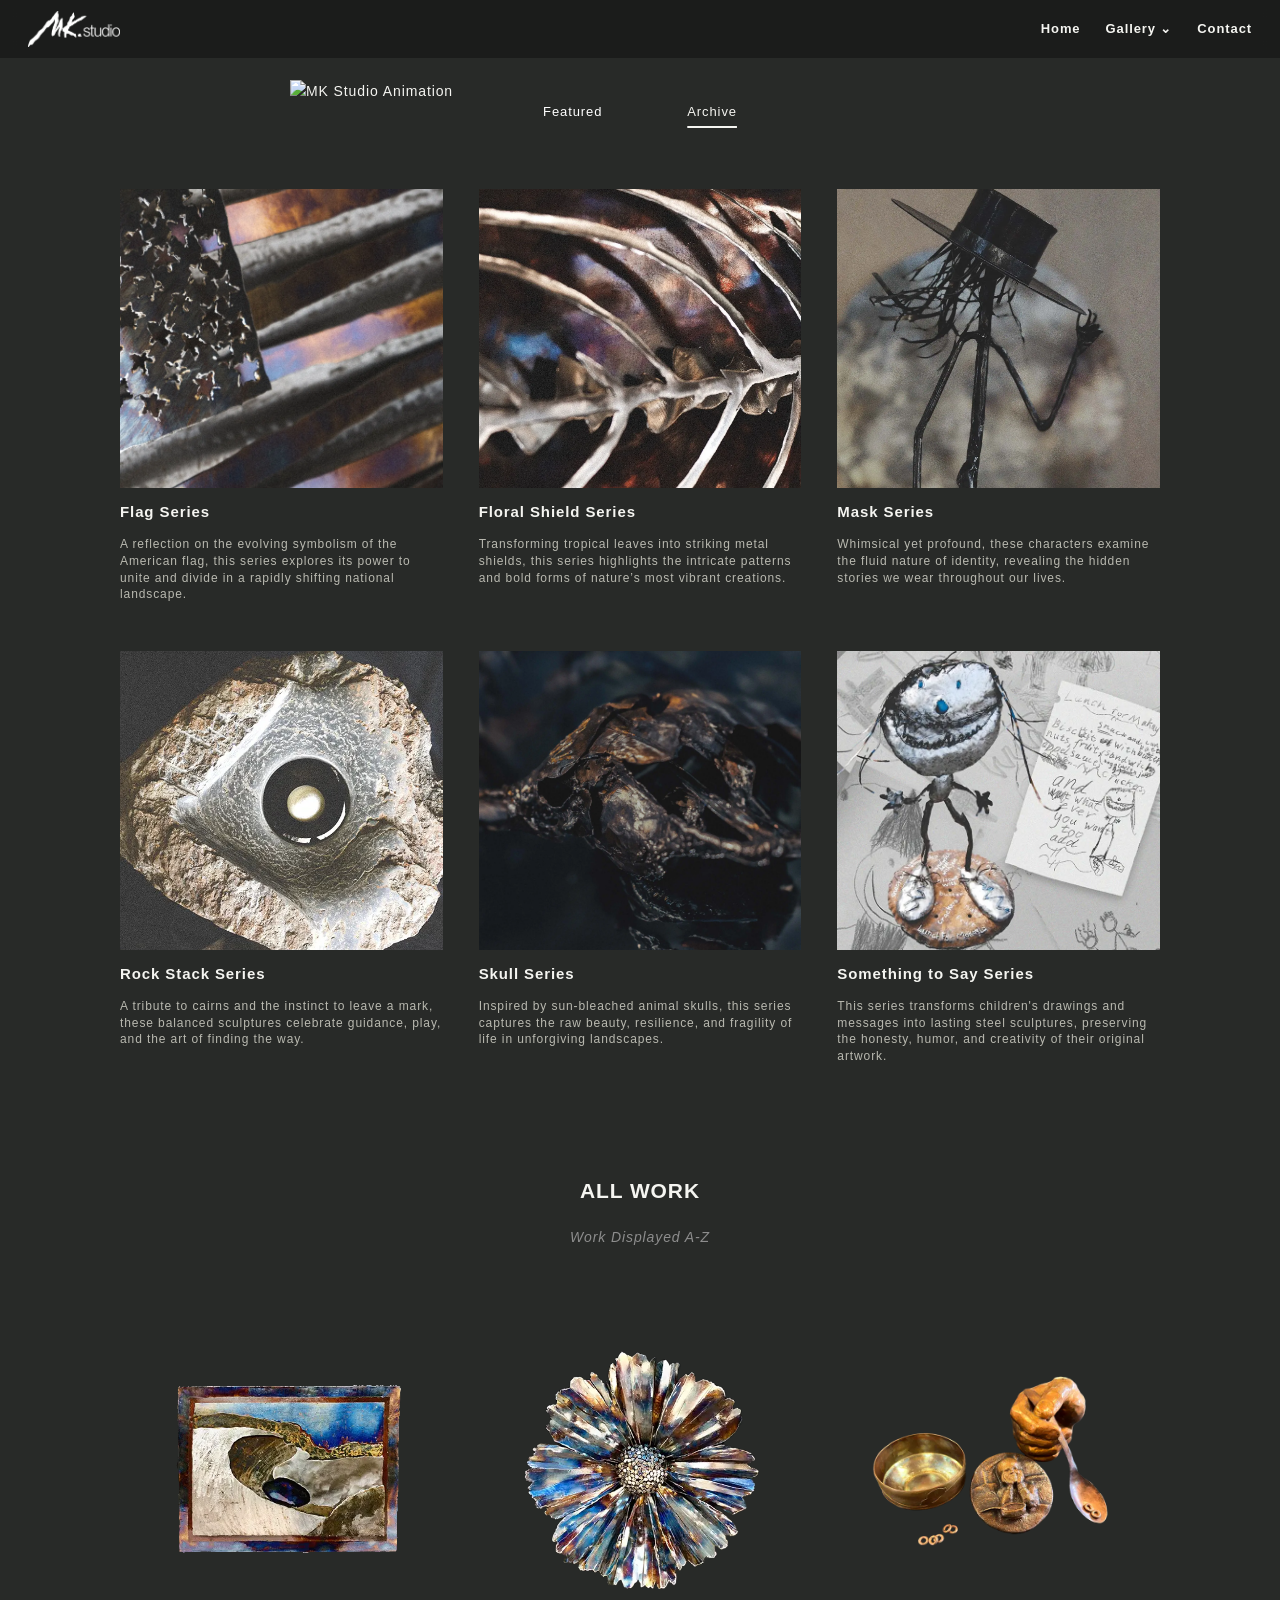
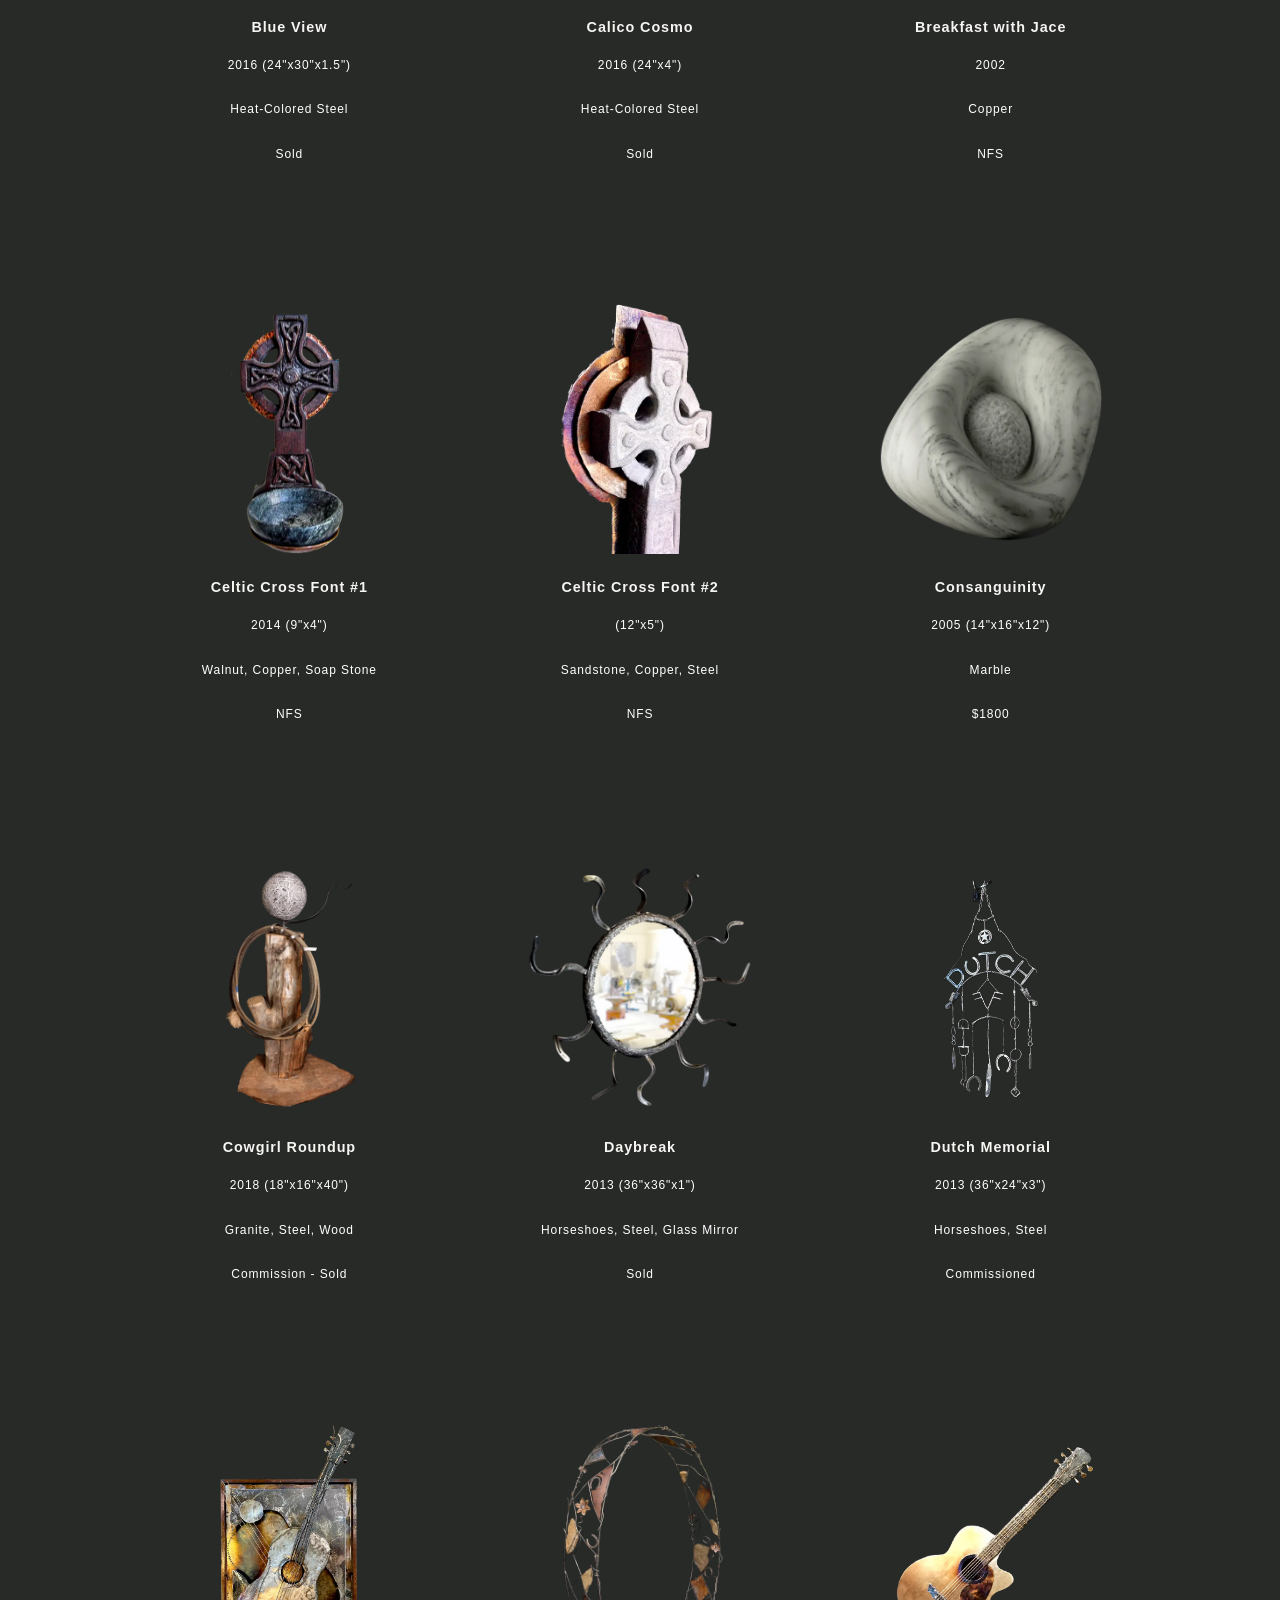
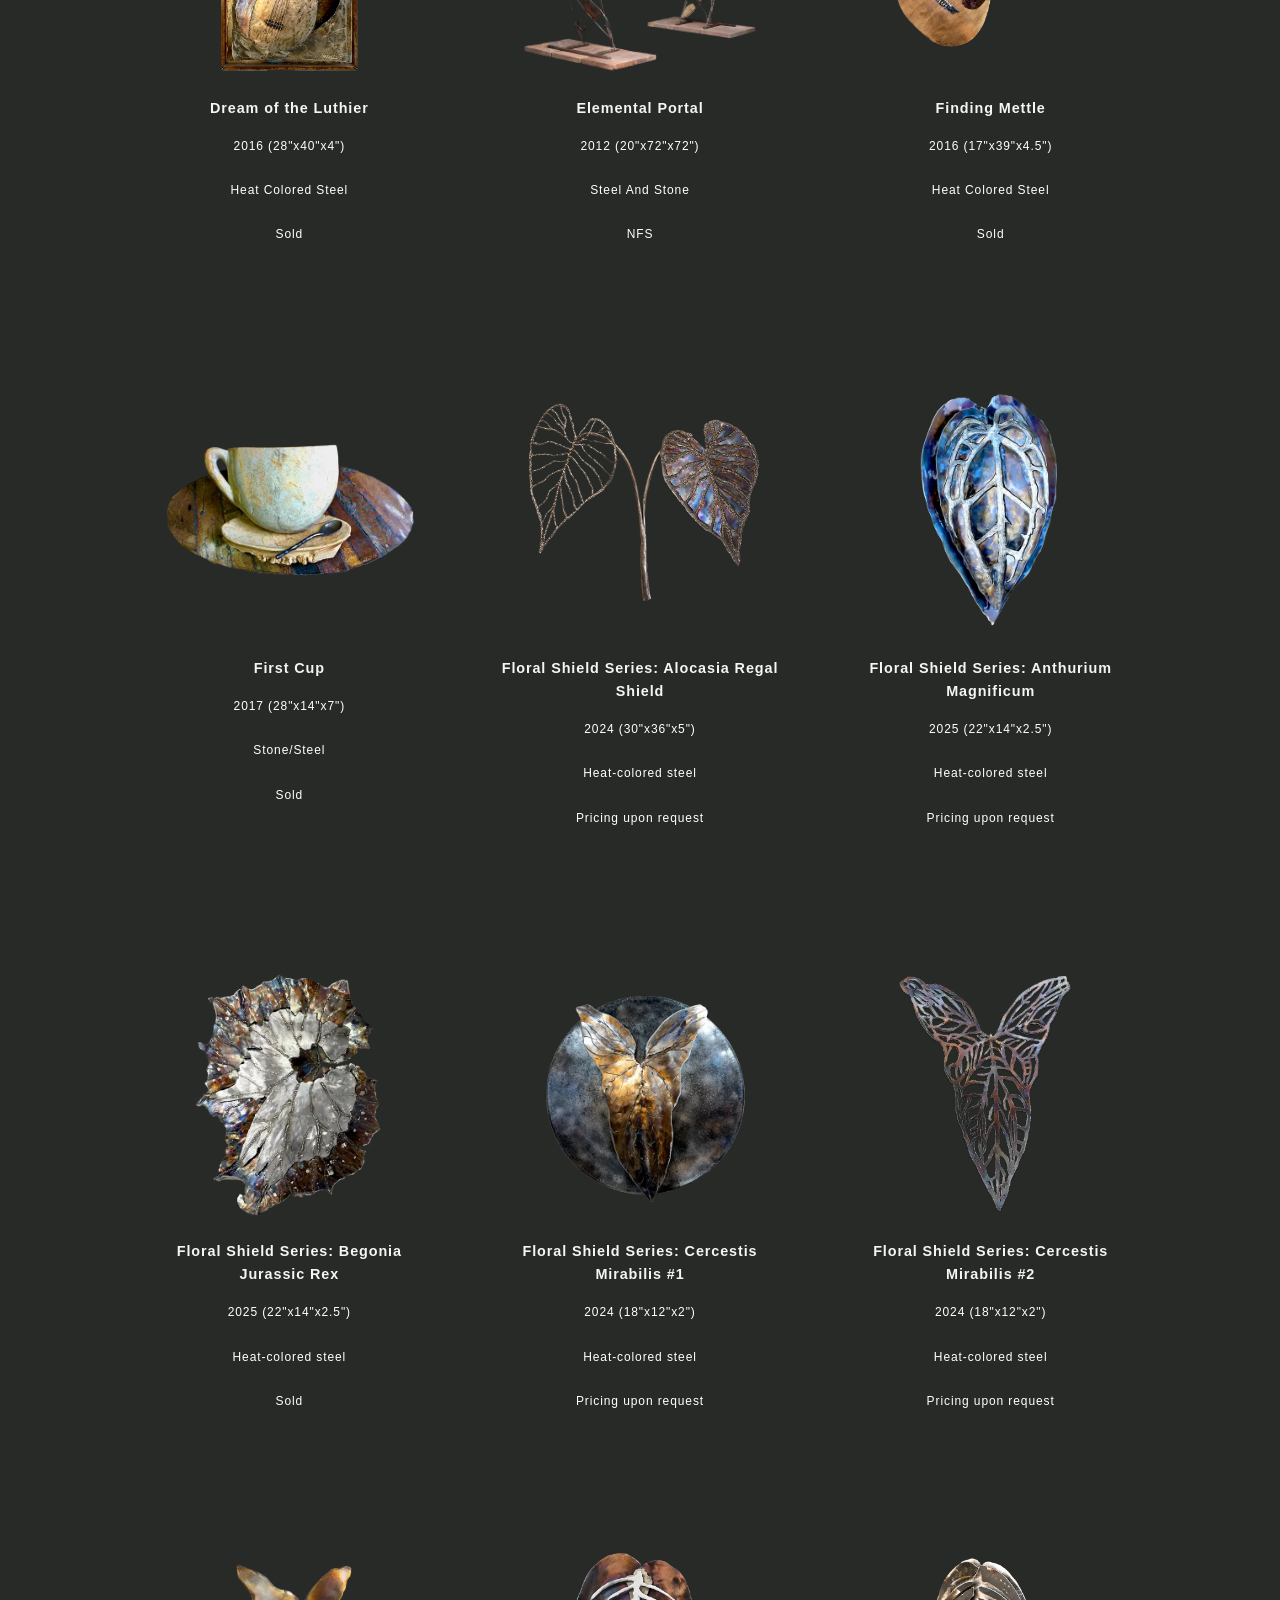
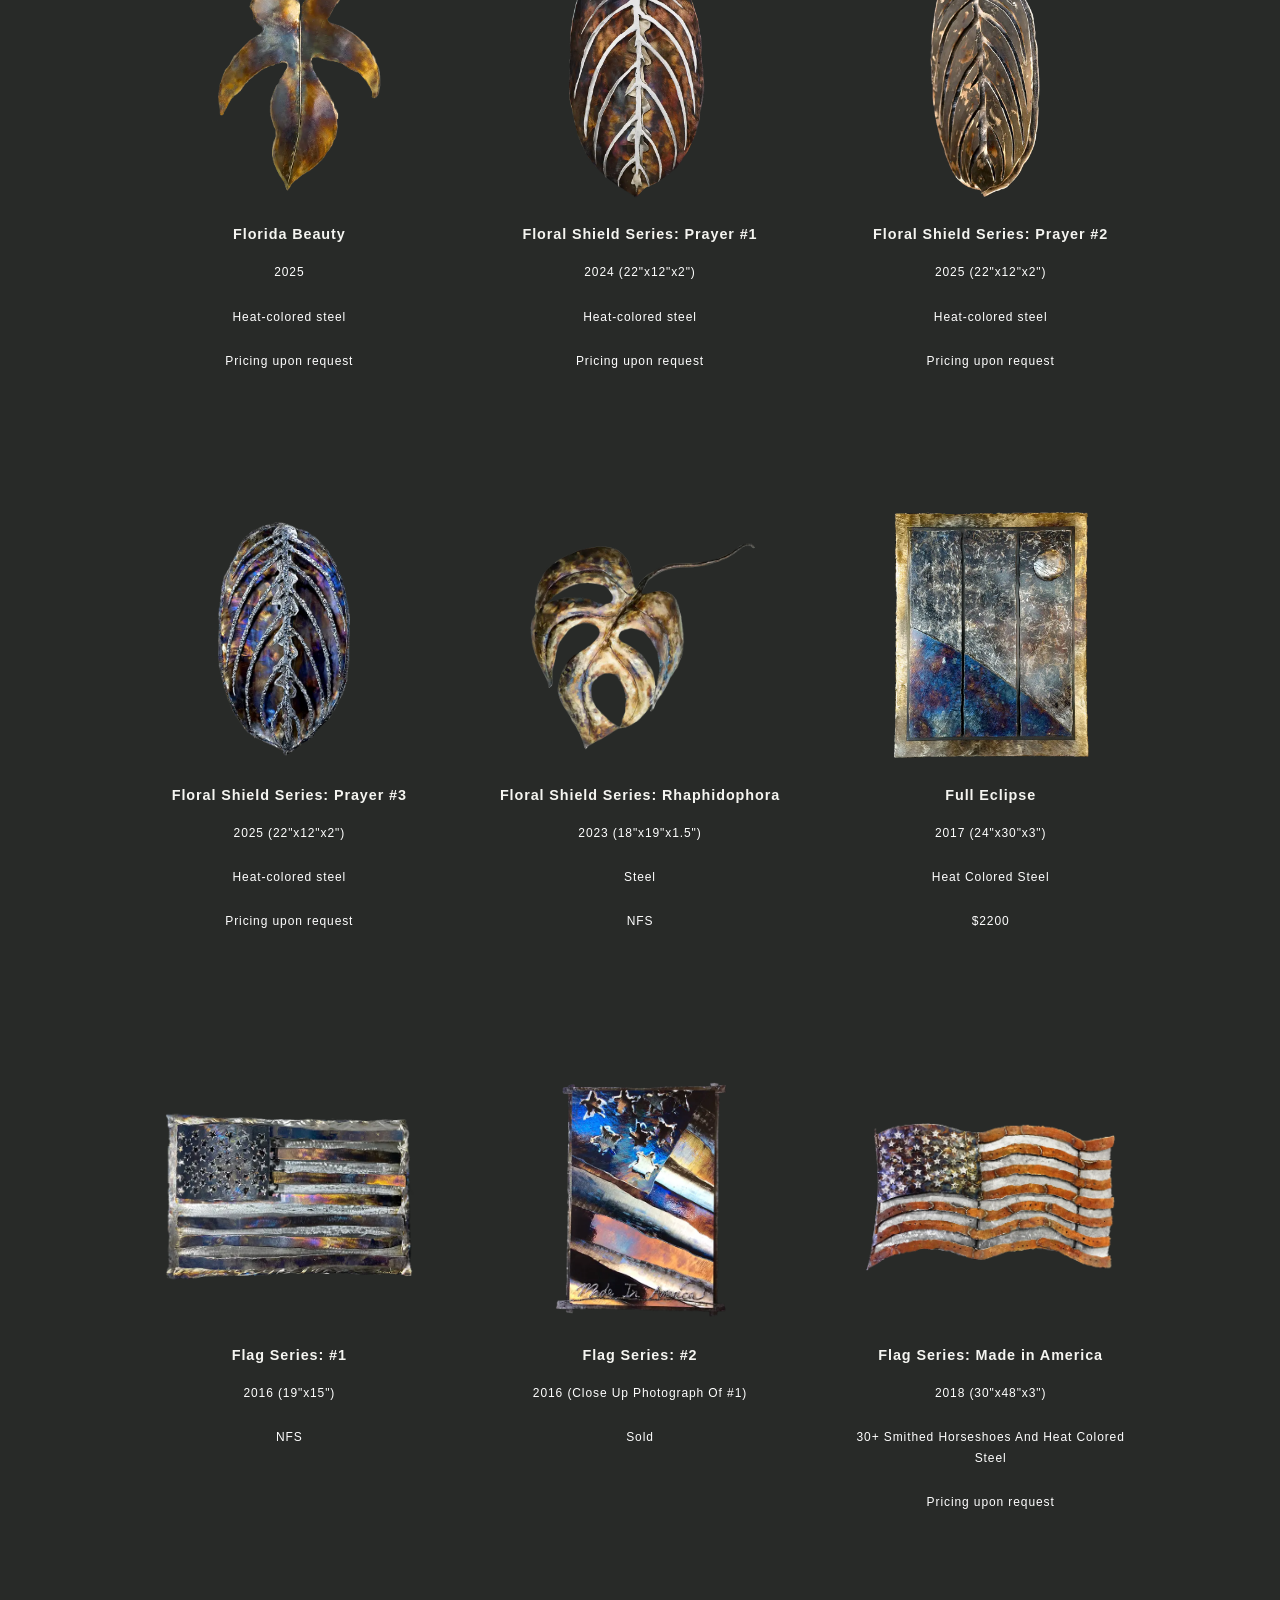
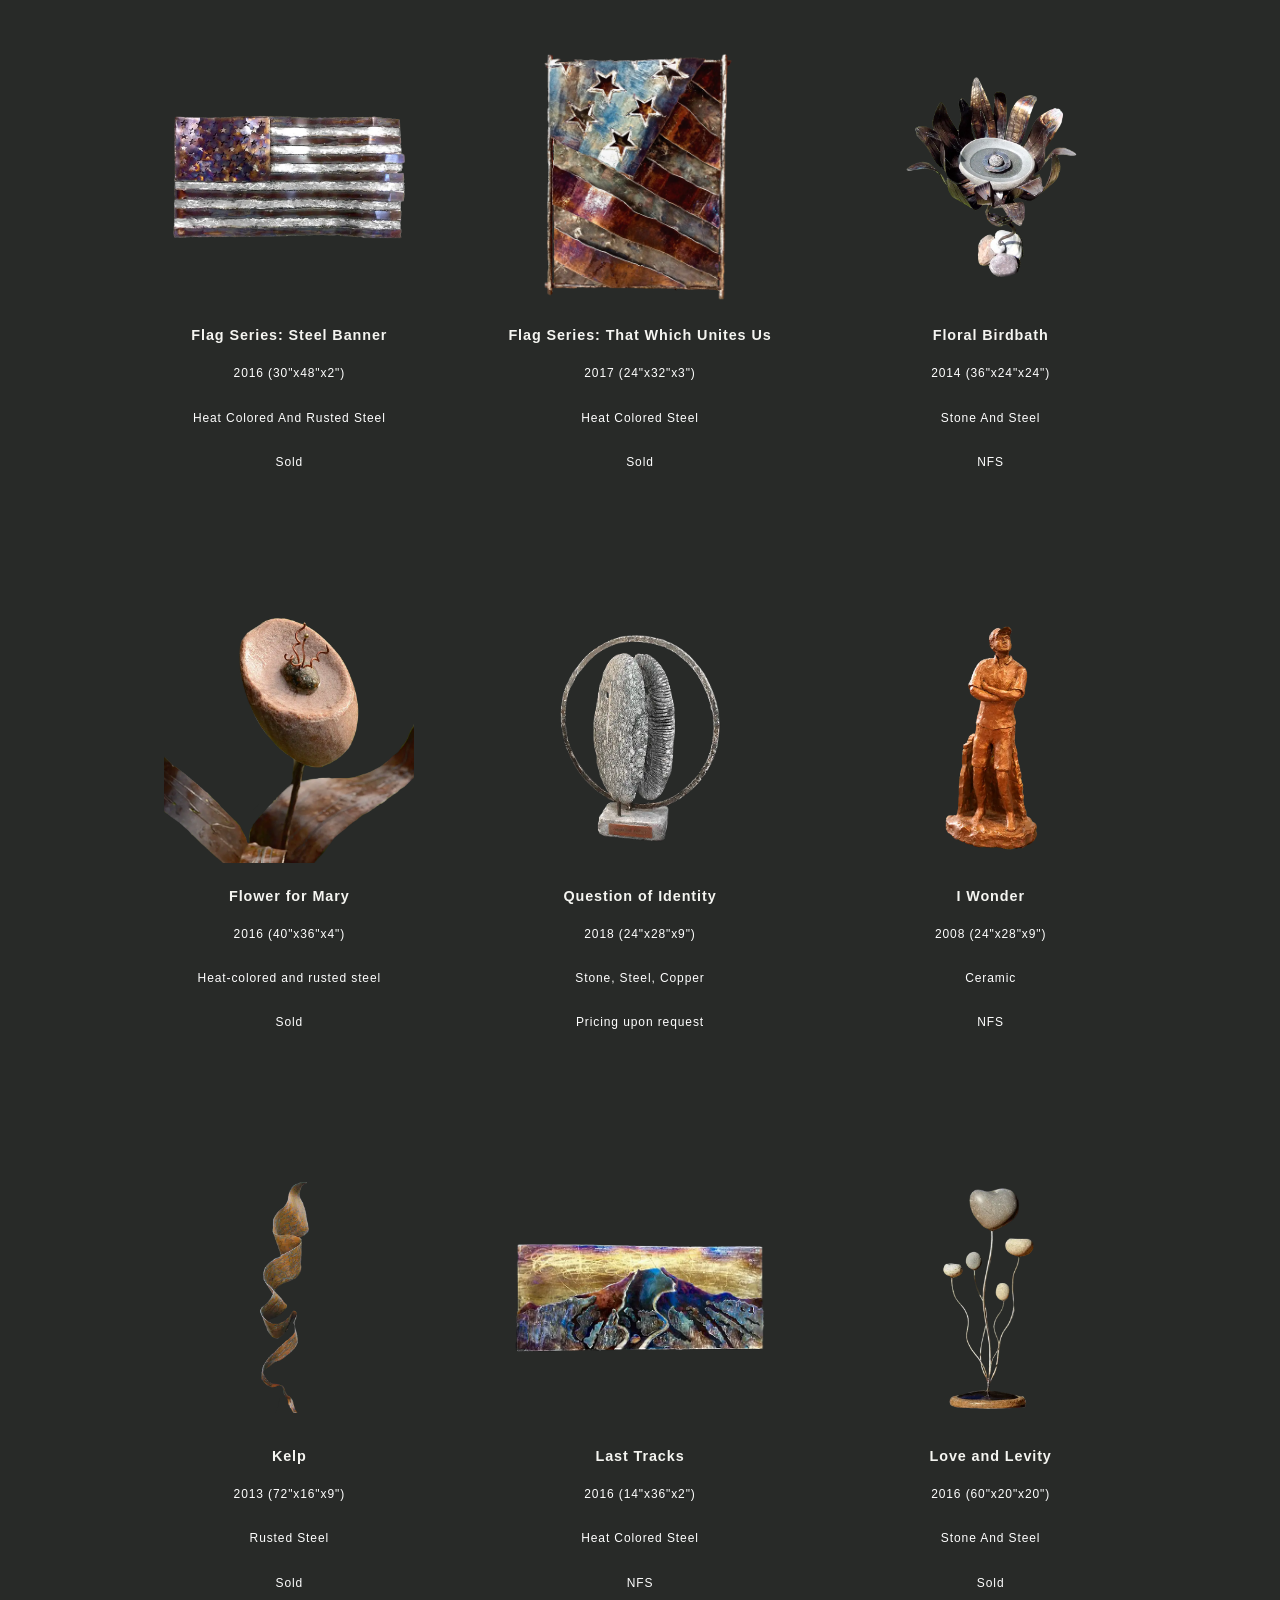
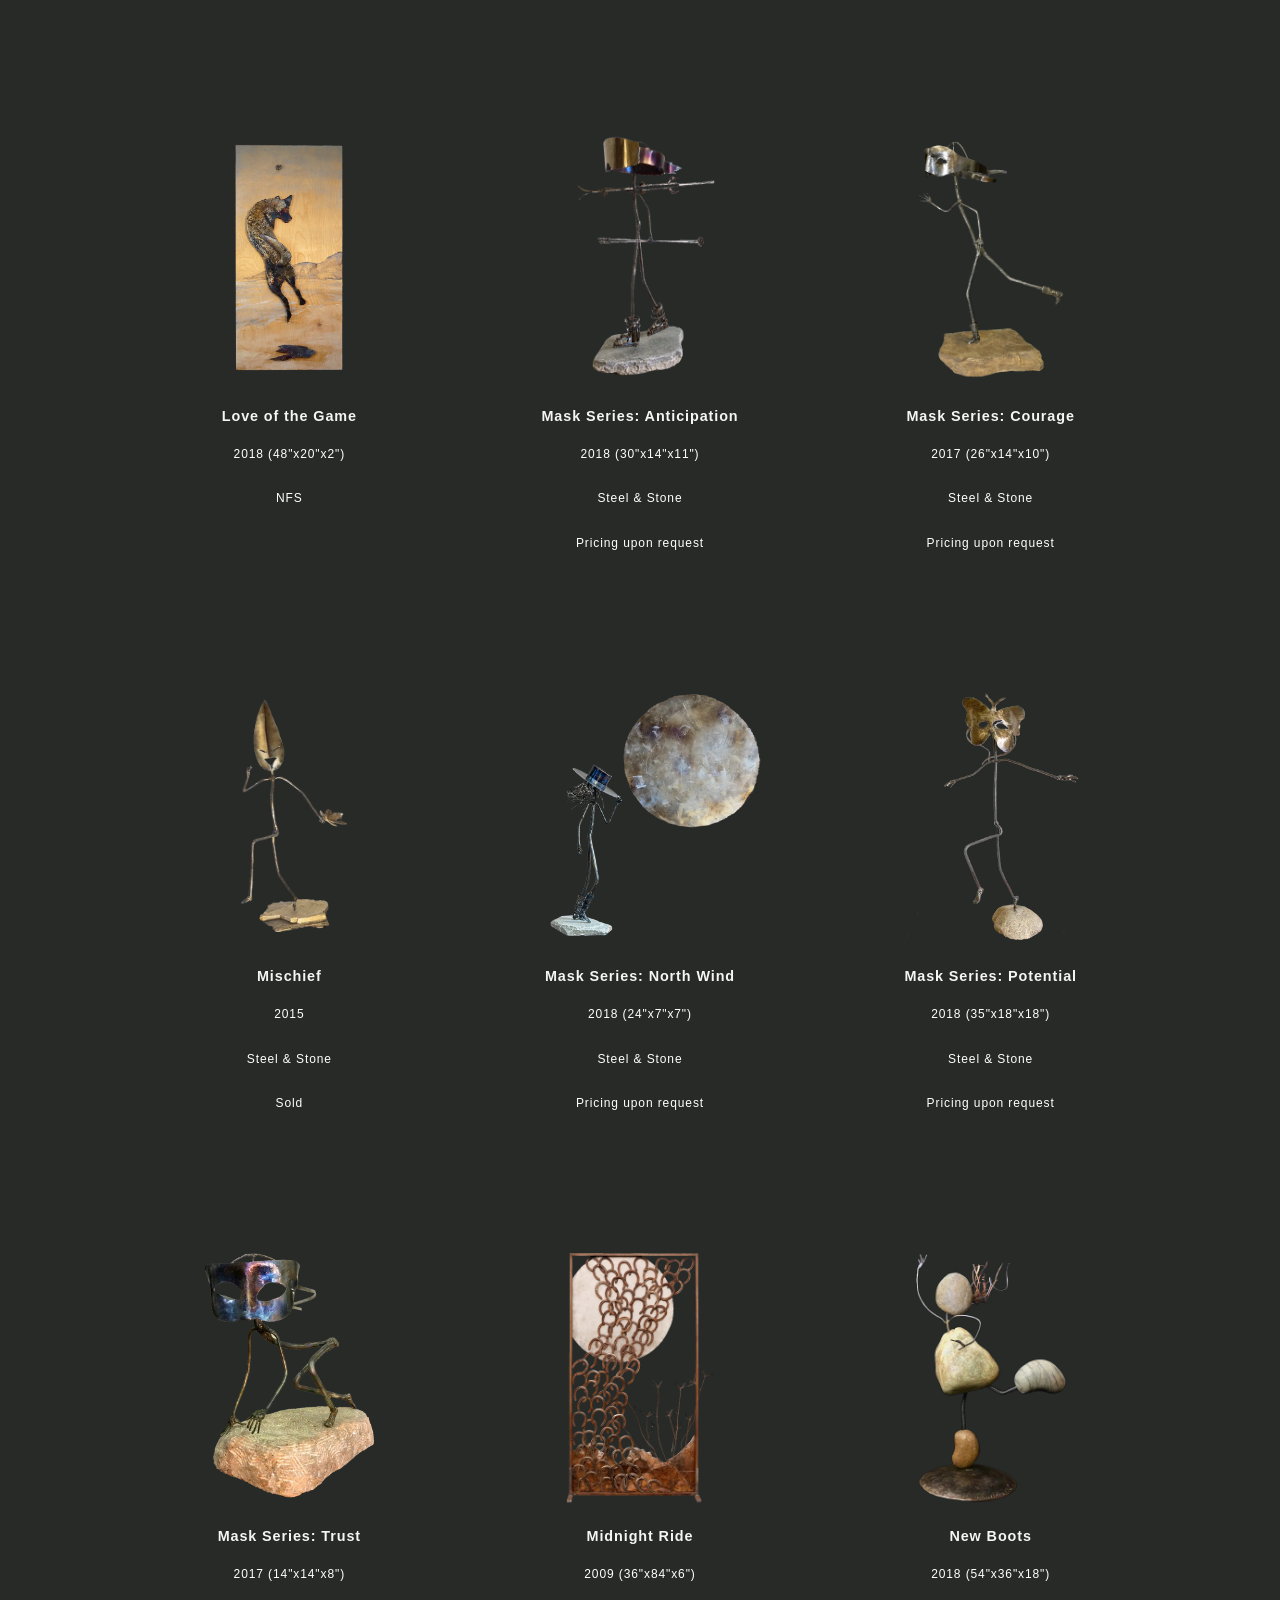
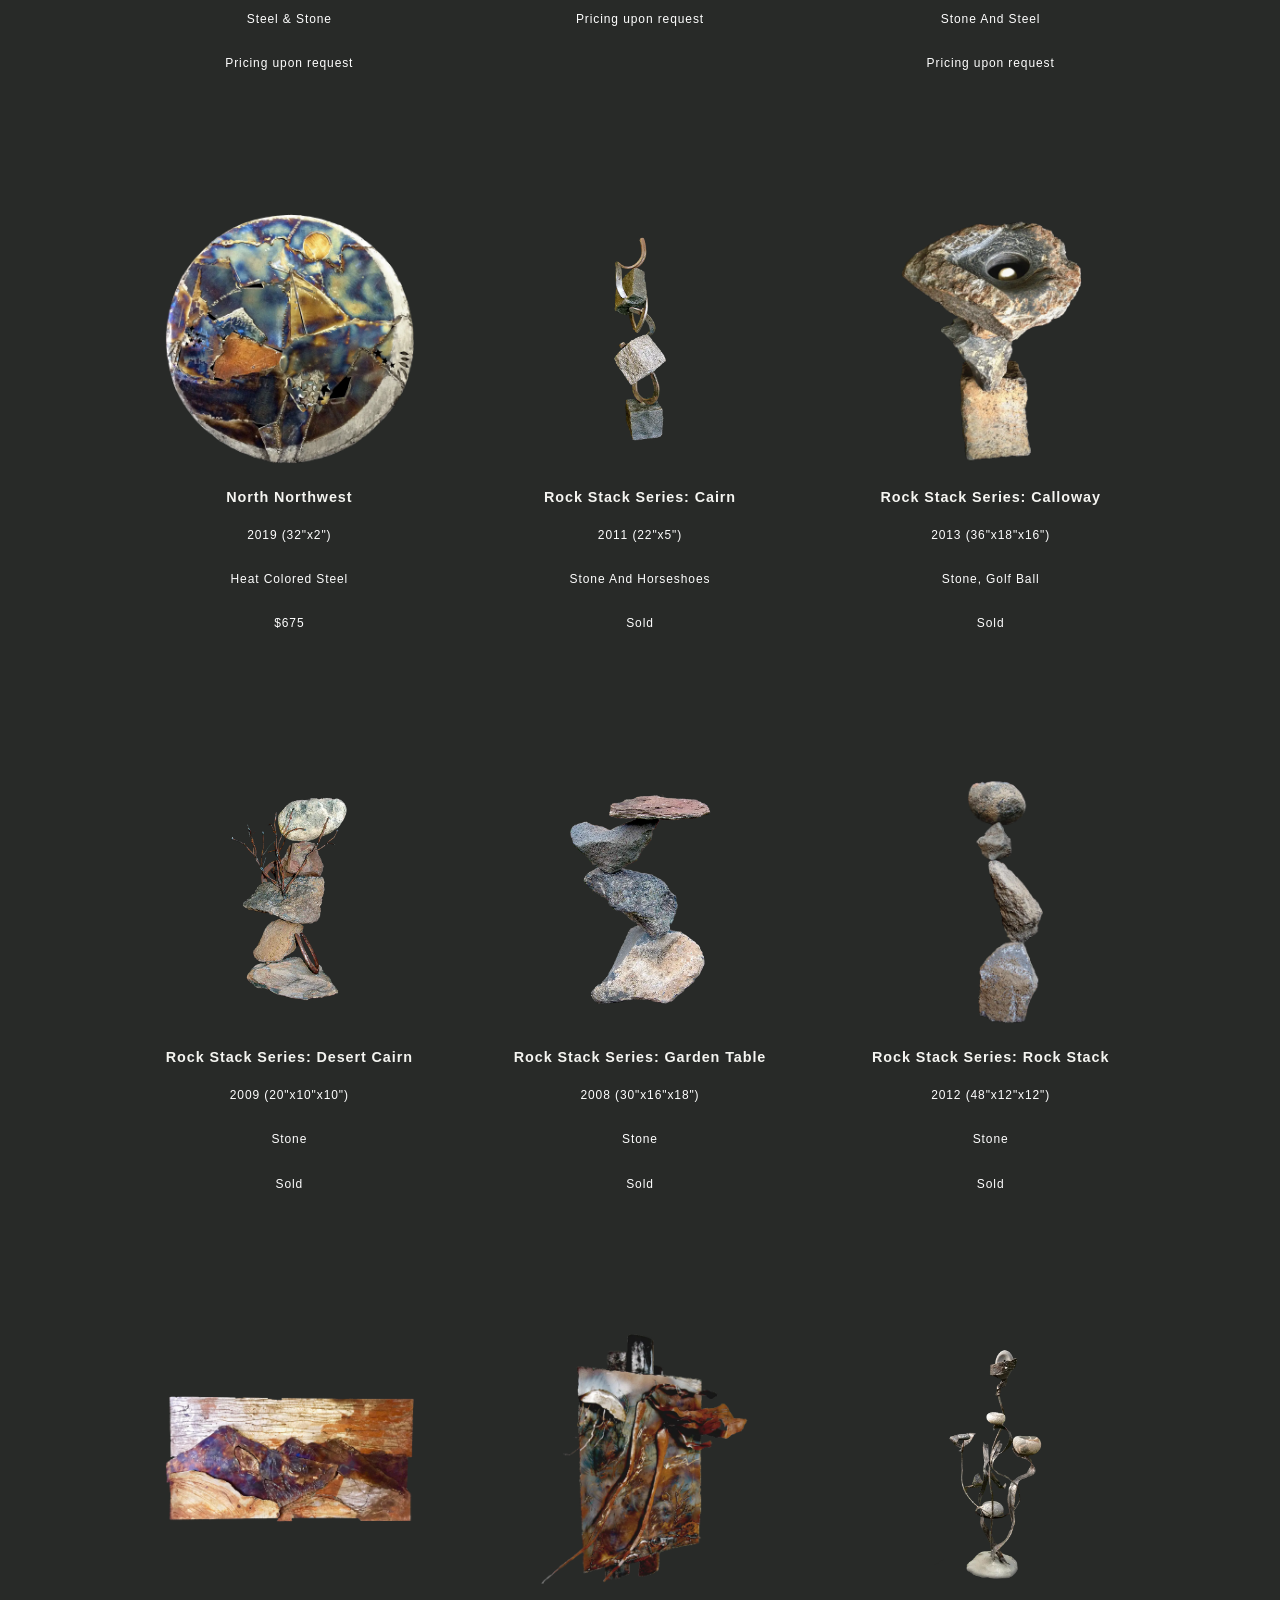
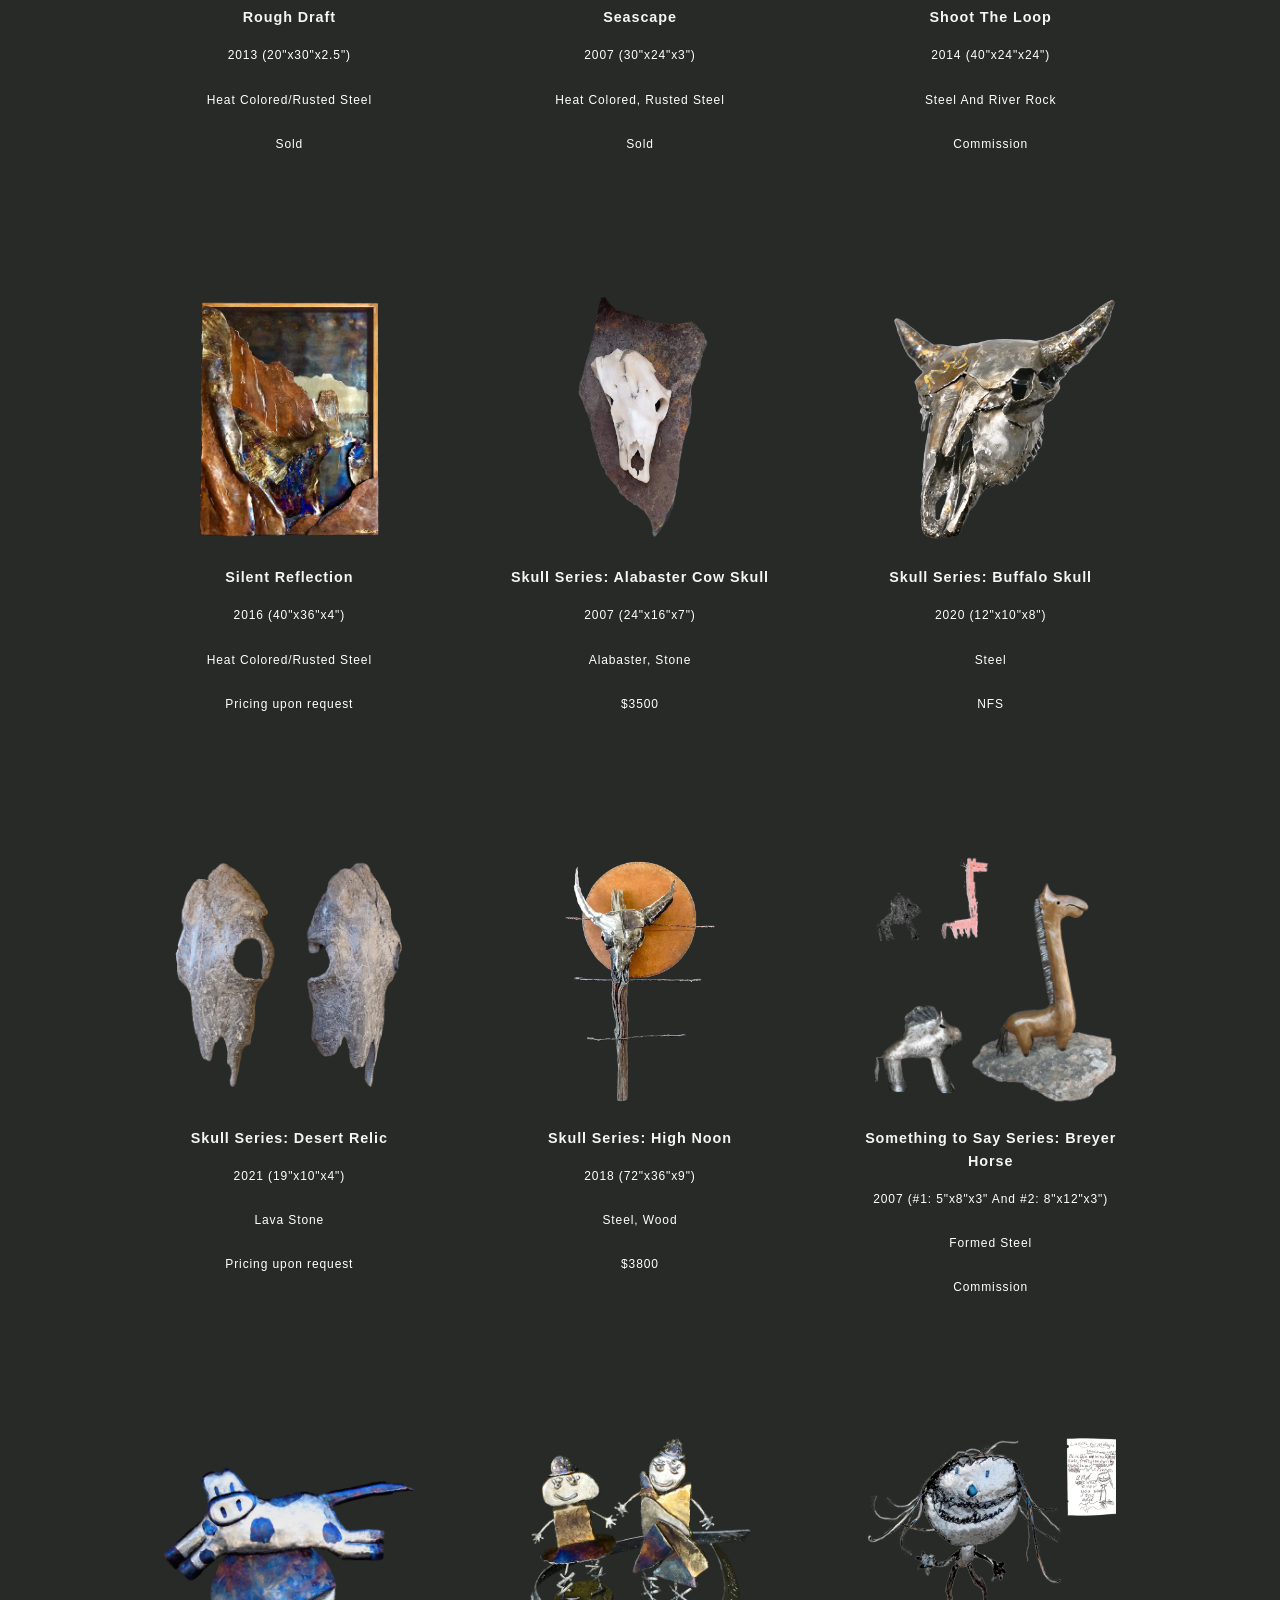
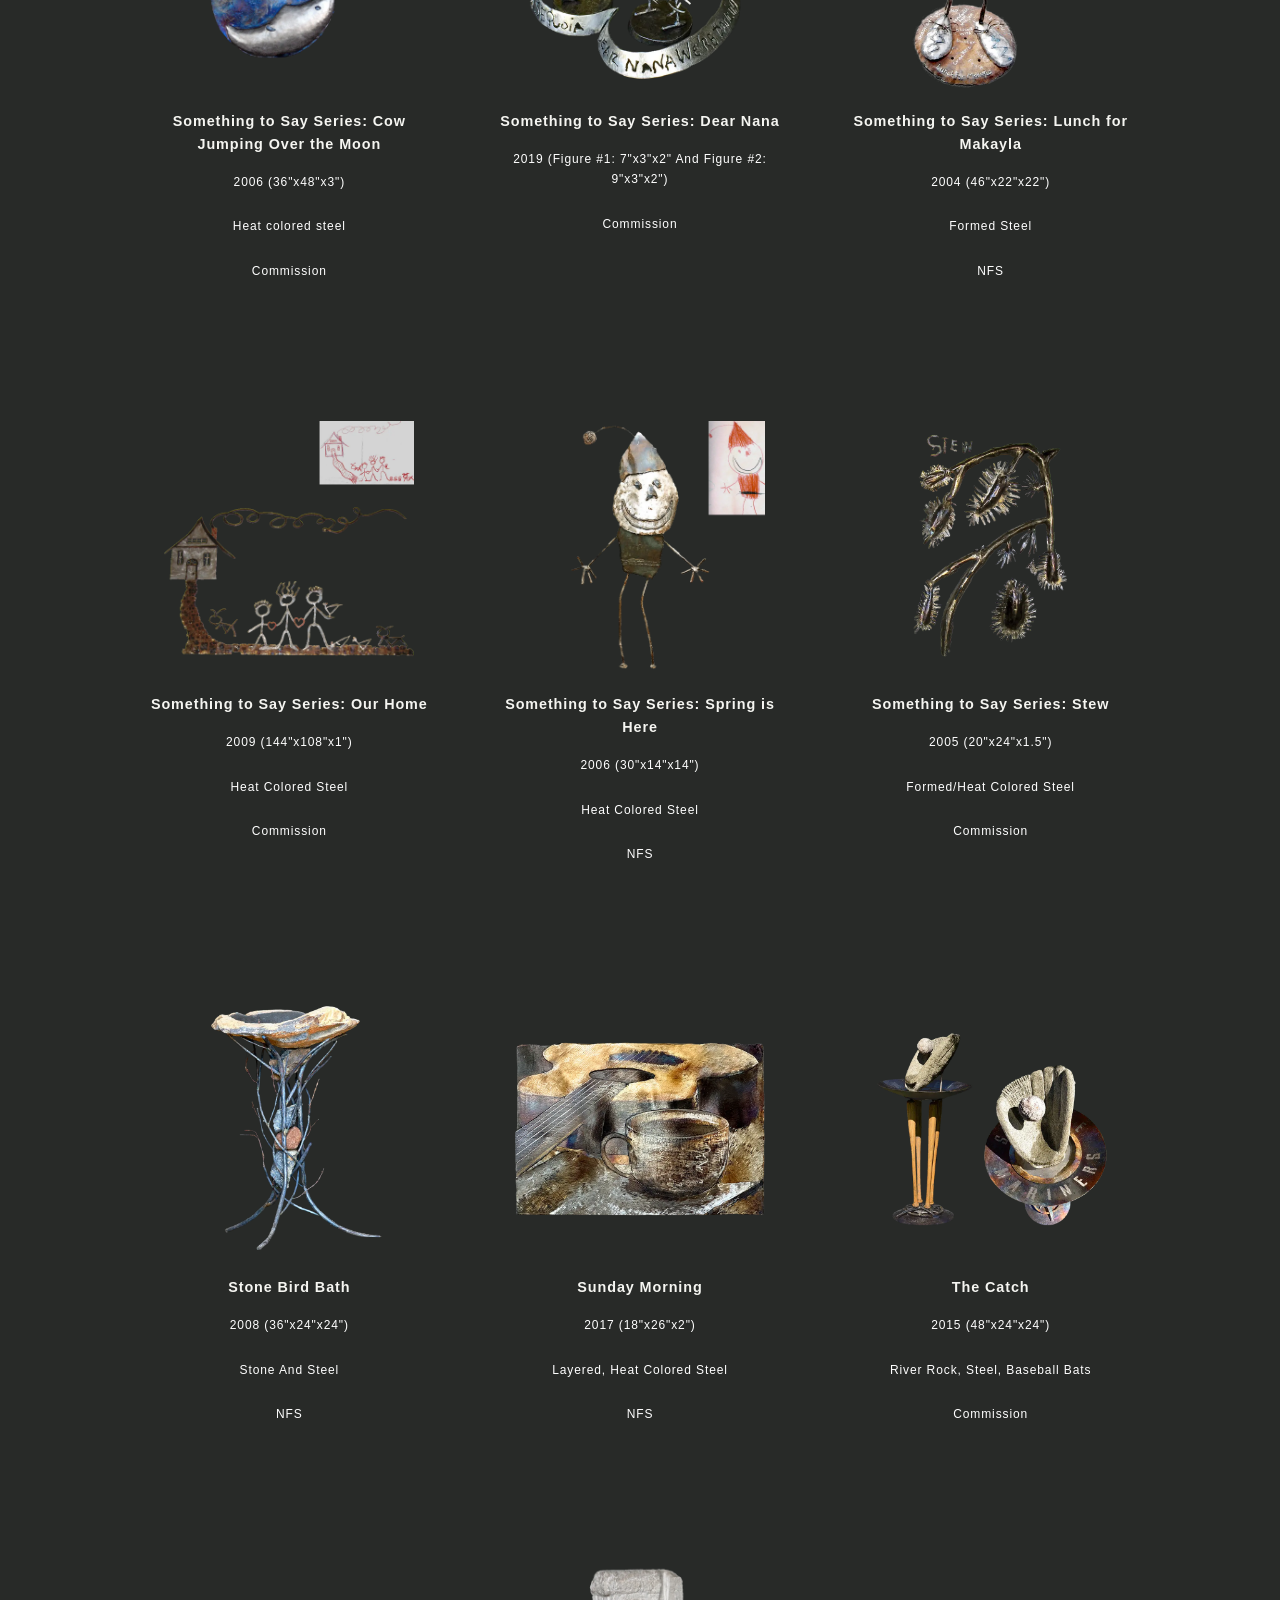
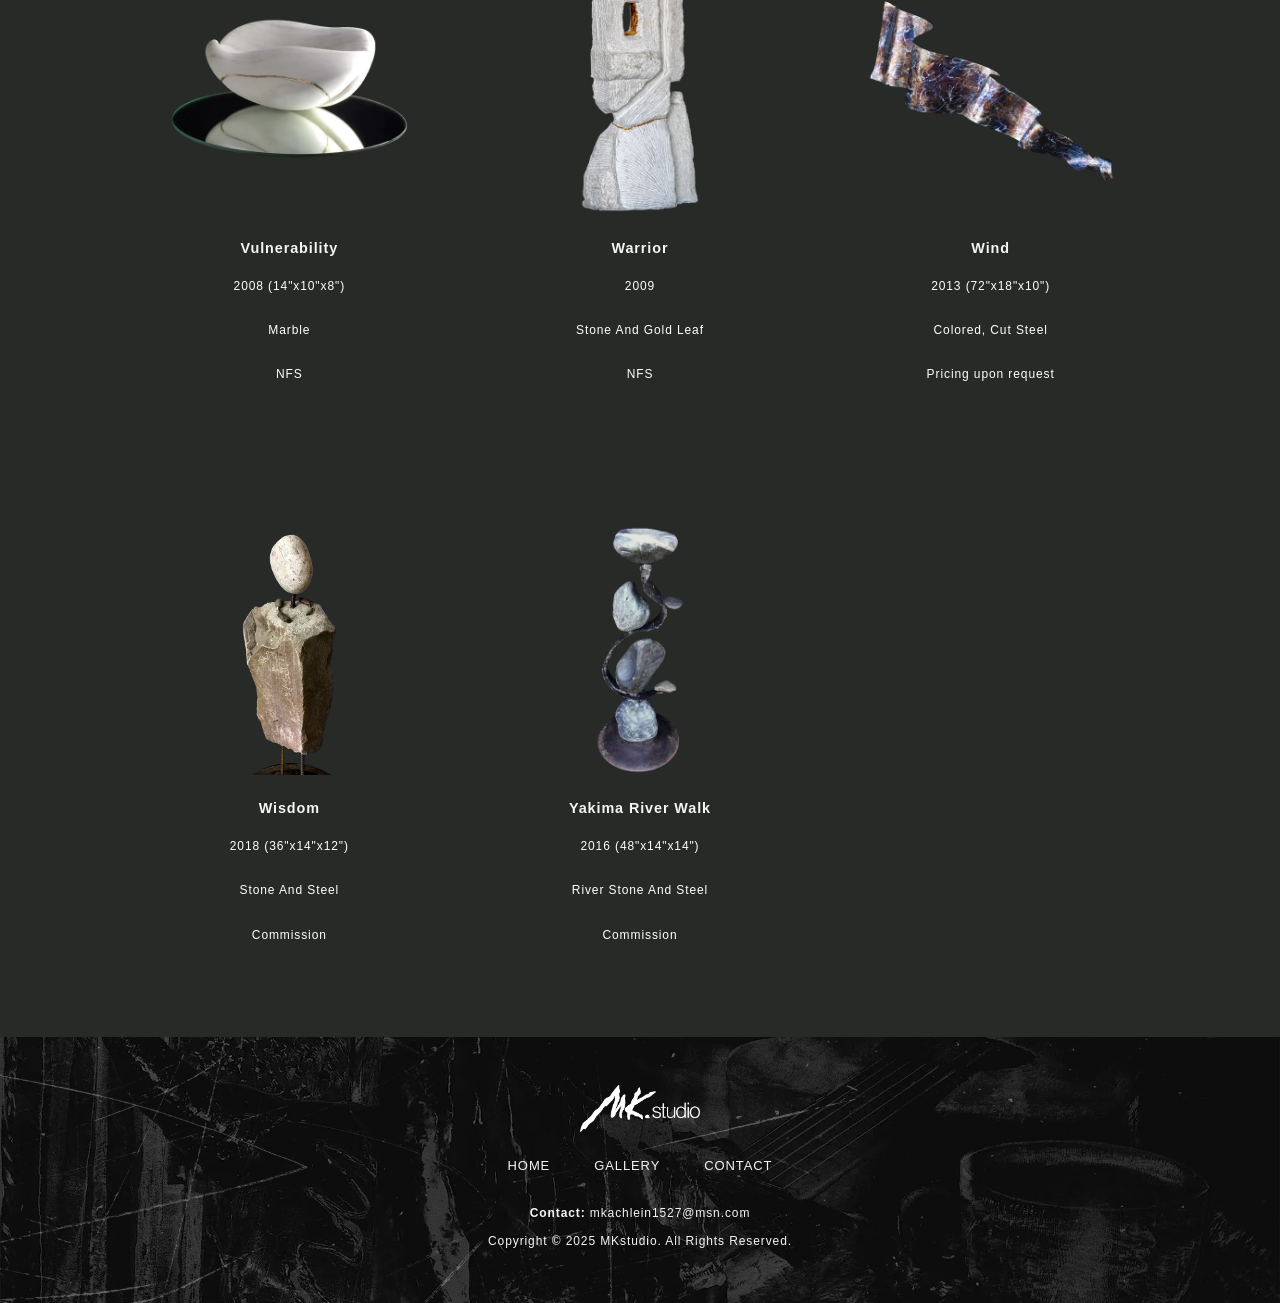
==== commit ffb5bba9: "Add files via upload" ====
--- a/archive.html
+++ b/archive.html
@@ -1,774 +1,1281 @@
-<!doctype html>
-
+<!DOCTYPE html>
 <html lang="en">
-  <head>
-    <meta charset="utf-8" />
-    <meta content="width=device-width, initial-scale=1" name="viewport" />
-    <title>Work Archive | Mark Kachlein Metal Art</title>
-    <meta
-      content="Browse contemporary welded metal sculptures by Mark Kachlein. View available works, past collections, and fine art created at MK Studio."
-      name="description"
-    />
-    <meta
-      content="Mark Kachlein, MK Studio, metal artist, metal sculpture, welded sculpture, contemporary sculpture, steel art, fine art, commissions"
-      name="keywords"
-    />
-    <meta content="Mark Kachlein" name="author" />
-    <link href="https://use.typekit.net/ghw1gjo.css" rel="stylesheet" />
-    <link href="https://mkachleinstudio.com/archive.html" rel="canonical" />
-    <link href="assets/icons/Favicon-01.svg" rel="icon" type="image/svg+xml" />
-    <link href="styles.css" rel="stylesheet" />
-  </head>
-  <body class="archive-page">
-    <header class="site-header">
-      <a class="logo" href="index.html"
-        ><img alt="MK Studio" src="assets/images/mk-logo-white.png"
-      /></a>
-      <button aria-label="Open navigation" class="nav-toggle">☰</button>
-      <nav class="site-nav">
-        <a href="index.html">Home</a>
-        <div class="dropdown">
-          <a href="gallery.html">Gallery <span>⌄</span></a>
-          <div class="dropdown-menu">
-            <a href="gallery.html">Featured</a>
-            <a href="archive.html">Archive</a>
-          </div>
-        </div>
-        <a href="contact.html">Contact</a>
-      </nav>
-    </header>
-    <main>
-      <div class="hero-gif">
-        <img
-          alt="MK Studio Animation"
-          src="assets/images/gallery-animation.gif"
-        />
-      </div>
-      <div class="tabs">
-        <a class="active" href="gallery.html" style="font-weight: 400"
-          >Featured</a
-        ><a
-          href="archive.html"
-          style="
+ <head>
+  <meta charset="utf-8"/>
+  <meta content="width=device-width, initial-scale=1" name="viewport"/>
+  <title>
+   Work Archive | Mark Kachlein Metal Art
+  </title>
+  <meta content="Browse contemporary welded metal sculptures by Mark Kachlein. View available works, past collections, and fine art created at MK Studio." name="description"/>
+  <meta content="Mark Kachlein, MK Studio, metal artist, metal sculpture, welded sculpture, contemporary sculpture, steel art, fine art, commissions" name="keywords"/>
+  <meta content="Mark Kachlein" name="author"/>
+  <link href="https://use.typekit.net/ghw1gjo.css" rel="stylesheet"/>
+  <link href="https://mkachleinstudio.com/archive.html" rel="canonical"/>
+  <link href="assets/icons/Favicon-01.svg" rel="icon" type="image/svg+xml"/>
+  <link href="styles.css" rel="stylesheet"/>
+ </head>
+ <body class="archive-page">
+  <header class="site-header">
+   <a aria-label="MK Studio home" class="logo" href="index.html">
+    <img alt="MK Studio" src="assets/images/mk-logo-white.png"/>
+   </a>
+   <input aria-label="Toggle navigation" class="side-menu" id="side-menu" type="checkbox"/>
+   <label aria-label="Toggle navigation" class="hamb" for="side-menu">
+    <span class="hamb-line">
+    </span>
+   </label>
+   <nav aria-label="Main navigation" class="site-nav">
+    <a class="desktop-link" href="index.html">
+     Home
+    </a>
+    <a class="mobile-link" href="gallery.html">
+     Featured
+    </a>
+    <a class="mobile-link" href="archive.html">
+     All Work
+    </a>
+    <div class="dropdown desktop-link">
+     <a href="gallery.html">
+      Gallery
+      <span>
+       ⌄
+      </span>
+     </a>
+     <div class="dropdown-menu">
+      <a href="gallery.html">
+       Featured
+      </a>
+      <a href="archive.html">
+       All Work
+      </a>
+     </div>
+    </div>
+    <a href="contact.html">
+     Contact
+    </a>
+   </nav>
+  </header>
+  <main>
+   <div class="hero-gif">
+    <img alt="MK Studio Animation" src="assets/images/gallery-animation.gif"/>
+   </div>
+   <div class="tabs">
+    <a class="active" href="gallery.html" style="font-weight: 400">
+     Featured
+    </a>
+    <a href="archive.html" style="
             font-weight: 400;
             text-decoration: underline;
             text-underline-offset: 10px;
             text-decoration-thickness: 2px;
-          "
-          >Archive</a
-        >
-      </div>
-      <section class="container">
-        <!-- <h1 class="center">SERIES</h1> -->
-        <div class="series-grid">
-          <a class="series-card" href="flag-series.html"
-            ><img alt="" src="assets/images/flag-card.webp" />
-            <h3>Flag Series</h3>
-            <p>
-              A reflection on the evolving symbolism of the American flag, this
+          ">
+     Archive
+    </a>
+   </div>
+   <section class="container">
+    <!-- <h1 class="center">SERIES</h1> -->
+    <div class="series-grid">
+     <a class="series-card" href="flag-series.html">
+      <img alt="" src="assets/images/flag-card.webp"/>
+      <h3>
+       Flag Series
+      </h3>
+      <p>
+       A reflection on the evolving symbolism of the American flag, this
               series explores its power to unite and divide in a rapidly
               shifting national landscape.
-            </p>
-          </a>
-          <a class="series-card" href="floral-shield-series.html"
-            ><img alt="" src="assets/images/floral-card.webp" />
-            <h3>Floral Shield Series</h3>
-            <p>
-              Transforming tropical leaves into striking metal shields, this
+      </p>
+     </a>
+     <a class="series-card" href="floral-shield-series.html">
+      <img alt="" src="assets/images/floral-card.webp"/>
+      <h3>
+       Floral Shield Series
+      </h3>
+      <p>
+       Transforming tropical leaves into striking metal shields, this
               series highlights the intricate patterns and bold forms of
               nature’s most vibrant creations.
-            </p>
-          </a>
-          <a class="series-card" href="mask-series.html"
-            ><img alt="" src="assets/images/mask-card.webp" />
-            <h3>Mask Series</h3>
-            <p>
-              Whimsical yet profound, these characters examine the fluid nature
+      </p>
+     </a>
+     <a class="series-card" href="mask-series.html">
+      <img alt="" src="assets/images/mask-card.webp"/>
+      <h3>
+       Mask Series
+      </h3>
+      <p>
+       Whimsical yet profound, these characters examine the fluid nature
               of identity, revealing the hidden stories we wear throughout our
               lives.
-            </p>
-          </a>
-          <a class="series-card" href="rock-stack-series.html"
-            ><img alt="" src="assets/images/rock-card.webp" />
-            <h3>Rock Stack Series</h3>
-            <p>
-              A tribute to cairns and the instinct to leave a mark, these
+      </p>
+     </a>
+     <a class="series-card" href="rock-stack-series.html">
+      <img alt="" src="assets/images/rock-card.webp"/>
+      <h3>
+       Rock Stack Series
+      </h3>
+      <p>
+       A tribute to cairns and the instinct to leave a mark, these
               balanced sculptures celebrate guidance, play, and the art of
               finding the way.
-            </p>
-          </a>
-          <a class="series-card" href="skull-series.html"
-            ><img alt="" src="assets/images/skull-card.webp" />
-            <h3>Skull Series</h3>
-            <p>
-              Inspired by sun-bleached animal skulls, this series captures the
+      </p>
+     </a>
+     <a class="series-card" href="skull-series.html">
+      <img alt="" src="assets/images/skull-card.webp"/>
+      <h3>
+       Skull Series
+      </h3>
+      <p>
+       Inspired by sun-bleached animal skulls, this series captures the
               raw beauty, resilience, and fragility of life in unforgiving
               landscapes.
-            </p>
-          </a>
-          <a class="series-card" href="something-to-say-series.html"
-            ><img alt="" src="assets/images/something-card.webp" />
-            <h3>Something to Say Series</h3>
-            <p>
-              This series transforms children's drawings and messages into
+      </p>
+     </a>
+     <a class="series-card" href="something-to-say-series.html">
+      <img alt="" src="assets/images/something-card.webp"/>
+      <h3>
+       Something to Say Series
+      </h3>
+      <p>
+       This series transforms children's drawings and messages into
               lasting steel sculptures, preserving the honesty, humor, and
               creativity of their original artwork.
-            </p>
-          </a>
-        </div>
-      </section>
-      <section class="container section">
-        <h1 class="center">ALL WORK</h1>
-        <p
-          style="
+      </p>
+     </a>
+    </div>
+   </section>
+   <section class="container section">
+    <h1 class="center">
+     ALL WORK
+    </h1>
+    <p style="
             text-align: center;
             color: rgb(141, 141, 141);
             font-style: oblique;
-          "
-        >
-          Work Displayed A-Z
-        </p>
-        <div class="archive-grid">
-          <article class="work-card">
-            <img alt="Blue View" src="assets/images/archive-01.webp" />
-            <h3>Blue View</h3>
-            <p>2016 (24"x30"x1.5")</p>
-            <p>Heat-Colored Steel</p>
-            <p>Sold</p>
-          </article>
-          <article class="work-card">
-            <img alt="Calico Cosmo" src="assets/images/archive-02.webp" />
-            <h3>Calico Cosmo</h3>
-            <p>2016 (24"x4")</p>
-            <p>Heat-Colored Steel</p>
-            <p>Sold</p>
-          </article>
-          <article class="work-card">
-            <img
-              alt="Breakfast with Jace"
-              src="assets/images/archive-03.webp"
-            />
-            <h3>Breakfast with Jace</h3>
-            <p>2002</p>
-            <p>Copper</p>
-            <p>NFS</p>
-          </article>
-          <article class="work-card">
-            <img
-              alt="Celtic Cross Font #1"
-              src="assets/images/archive-05.webp"
-            />
-            <h3>Celtic Cross Font #1</h3>
-            <p>2014 (9"x4")</p>
-            <p>Walnut, Copper, Soap Stone</p>
-            <p>NFS</p>
-          </article>
-          <article class="work-card">
-            <img
-              alt="Celtic Cross Font #2"
-              src="assets/images/archive-06.webp"
-            />
-            <h3>Celtic Cross Font #2</h3>
-            <p>(12"x5")</p>
-            <p>Sandstone, Copper, Steel</p>
-            <p>NFS</p>
-          </article>
-          <article class="work-card">
-            <img alt="Consanguinity" src="assets/images/archive-07.webp" />
-            <h3>Consanguinity</h3>
-            <p>2005 (14"x16"x12")</p>
-            <p>Marble</p>
-            <p>$1800</p>
-          </article>
-          <article class="work-card">
-            <img alt="Cowgirl Roundup" src="assets/images/archive-08.webp" />
-            <h3>Cowgirl Roundup</h3>
-            <p>2018 (18"x16"x40")</p>
-            <p>Granite, Steel, Wood</p>
-            <p>Commission - Sold</p>
-          </article>
-          <article class="work-card">
-            <img alt="Daybreak" src="assets/images/archive-09.webp" />
-            <h3>Daybreak</h3>
-            <p>2013 (36"x36"x1")</p>
-            <p>Horseshoes, Steel, Glass Mirror</p>
-            <p>Sold</p>
-          </article>
-          <article class="work-card">
-            <img alt="Dutch Memorial" src="assets/images/archive-10.webp" />
-            <h3>Dutch Memorial</h3>
-            <p>2013 (36"x24"x3")</p>
-            <p>Horseshoes, Steel</p>
-            <p>Commissioned</p>
-          </article>
-          <article class="work-card">
-            <img
-              alt="Dream of the Luthier"
-              src="assets/images/archive-11.webp"
-            />
-            <h3>Dream of the Luthier</h3>
-            <p>2016 (28"x40"x4")</p>
-            <p>Heat Colored Steel</p>
-            <p>Sold</p>
-          </article>
-          <article class="work-card">
-            <img alt="Elemental Portal" src="assets/images/archive-12.webp" />
-            <h3>Elemental Portal</h3>
-            <p>2012 (20"x72"x72")</p>
-            <p>Steel And Stone</p>
-            <p>NFS</p>
-          </article>
-          <article class="work-card">
-            <img alt="Finding Mettle" src="assets/images/archive-13.webp" />
-            <h3>Finding Mettle</h3>
-            <p>2016 (17"x39"x4.5")</p>
-            <p>Heat Colored Steel</p>
-            <p>Sold</p>
-          </article>
-          <article class="work-card">
-            <img alt="First Cup" src="assets/images/archive-14.webp" />
-            <h3>First Cup</h3>
-            <p>2017 (28"x14"x7")</p>
-            <p>Stone/Steel</p>
-            <p>Sold</p>
-          </article>
-          <article class="work-card">
-            <img
-              alt="Floral Shield Series: Alocasia Regal Shield"
-              src="assets/images/archive-15.webp"
-            />
-            <h3>Floral Shield Series: Alocasia Regal Shield</h3>
-            <p>2024 (30"x36"x5")</p>
-            <p>Heat-colored steel</p>
-            <p>Pricing upon request</p>
-          </article>
-          <article class="work-card">
-            <img
-              alt="Floral Shield Series: Anthurium Magnificum"
-              src="assets/images/archive-16.webp"
-            />
-            <h3>Floral Shield Series: Anthurium Magnificum</h3>
-            <p>2025 (22"x14"x2.5")</p>
-            <p>Heat-colored steel</p>
-            <p>Pricing upon request</p>
-          </article>
-          <article class="work-card">
-            <img
-              alt="Floral Shield Series: Begonia Jurassic Rex"
-              src="assets/images/archive-17.webp"
-            />
-            <h3>Floral Shield Series: Begonia Jurassic Rex</h3>
-            <p>2025 (22"x14"x2.5")</p>
-            <p>Heat-colored steel</p>
-            <p>Sold</p>
-          </article>
-          <article class="work-card">
-            <img
-              alt="Floral Shield Series: Cercestis Mirabilis #1"
-              src="assets/images/archive-18.webp"
-            />
-            <h3>Floral Shield Series: Cercestis Mirabilis #1</h3>
-            <p>2024 (18"x12"x2")</p>
-            <p>Heat-colored steel</p>
-            <p>Pricing upon request</p>
-          </article>
-          <article class="work-card">
-            <img
-              alt="Floral Shield Series: Cercestis Mirabilis #2"
-              src="assets/images/archive-19.webp"
-            />
-            <h3>Floral Shield Series: Cercestis Mirabilis #2</h3>
-            <p>2024 (18"x12"x2")</p>
-            <p>Heat-colored steel</p>
-            <p>Pricing upon request</p>
-          </article>
-          <article class="work-card">
-            <img alt="Florida Beauty" src="assets/images/archive-20.webp" />
-            <h3>Florida Beauty</h3>
-            <p>2025</p>
-            <p>Heat-colored steel</p>
-            <p>Pricing upon request</p>
-          </article>
-          <article class="work-card">
-            <img
-              alt="Floral Shield Series: Prayer #1"
-              src="assets/images/archive-21.webp"
-            />
-            <h3>Floral Shield Series: Prayer #1</h3>
-            <p>2024 (22"x12"x2")</p>
-            <p>Heat-colored steel</p>
-            <p>Pricing upon request</p>
-          </article>
-          <article class="work-card">
-            <img
-              alt="Floral Shield Series: Prayer #2"
-              src="assets/images/archive-22.webp"
-            />
-            <h3>Floral Shield Series: Prayer #2</h3>
-            <p>2025 (22"x12"x2")</p>
-            <p>Heat-colored steel</p>
-            <p>Pricing upon request</p>
-          </article>
-          <article class="work-card">
-            <img
-              alt="Floral Shield Series: Prayer #3"
-              src="assets/images/archive-23.webp
-          "
-            />
-            <h3>Floral Shield Series: Prayer #3</h3>
-            <p>2025 (22"x12"x2")</p>
-            <p>Heat-colored steel</p>
-            <p>Pricing upon request</p>
-          </article>
-          <article class="work-card">
-            <img
-              alt="Floral Shield Series: Rhaphidophora"
-              src="assets/images/archive-24.webp"
-            />
-            <h3>Floral Shield Series: Rhaphidophora</h3>
-            <p>2023 (18"x19"x1.5")</p>
-            <p>Steel</p>
-            <p>NFS</p>
-          </article>
-          <article class="work-card">
-            <img alt="Full Eclipse" src="assets/images/archive-25.webp" />
-            <h3>Full Eclipse</h3>
-            <p>2017 (24"x30"x3")</p>
-            <p>Heat Colored Steel</p>
-            <p>$2200</p>
-          </article>
-          <article class="work-card">
-            <img alt="Flag Series: #1" src="assets/images/archive-26.webp" />
-            <h3>Flag Series: #1</h3>
-            <p>2016 (19"x15")</p>
-            <p></p>
-            <p>NFS</p>
-          </article>
-          <article class="work-card">
-            <img alt="Flag Series: #2" src="assets/images/archive-27.webp" />
-            <h3>Flag Series: #2</h3>
-            <p>2016 (Close Up Photograph Of #1)</p>
-            <p>Sold</p>
-          </article>
-          <article class="work-card">
-            <img
-              alt="Flag Series: Made in America"
-              src="assets/images/archive-28.webp"
-            />
-            <h3>Flag Series: Made in America</h3>
-            <p>2018 (30"x48"x3")</p>
-            <p>30+ Smithed Horseshoes And Heat Colored Steel</p>
-            <p>Pricing upon request</p>
-          </article>
-          <article class="work-card">
-            <img
-              alt="Flag Series: Steel Banner"
-              src="assets/images/archive-29.webp"
-            />
-            <h3>Flag Series: Steel Banner</h3>
-            <p>2016 (30"x48"x2")</p>
-            <p>Heat Colored And Rusted Steel</p>
-            <p>Sold</p>
-          </article>
-          <article class="work-card">
-            <img
-              alt="Flag Series: That Which Unites Us"
-              src="assets/images/archive-30.webp"
-            />
-            <h3>Flag Series: That Which Unites Us</h3>
-            <p>2017 (24"x32"x3")</p>
-            <p>Heat Colored Steel</p>
-            <p>Sold</p>
-          </article>
-          <article class="work-card">
-            <img alt="Floral Birdbath" src="assets/images/archive-31.webp" />
-            <h3>Floral Birdbath</h3>
-            <p>2014 (36"x24"x24")</p>
-            <p>Stone And Steel</p>
-            <p>NFS</p>
-          </article>
-          <article class="work-card">
-            <img alt="Flower for Mary" src="assets/images/archive-32.webp" />
-            <h3>Flower for Mary</h3>
-            <p>2016 (40"x36"x4")</p>
-            <p>Heat-colored and rusted steel</p>
-            <p>Sold</p>
-          </article>
-          <article class="work-card">
-            <img
-              alt="Question of Identity"
-              src="assets/images/archive-33.webp"
-            />
-            <h3>Question of Identity</h3>
-            <p>2018 (24"x28"x9")</p>
-            <p>Stone, Steel, Copper</p>
-            <p>Pricing upon request</p>
-          </article>
-          <article class="work-card">
-            <img alt="I Wonder" src="assets/images/archive-34.webp" />
-            <h3>I Wonder</h3>
-            <p>2008 (24"x28"x9")</p>
-            <p>Ceramic</p>
-            <p>NFS</p>
-          </article>
-          <article class="work-card">
-            <img alt="Kelp" src="assets/images/archive-35.webp" />
-            <h3>Kelp</h3>
-            <p>2013 (72"x16"x9")</p>
-            <p>Rusted Steel</p>
-            <p>Sold</p>
-          </article>
-          <article class="work-card">
-            <img alt="Last Tracks" src="assets/images/archive-36.webp" />
-            <h3>Last Tracks</h3>
-            <p>2016 (14"x36"x2")</p>
-            <p>Heat Colored Steel</p>
-            <p>NFS</p>
-          </article>
-          <article class="work-card">
-            <img alt="Love and Levity" src="assets/images/archive-37.webp" />
-            <h3>Love and Levity</h3>
-            <p>2016 (60"x20"x20")</p>
-            <p>Stone And Steel</p>
-            <p>Sold</p>
-          </article>
-          <article class="work-card">
-            <img alt="Love of the Game" src="assets/images/archive-38.webp" />
-            <h3>Love of the Game</h3>
-            <p>2018 (48"x20"x2")</p>
-            <p></p>
-            <p>NFS</p>
-          </article>
-          <article class="work-card">
-            <img
-              alt="Mask Series: Anticipation"
-              src="assets/images/archive-39.webp"
-            />
-            <h3>Mask Series: Anticipation</h3>
-            <p>2018 (30"x14"x11")</p>
-            <p>Steel &amp; Stone</p>
-            <p>Pricing upon request</p>
-          </article>
-          <article class="work-card">
-            <img
-              alt="Mask Series: Courage"
-              src="assets/images/archive-40.webp"
-            />
-            <h3>Mask Series: Courage</h3>
-            <p>2017 (26"x14"x10")</p>
-            <p>Steel &amp; Stone</p>
-            <p>Pricing upon request</p>
-          </article>
-          <article class="work-card">
-            <img alt="Mischief" src="assets/images/archive-41.webp" />
-            <h3>Mischief</h3>
-            <p>2015</p>
-            <p>Steel &amp; Stone</p>
-            <p>Sold</p>
-          </article>
-          <article class="work-card">
-            <img
-              alt="Mask Series: North Wind"
-              src="assets/images/archive-42.webp"
-            />
-            <h3>Mask Series: North Wind</h3>
-            <p>2018 (24"x7"x7")</p>
-            <p>Steel &amp; Stone</p>
-            <p>Pricing upon request</p>
-          </article>
-          <article class="work-card">
-            <img
-              alt="Mask Series: Potential"
-              src="assets/images/archive-43.webp"
-            />
-            <h3>Mask Series: Potential</h3>
-            <p>2018 (35"x18"x18")</p>
-            <p>Steel &amp; Stone</p>
-            <p>Pricing upon request</p>
-          </article>
-          <article class="work-card">
-            <img alt="Mask Series: Trust" src="assets/images/archive-44.webp" />
-            <h3>Mask Series: Trust</h3>
-            <p>2017 (14"x14"x8")</p>
-            <p>Steel &amp; Stone</p>
-            <p>Pricing upon request</p>
-          </article>
-          <article class="work-card">
-            <img alt="Midnight Ride" src="assets/images/archive-45.webp" />
-            <h3>Midnight Ride</h3>
-            <p>2009 (36"x84"x6")</p>
-            <p></p>
-            <p>Pricing upon request</p>
-          </article>
-          <article class="work-card">
-            <img alt="New Boots" src="assets/images/archive-46.webp" />
-            <h3>New Boots</h3>
-            <p>2018 (54"x36"x18")</p>
-            <p>Stone And Steel</p>
-            <p>Pricing upon request</p>
-          </article>
-          <article class="work-card">
-            <img alt="North Northwest" src="assets/images/archive-47.webp" />
-            <h3>North Northwest</h3>
-            <p>2019 (32"x2")</p>
-            <p>Heat Colored Steel</p>
-            <p>$675</p>
-          </article>
-          <article class="work-card">
-            <img
-              alt="Rock Stack Series: Cairn"
-              src="assets/images/archive-48.webp"
-            />
-            <h3>Rock Stack Series: Cairn</h3>
-            <p>2011 (22"x5")</p>
-            <p>Stone And Horseshoes</p>
-            <p>Sold</p>
-          </article>
-          <article class="work-card">
-            <img
-              alt="Rock Stack Series: Calloway"
-              src="assets/images/archive-49.webp"
-            />
-            <h3>Rock Stack Series: Calloway</h3>
-            <p>2013 (36"x18"x16")</p>
-            <p>Stone, Golf Ball</p>
-            <p>Sold</p>
-          </article>
-          <article class="work-card">
-            <img
-              alt="Rock Stack Series: Desert Cairn"
-              src="assets/images/archive-50.webp"
-            />
-            <h3>Rock Stack Series: Desert Cairn</h3>
-            <p>2009 (20"x10"x10")</p>
-            <p>Stone</p>
-            <p>Sold</p>
-          </article>
-          <article class="work-card">
-            <img
-              alt="Rock Stack Series: Garden Table"
-              src="assets/images/archive-51.webp"
-            />
-            <h3>Rock Stack Series: Garden Table</h3>
-            <p>2008 (30"x16"x18")</p>
-            <p>Stone</p>
-            <p>Sold</p>
-          </article>
-          <article class="work-card">
-            <img
-              alt="Rock Stack Series: Rock Stack"
-              src="assets/images/archive-52.webp"
-            />
-            <h3>Rock Stack Series: Rock Stack</h3>
-            <p>2012 (48"x12"x12")</p>
-            <p>Stone</p>
-            <p>Sold</p>
-          </article>
-          <article class="work-card">
-            <img alt="Rough Draft" src="assets/images/archive-53.webp" />
-            <h3>Rough Draft</h3>
-            <p>2013 (20"x30"x2.5")</p>
-            <p>Heat Colored/Rusted Steel</p>
-            <p>Sold</p>
-          </article>
-          <article class="work-card">
-            <img alt="Seascape" src="assets/images/archive-54.webp" />
-            <h3>Seascape</h3>
-            <p>2007 (30"x24"x3")</p>
-            <p>Heat Colored, Rusted Steel</p>
-            <p>Sold</p>
-          </article>
-          <article class="work-card">
-            <img alt="Shoot The Loop" src="assets/images/archive-55.webp" />
-            <h3>Shoot The Loop</h3>
-            <p>2014 (40"x24"x24")</p>
-            <p>Steel And River Rock</p>
-            <p>Commission</p>
-          </article>
-          <article class="work-card">
-            <img alt="Silent Reflection" src="assets/images/archive-56.webp" />
-            <h3>Silent Reflection</h3>
-            <p>2016 (40"x36"x4")</p>
-            <p>Heat Colored/Rusted Steel</p>
-            <p>Pricing upon request</p>
-          </article>
-          <article class="work-card">
-            <img
-              alt="Skull Series: Alabaster Cow Skull"
-              src="assets/images/archive-57.webp"
-            />
-            <h3>Skull Series: Alabaster Cow Skull</h3>
-            <p>2007 (24"x16"x7")</p>
-            <p>Alabaster, Stone</p>
-            <p>$3500</p>
-          </article>
-          <article class="work-card">
-            <img
-              alt="Skull Series: Buffalo Skull"
-              src="assets/images/archive-58.webp"
-            />
-            <h3>Skull Series: Buffalo Skull</h3>
-            <p>2020 (12"x10"x8")</p>
-            <p>Steel</p>
-            <p>NFS</p>
-          </article>
-          <article class="work-card">
-            <img
-              alt="Skull Series: Desert Relic"
-              src="assets/images/archive-59.webp"
-            />
-            <h3>Skull Series: Desert Relic</h3>
-            <p>2021 (19"x10"x4")</p>
-            <p>Lava Stone</p>
-            <p>Pricing upon request</p>
-          </article>
-          <article class="work-card">
-            <img
-              alt="Skull Series: High Noon"
-              src="assets/images/archive-60.webp"
-            />
-            <h3>Skull Series: High Noon</h3>
-            <p>2018 (72"x36"x9")</p>
-            <p>Steel, Wood</p>
-            <p>$3800</p>
-          </article>
-          <article class="work-card">
-            <img
-              alt="Something to Say Series: Breyer Horse"
-              src="assets/images/archive-61.webp"
-            />
-            <h3>Something to Say Series: Breyer Horse</h3>
-            <p>2007 (#1: 5"x8"x3" And #2: 8"x12"x3")</p>
-            <p>Formed Steel</p>
-            <p>Commission</p>
-          </article>
-          <article class="work-card">
-            <img
-              alt="Something to Say Series: Cow Jumping Over the Moon"
-              src="assets/images/archive-62.webp"
-            />
-            <h3>Something to Say Series: Cow Jumping Over the Moon</h3>
-            <p>2006 (36"x48"x3")</p>
-            <p>Heat colored steel</p>
-            <p>Commission</p>
-          </article>
-          <article class="work-card">
-            <img
-              alt="Something to Say Series: Dear Nana"
-              src="assets/images/archive-63.webp"
-            />
-            <h3>Something to Say Series: Dear Nana</h3>
-            <p>2019 (Figure #1: 7"x3"x2" And Figure #2: 9"x3"x2")</p>
-            <p></p>
-            <p>Commission</p>
-          </article>
-          <article class="work-card">
-            <img
-              alt="Something to Say Series: Lunch for Makayla"
-              src="assets/images/archive-64.webp"
-            />
-            <h3>Something to Say Series: Lunch for Makayla</h3>
-            <p>2004 (46"x22"x22")</p>
-            <p>Formed Steel</p>
-            <p>NFS</p>
-          </article>
-          <article class="work-card">
-            <img
-              alt="Something to Say Series: Our Home"
-              src="assets/images/archive-65.webp"
-            />
-            <h3>Something to Say Series: Our Home</h3>
-            <p>2009 (144"x108"x1")</p>
-            <p>Heat Colored Steel</p>
-            <p>Commission</p>
-          </article>
-          <article class="work-card">
-            <img
-              alt="Something to Say Series: Spring is Here"
-              src="assets/images/archive-66.webp"
-            />
-            <h3>Something to Say Series: Spring is Here</h3>
-            <p>2006 (30"x14"x14")</p>
-            <p>Heat Colored Steel</p>
-            <p>NFS</p>
-          </article>
-          <article class="work-card">
-            <img
-              alt="Something to Say Series: Stew"
-              src="assets/images/archive-67.webp"
-            />
-            <h3>Something to Say Series: Stew</h3>
-            <p>2005 (20"x24"x1.5")</p>
-            <p>Formed/Heat Colored Steel</p>
-            <p>Commission</p>
-          </article>
-          <article class="work-card">
-            <img alt="Stone Bird Bath" src="assets/images/archive-68.webp" />
-            <h3>Stone Bird Bath</h3>
-            <p>2008 (36"x24"x24")</p>
-            <p>Stone And Steel</p>
-            <p>NFS</p>
-          </article>
-          <article class="work-card">
-            <img alt="Sunday Morning" src="assets/images/archive-69.webp" />
-            <h3>Sunday Morning</h3>
-            <p>2017 (18"x26"x2")</p>
-            <p>Layered, Heat Colored Steel</p>
-            <p>NFS</p>
-          </article>
-          <article class="work-card">
-            <img alt="The Catch" src="assets/images/archive-70.webp" />
-            <h3>The Catch</h3>
-            <p>2015 (48"x24"x24")</p>
-            <p>River Rock, Steel, Baseball Bats</p>
-            <p>Commission</p>
-          </article>
-          <article class="work-card">
-            <img alt="Vulnerability" src="assets/images/archive-71.webp" />
-            <h3>Vulnerability</h3>
-            <p>2008 (14"x10"x8")</p>
-            <p>Marble</p>
-            <p>NFS</p>
-          </article>
-          <article class="work-card">
-            <img alt="Warrior" src="assets/images/archive-72.webp" />
-            <h3>Warrior</h3>
-            <p>2009</p>
-            <p>Stone And Gold Leaf</p>
-            <p>NFS</p>
-          </article>
-          <article class="work-card">
-            <img alt="Wind" src="assets/images/archive-73.webp" />
-            <h3>Wind</h3>
-            <p>2013 (72"x18"x10")</p>
-            <p>Colored, Cut Steel</p>
-            <p>Pricing upon request</p>
-          </article>
-          <article class="work-card">
-            <img alt="Wisdom" src="assets/images/archive-74.webp" />
-            <h3>Wisdom</h3>
-            <p>2018 (36"x14"x12")</p>
-            <p>Stone And Steel</p>
-            <p>Commission</p>
-          </article>
-          <article class="work-card">
-            <img alt="Yakima River Walk" src="assets/images/archive-75.webp" />
-            <h3>Yakima River Walk</h3>
-            <p>2016 (48"x14"x14")</p>
-            <p>River Stone And Steel</p>
-            <p>Commission</p>
-          </article>
-        </div>
-      </section>
-    </main>
-    <footer class="site-footer">
-      <img alt="MK Studio" src="assets/images/mk-logo-white.png" />
-      <nav>
-        <a href="index.html">HOME</a><a href="gallery.html">GALLERY</a
-        ><a href="contact.html">CONTACT</a>
-      </nav>
-      <p><strong>Contact:</strong> mkachlein1527@msn.com</p>
-      <p>Copyright © 2025 MKstudio. All Rights Reserved.</p>
-    </footer>
-  </body>
+          ">
+     Work Displayed A-Z
+    </p>
+    <div class="archive-grid">
+     <article class="work-card">
+      <img alt="Blue View" src="assets/images/archive-01.webp"/>
+      <h3>
+       Blue View
+      </h3>
+      <p>
+       2016 (24"x30"x1.5")
+      </p>
+      <p>
+       Heat-Colored Steel
+      </p>
+      <p>
+       Sold
+      </p>
+     </article>
+     <article class="work-card">
+      <img alt="Calico Cosmo" src="assets/images/archive-02.webp"/>
+      <h3>
+       Calico Cosmo
+      </h3>
+      <p>
+       2016 (24"x4")
+      </p>
+      <p>
+       Heat-Colored Steel
+      </p>
+      <p>
+       Sold
+      </p>
+     </article>
+     <article class="work-card">
+      <img alt="Breakfast with Jace" src="assets/images/archive-03.webp"/>
+      <h3>
+       Breakfast with Jace
+      </h3>
+      <p>
+       2002
+      </p>
+      <p>
+       Copper
+      </p>
+      <p>
+       NFS
+      </p>
+     </article>
+     <article class="work-card">
+      <img alt="Celtic Cross Font #1" src="assets/images/archive-05.webp"/>
+      <h3>
+       Celtic Cross Font #1
+      </h3>
+      <p>
+       2014 (9"x4")
+      </p>
+      <p>
+       Walnut, Copper, Soap Stone
+      </p>
+      <p>
+       NFS
+      </p>
+     </article>
+     <article class="work-card">
+      <img alt="Celtic Cross Font #2" src="assets/images/archive-06.webp"/>
+      <h3>
+       Celtic Cross Font #2
+      </h3>
+      <p>
+       (12"x5")
+      </p>
+      <p>
+       Sandstone, Copper, Steel
+      </p>
+      <p>
+       NFS
+      </p>
+     </article>
+     <article class="work-card">
+      <img alt="Consanguinity" src="assets/images/archive-07.webp"/>
+      <h3>
+       Consanguinity
+      </h3>
+      <p>
+       2005 (14"x16"x12")
+      </p>
+      <p>
+       Marble
+      </p>
+      <p>
+       $1800
+      </p>
+     </article>
+     <article class="work-card">
+      <img alt="Cowgirl Roundup" src="assets/images/archive-08.webp"/>
+      <h3>
+       Cowgirl Roundup
+      </h3>
+      <p>
+       2018 (18"x16"x40")
+      </p>
+      <p>
+       Granite, Steel, Wood
+      </p>
+      <p>
+       Commission - Sold
+      </p>
+     </article>
+     <article class="work-card">
+      <img alt="Daybreak" src="assets/images/archive-09.webp"/>
+      <h3>
+       Daybreak
+      </h3>
+      <p>
+       2013 (36"x36"x1")
+      </p>
+      <p>
+       Horseshoes, Steel, Glass Mirror
+      </p>
+      <p>
+       Sold
+      </p>
+     </article>
+     <article class="work-card">
+      <img alt="Dutch Memorial" src="assets/images/archive-10.webp"/>
+      <h3>
+       Dutch Memorial
+      </h3>
+      <p>
+       2013 (36"x24"x3")
+      </p>
+      <p>
+       Horseshoes, Steel
+      </p>
+      <p>
+       Commissioned
+      </p>
+     </article>
+     <article class="work-card">
+      <img alt="Dream of the Luthier" src="assets/images/archive-11.webp"/>
+      <h3>
+       Dream of the Luthier
+      </h3>
+      <p>
+       2016 (28"x40"x4")
+      </p>
+      <p>
+       Heat Colored Steel
+      </p>
+      <p>
+       Sold
+      </p>
+     </article>
+     <article class="work-card">
+      <img alt="Elemental Portal" src="assets/images/archive-12.webp"/>
+      <h3>
+       Elemental Portal
+      </h3>
+      <p>
+       2012 (20"x72"x72")
+      </p>
+      <p>
+       Steel And Stone
+      </p>
+      <p>
+       NFS
+      </p>
+     </article>
+     <article class="work-card">
+      <img alt="Finding Mettle" src="assets/images/archive-13.webp"/>
+      <h3>
+       Finding Mettle
+      </h3>
+      <p>
+       2016 (17"x39"x4.5")
+      </p>
+      <p>
+       Heat Colored Steel
+      </p>
+      <p>
+       Sold
+      </p>
+     </article>
+     <article class="work-card">
+      <img alt="First Cup" src="assets/images/archive-14.webp"/>
+      <h3>
+       First Cup
+      </h3>
+      <p>
+       2017 (28"x14"x7")
+      </p>
+      <p>
+       Stone/Steel
+      </p>
+      <p>
+       Sold
+      </p>
+     </article>
+     <article class="work-card">
+      <img alt="Floral Shield Series: Alocasia Regal Shield" src="assets/images/archive-15.webp"/>
+      <h3>
+       Floral Shield Series: Alocasia Regal Shield
+      </h3>
+      <p>
+       2024 (30"x36"x5")
+      </p>
+      <p>
+       Heat-colored steel
+      </p>
+      <p>
+       Pricing upon request
+      </p>
+     </article>
+     <article class="work-card">
+      <img alt="Floral Shield Series: Anthurium Magnificum" src="assets/images/archive-16.webp"/>
+      <h3>
+       Floral Shield Series: Anthurium Magnificum
+      </h3>
+      <p>
+       2025 (22"x14"x2.5")
+      </p>
+      <p>
+       Heat-colored steel
+      </p>
+      <p>
+       Pricing upon request
+      </p>
+     </article>
+     <article class="work-card">
+      <img alt="Floral Shield Series: Begonia Jurassic Rex" src="assets/images/archive-17.webp"/>
+      <h3>
+       Floral Shield Series: Begonia Jurassic Rex
+      </h3>
+      <p>
+       2025 (22"x14"x2.5")
+      </p>
+      <p>
+       Heat-colored steel
+      </p>
+      <p>
+       Sold
+      </p>
+     </article>
+     <article class="work-card">
+      <img alt="Floral Shield Series: Cercestis Mirabilis #1" src="assets/images/archive-18.webp"/>
+      <h3>
+       Floral Shield Series: Cercestis Mirabilis #1
+      </h3>
+      <p>
+       2024 (18"x12"x2")
+      </p>
+      <p>
+       Heat-colored steel
+      </p>
+      <p>
+       Pricing upon request
+      </p>
+     </article>
+     <article class="work-card">
+      <img alt="Floral Shield Series: Cercestis Mirabilis #2" src="assets/images/archive-19.webp"/>
+      <h3>
+       Floral Shield Series: Cercestis Mirabilis #2
+      </h3>
+      <p>
+       2024 (18"x12"x2")
+      </p>
+      <p>
+       Heat-colored steel
+      </p>
+      <p>
+       Pricing upon request
+      </p>
+     </article>
+     <article class="work-card">
+      <img alt="Florida Beauty" src="assets/images/archive-20.webp"/>
+      <h3>
+       Florida Beauty
+      </h3>
+      <p>
+       2025
+      </p>
+      <p>
+       Heat-colored steel
+      </p>
+      <p>
+       Pricing upon request
+      </p>
+     </article>
+     <article class="work-card">
+      <img alt="Floral Shield Series: Prayer #1" src="assets/images/archive-21.webp"/>
+      <h3>
+       Floral Shield Series: Prayer #1
+      </h3>
+      <p>
+       2024 (22"x12"x2")
+      </p>
+      <p>
+       Heat-colored steel
+      </p>
+      <p>
+       Pricing upon request
+      </p>
+     </article>
+     <article class="work-card">
+      <img alt="Floral Shield Series: Prayer #2" src="assets/images/archive-22.webp"/>
+      <h3>
+       Floral Shield Series: Prayer #2
+      </h3>
+      <p>
+       2025 (22"x12"x2")
+      </p>
+      <p>
+       Heat-colored steel
+      </p>
+      <p>
+       Pricing upon request
+      </p>
+     </article>
+     <article class="work-card">
+      <img alt="Floral Shield Series: Prayer #3" src="assets/images/archive-23.webp
+          "/>
+      <h3>
+       Floral Shield Series: Prayer #3
+      </h3>
+      <p>
+       2025 (22"x12"x2")
+      </p>
+      <p>
+       Heat-colored steel
+      </p>
+      <p>
+       Pricing upon request
+      </p>
+     </article>
+     <article class="work-card">
+      <img alt="Floral Shield Series: Rhaphidophora" src="assets/images/archive-24.webp"/>
+      <h3>
+       Floral Shield Series: Rhaphidophora
+      </h3>
+      <p>
+       2023 (18"x19"x1.5")
+      </p>
+      <p>
+       Steel
+      </p>
+      <p>
+       NFS
+      </p>
+     </article>
+     <article class="work-card">
+      <img alt="Full Eclipse" src="assets/images/archive-25.webp"/>
+      <h3>
+       Full Eclipse
+      </h3>
+      <p>
+       2017 (24"x30"x3")
+      </p>
+      <p>
+       Heat Colored Steel
+      </p>
+      <p>
+       $2200
+      </p>
+     </article>
+     <article class="work-card">
+      <img alt="Flag Series: #1" src="assets/images/archive-26.webp"/>
+      <h3>
+       Flag Series: #1
+      </h3>
+      <p>
+       2016 (19"x15")
+      </p>
+      <p>
+       NFS
+      </p>
+     </article>
+     <article class="work-card">
+      <img alt="Flag Series: #2" src="assets/images/archive-27.webp"/>
+      <h3>
+       Flag Series: #2
+      </h3>
+      <p>
+       2016 (Close Up Photograph Of #1)
+      </p>
+      <p>
+       Sold
+      </p>
+     </article>
+     <article class="work-card">
+      <img alt="Flag Series: Made in America" src="assets/images/archive-28.webp"/>
+      <h3>
+       Flag Series: Made in America
+      </h3>
+      <p>
+       2018 (30"x48"x3")
+      </p>
+      <p>
+       30+ Smithed Horseshoes And Heat Colored Steel
+      </p>
+      <p>
+       Pricing upon request
+      </p>
+     </article>
+     <article class="work-card">
+      <img alt="Flag Series: Steel Banner" src="assets/images/archive-29.webp"/>
+      <h3>
+       Flag Series: Steel Banner
+      </h3>
+      <p>
+       2016 (30"x48"x2")
+      </p>
+      <p>
+       Heat Colored And Rusted Steel
+      </p>
+      <p>
+       Sold
+      </p>
+     </article>
+     <article class="work-card">
+      <img alt="Flag Series: That Which Unites Us" src="assets/images/archive-30.webp"/>
+      <h3>
+       Flag Series: That Which Unites Us
+      </h3>
+      <p>
+       2017 (24"x32"x3")
+      </p>
+      <p>
+       Heat Colored Steel
+      </p>
+      <p>
+       Sold
+      </p>
+     </article>
+     <article class="work-card">
+      <img alt="Floral Birdbath" src="assets/images/archive-31.webp"/>
+      <h3>
+       Floral Birdbath
+      </h3>
+      <p>
+       2014 (36"x24"x24")
+      </p>
+      <p>
+       Stone And Steel
+      </p>
+      <p>
+       NFS
+      </p>
+     </article>
+     <article class="work-card">
+      <img alt="Flower for Mary" src="assets/images/archive-32.webp"/>
+      <h3>
+       Flower for Mary
+      </h3>
+      <p>
+       2016 (40"x36"x4")
+      </p>
+      <p>
+       Heat-colored and rusted steel
+      </p>
+      <p>
+       Sold
+      </p>
+     </article>
+     <article class="work-card">
+      <img alt="Question of Identity" src="assets/images/archive-33.webp"/>
+      <h3>
+       Question of Identity
+      </h3>
+      <p>
+       2018 (24"x28"x9")
+      </p>
+      <p>
+       Stone, Steel, Copper
+      </p>
+      <p>
+       Pricing upon request
+      </p>
+     </article>
+     <article class="work-card">
+      <img alt="I Wonder" src="assets/images/archive-34.webp"/>
+      <h3>
+       I Wonder
+      </h3>
+      <p>
+       2008 (24"x28"x9")
+      </p>
+      <p>
+       Ceramic
+      </p>
+      <p>
+       NFS
+      </p>
+     </article>
+     <article class="work-card">
+      <img alt="Kelp" src="assets/images/archive-35.webp"/>
+      <h3>
+       Kelp
+      </h3>
+      <p>
+       2013 (72"x16"x9")
+      </p>
+      <p>
+       Rusted Steel
+      </p>
+      <p>
+       Sold
+      </p>
+     </article>
+     <article class="work-card">
+      <img alt="Last Tracks" src="assets/images/archive-36.webp"/>
+      <h3>
+       Last Tracks
+      </h3>
+      <p>
+       2016 (14"x36"x2")
+      </p>
+      <p>
+       Heat Colored Steel
+      </p>
+      <p>
+       NFS
+      </p>
+     </article>
+     <article class="work-card">
+      <img alt="Love and Levity" src="assets/images/archive-37.webp"/>
+      <h3>
+       Love and Levity
+      </h3>
+      <p>
+       2016 (60"x20"x20")
+      </p>
+      <p>
+       Stone And Steel
+      </p>
+      <p>
+       Sold
+      </p>
+     </article>
+     <article class="work-card">
+      <img alt="Love of the Game" src="assets/images/archive-38.webp"/>
+      <h3>
+       Love of the Game
+      </h3>
+      <p>
+       2018 (48"x20"x2")
+      </p>
+      <p>
+       NFS
+      </p>
+     </article>
+     <article class="work-card">
+      <img alt="Mask Series: Anticipation" src="assets/images/archive-39.webp"/>
+      <h3>
+       Mask Series: Anticipation
+      </h3>
+      <p>
+       2018 (30"x14"x11")
+      </p>
+      <p>
+       Steel &amp; Stone
+      </p>
+      <p>
+       Pricing upon request
+      </p>
+     </article>
+     <article class="work-card">
+      <img alt="Mask Series: Courage" src="assets/images/archive-40.webp"/>
+      <h3>
+       Mask Series: Courage
+      </h3>
+      <p>
+       2017 (26"x14"x10")
+      </p>
+      <p>
+       Steel &amp; Stone
+      </p>
+      <p>
+       Pricing upon request
+      </p>
+     </article>
+     <article class="work-card">
+      <img alt="Mischief" src="assets/images/archive-41.webp"/>
+      <h3>
+       Mischief
+      </h3>
+      <p>
+       2015
+      </p>
+      <p>
+       Steel &amp; Stone
+      </p>
+      <p>
+       Sold
+      </p>
+     </article>
+     <article class="work-card">
+      <img alt="Mask Series: North Wind" src="assets/images/archive-42.webp"/>
+      <h3>
+       Mask Series: North Wind
+      </h3>
+      <p>
+       2018 (24"x7"x7")
+      </p>
+      <p>
+       Steel &amp; Stone
+      </p>
+      <p>
+       Pricing upon request
+      </p>
+     </article>
+     <article class="work-card">
+      <img alt="Mask Series: Potential" src="assets/images/archive-43.webp"/>
+      <h3>
+       Mask Series: Potential
+      </h3>
+      <p>
+       2018 (35"x18"x18")
+      </p>
+      <p>
+       Steel &amp; Stone
+      </p>
+      <p>
+       Pricing upon request
+      </p>
+     </article>
+     <article class="work-card">
+      <img alt="Mask Series: Trust" src="assets/images/archive-44.webp"/>
+      <h3>
+       Mask Series: Trust
+      </h3>
+      <p>
+       2017 (14"x14"x8")
+      </p>
+      <p>
+       Steel &amp; Stone
+      </p>
+      <p>
+       Pricing upon request
+      </p>
+     </article>
+     <article class="work-card">
+      <img alt="Midnight Ride" src="assets/images/archive-45.webp"/>
+      <h3>
+       Midnight Ride
+      </h3>
+      <p>
+       2009 (36"x84"x6")
+      </p>
+      <p>
+       Pricing upon request
+      </p>
+     </article>
+     <article class="work-card">
+      <img alt="New Boots" src="assets/images/archive-46.webp"/>
+      <h3>
+       New Boots
+      </h3>
+      <p>
+       2018 (54"x36"x18")
+      </p>
+      <p>
+       Stone And Steel
+      </p>
+      <p>
+       Pricing upon request
+      </p>
+     </article>
+     <article class="work-card">
+      <img alt="North Northwest" src="assets/images/archive-47.webp"/>
+      <h3>
+       North Northwest
+      </h3>
+      <p>
+       2019 (32"x2")
+      </p>
+      <p>
+       Heat Colored Steel
+      </p>
+      <p>
+       $675
+      </p>
+     </article>
+     <article class="work-card">
+      <img alt="Rock Stack Series: Cairn" src="assets/images/archive-48.webp"/>
+      <h3>
+       Rock Stack Series: Cairn
+      </h3>
+      <p>
+       2011 (22"x5")
+      </p>
+      <p>
+       Stone And Horseshoes
+      </p>
+      <p>
+       Sold
+      </p>
+     </article>
+     <article class="work-card">
+      <img alt="Rock Stack Series: Calloway" src="assets/images/archive-49.webp"/>
+      <h3>
+       Rock Stack Series: Calloway
+      </h3>
+      <p>
+       2013 (36"x18"x16")
+      </p>
+      <p>
+       Stone, Golf Ball
+      </p>
+      <p>
+       Sold
+      </p>
+     </article>
+     <article class="work-card">
+      <img alt="Rock Stack Series: Desert Cairn" src="assets/images/archive-50.webp"/>
+      <h3>
+       Rock Stack Series: Desert Cairn
+      </h3>
+      <p>
+       2009 (20"x10"x10")
+      </p>
+      <p>
+       Stone
+      </p>
+      <p>
+       Sold
+      </p>
+     </article>
+     <article class="work-card">
+      <img alt="Rock Stack Series: Garden Table" src="assets/images/archive-51.webp"/>
+      <h3>
+       Rock Stack Series: Garden Table
+      </h3>
+      <p>
+       2008 (30"x16"x18")
+      </p>
+      <p>
+       Stone
+      </p>
+      <p>
+       Sold
+      </p>
+     </article>
+     <article class="work-card">
+      <img alt="Rock Stack Series: Rock Stack" src="assets/images/archive-52.webp"/>
+      <h3>
+       Rock Stack Series: Rock Stack
+      </h3>
+      <p>
+       2012 (48"x12"x12")
+      </p>
+      <p>
+       Stone
+      </p>
+      <p>
+       Sold
+      </p>
+     </article>
+     <article class="work-card">
+      <img alt="Rough Draft" src="assets/images/archive-53.webp"/>
+      <h3>
+       Rough Draft
+      </h3>
+      <p>
+       2013 (20"x30"x2.5")
+      </p>
+      <p>
+       Heat Colored/Rusted Steel
+      </p>
+      <p>
+       Sold
+      </p>
+     </article>
+     <article class="work-card">
+      <img alt="Seascape" src="assets/images/archive-54.webp"/>
+      <h3>
+       Seascape
+      </h3>
+      <p>
+       2007 (30"x24"x3")
+      </p>
+      <p>
+       Heat Colored, Rusted Steel
+      </p>
+      <p>
+       Sold
+      </p>
+     </article>
+     <article class="work-card">
+      <img alt="Shoot The Loop" src="assets/images/archive-55.webp"/>
+      <h3>
+       Shoot The Loop
+      </h3>
+      <p>
+       2014 (40"x24"x24")
+      </p>
+      <p>
+       Steel And River Rock
+      </p>
+      <p>
+       Commission
+      </p>
+     </article>
+     <article class="work-card">
+      <img alt="Silent Reflection" src="assets/images/archive-56.webp"/>
+      <h3>
+       Silent Reflection
+      </h3>
+      <p>
+       2016 (40"x36"x4")
+      </p>
+      <p>
+       Heat Colored/Rusted Steel
+      </p>
+      <p>
+       Pricing upon request
+      </p>
+     </article>
+     <article class="work-card">
+      <img alt="Skull Series: Alabaster Cow Skull" src="assets/images/archive-57.webp"/>
+      <h3>
+       Skull Series: Alabaster Cow Skull
+      </h3>
+      <p>
+       2007 (24"x16"x7")
+      </p>
+      <p>
+       Alabaster, Stone
+      </p>
+      <p>
+       $3500
+      </p>
+     </article>
+     <article class="work-card">
+      <img alt="Skull Series: Buffalo Skull" src="assets/images/archive-58.webp"/>
+      <h3>
+       Skull Series: Buffalo Skull
+      </h3>
+      <p>
+       2020 (12"x10"x8")
+      </p>
+      <p>
+       Steel
+      </p>
+      <p>
+       NFS
+      </p>
+     </article>
+     <article class="work-card">
+      <img alt="Skull Series: Desert Relic" src="assets/images/archive-59.webp"/>
+      <h3>
+       Skull Series: Desert Relic
+      </h3>
+      <p>
+       2021 (19"x10"x4")
+      </p>
+      <p>
+       Lava Stone
+      </p>
+      <p>
+       Pricing upon request
+      </p>
+     </article>
+     <article class="work-card">
+      <img alt="Skull Series: High Noon" src="assets/images/archive-60.webp"/>
+      <h3>
+       Skull Series: High Noon
+      </h3>
+      <p>
+       2018 (72"x36"x9")
+      </p>
+      <p>
+       Steel, Wood
+      </p>
+      <p>
+       $3800
+      </p>
+     </article>
+     <article class="work-card">
+      <img alt="Something to Say Series: Breyer Horse" src="assets/images/archive-61.webp"/>
+      <h3>
+       Something to Say Series: Breyer Horse
+      </h3>
+      <p>
+       2007 (#1: 5"x8"x3" And #2: 8"x12"x3")
+      </p>
+      <p>
+       Formed Steel
+      </p>
+      <p>
+       Commission
+      </p>
+     </article>
+     <article class="work-card">
+      <img alt="Something to Say Series: Cow Jumping Over the Moon" src="assets/images/archive-62.webp"/>
+      <h3>
+       Something to Say Series: Cow Jumping Over the Moon
+      </h3>
+      <p>
+       2006 (36"x48"x3")
+      </p>
+      <p>
+       Heat colored steel
+      </p>
+      <p>
+       Commission
+      </p>
+     </article>
+     <article class="work-card">
+      <img alt="Something to Say Series: Dear Nana" src="assets/images/archive-63.webp"/>
+      <h3>
+       Something to Say Series: Dear Nana
+      </h3>
+      <p>
+       2019 (Figure #1: 7"x3"x2" And Figure #2: 9"x3"x2")
+      </p>
+      <p>
+       Commission
+      </p>
+     </article>
+     <article class="work-card">
+      <img alt="Something to Say Series: Lunch for Makayla" src="assets/images/archive-64.webp"/>
+      <h3>
+       Something to Say Series: Lunch for Makayla
+      </h3>
+      <p>
+       2004 (46"x22"x22")
+      </p>
+      <p>
+       Formed Steel
+      </p>
+      <p>
+       NFS
+      </p>
+     </article>
+     <article class="work-card">
+      <img alt="Something to Say Series: Our Home" src="assets/images/archive-65.webp"/>
+      <h3>
+       Something to Say Series: Our Home
+      </h3>
+      <p>
+       2009 (144"x108"x1")
+      </p>
+      <p>
+       Heat Colored Steel
+      </p>
+      <p>
+       Commission
+      </p>
+     </article>
+     <article class="work-card">
+      <img alt="Something to Say Series: Spring is Here" src="assets/images/archive-66.webp"/>
+      <h3>
+       Something to Say Series: Spring is Here
+      </h3>
+      <p>
+       2006 (30"x14"x14")
+      </p>
+      <p>
+       Heat Colored Steel
+      </p>
+      <p>
+       NFS
+      </p>
+     </article>
+     <article class="work-card">
+      <img alt="Something to Say Series: Stew" src="assets/images/archive-67.webp"/>
+      <h3>
+       Something to Say Series: Stew
+      </h3>
+      <p>
+       2005 (20"x24"x1.5")
+      </p>
+      <p>
+       Formed/Heat Colored Steel
+      </p>
+      <p>
+       Commission
+      </p>
+     </article>
+     <article class="work-card">
+      <img alt="Stone Bird Bath" src="assets/images/archive-68.webp"/>
+      <h3>
+       Stone Bird Bath
+      </h3>
+      <p>
+       2008 (36"x24"x24")
+      </p>
+      <p>
+       Stone And Steel
+      </p>
+      <p>
+       NFS
+      </p>
+     </article>
+     <article class="work-card">
+      <img alt="Sunday Morning" src="assets/images/archive-69.webp"/>
+      <h3>
+       Sunday Morning
+      </h3>
+      <p>
+       2017 (18"x26"x2")
+      </p>
+      <p>
+       Layered, Heat Colored Steel
+      </p>
+      <p>
+       NFS
+      </p>
+     </article>
+     <article class="work-card">
+      <img alt="The Catch" src="assets/images/archive-70.webp"/>
+      <h3>
+       The Catch
+      </h3>
+      <p>
+       2015 (48"x24"x24")
+      </p>
+      <p>
+       River Rock, Steel, Baseball Bats
+      </p>
+      <p>
+       Commission
+      </p>
+     </article>
+     <article class="work-card">
+      <img alt="Vulnerability" src="assets/images/archive-71.webp"/>
+      <h3>
+       Vulnerability
+      </h3>
+      <p>
+       2008 (14"x10"x8")
+      </p>
+      <p>
+       Marble
+      </p>
+      <p>
+       NFS
+      </p>
+     </article>
+     <article class="work-card">
+      <img alt="Warrior" src="assets/images/archive-72.webp"/>
+      <h3>
+       Warrior
+      </h3>
+      <p>
+       2009
+      </p>
+      <p>
+       Stone And Gold Leaf
+      </p>
+      <p>
+       NFS
+      </p>
+     </article>
+     <article class="work-card">
+      <img alt="Wind" src="assets/images/archive-73.webp"/>
+      <h3>
+       Wind
+      </h3>
+      <p>
+       2013 (72"x18"x10")
+      </p>
+      <p>
+       Colored, Cut Steel
+      </p>
+      <p>
+       Pricing upon request
+      </p>
+     </article>
+     <article class="work-card">
+      <img alt="Wisdom" src="assets/images/archive-74.webp"/>
+      <h3>
+       Wisdom
+      </h3>
+      <p>
+       2018 (36"x14"x12")
+      </p>
+      <p>
+       Stone And Steel
+      </p>
+      <p>
+       Commission
+      </p>
+     </article>
+     <article class="work-card">
+      <img alt="Yakima River Walk" src="assets/images/archive-75.webp"/>
+      <h3>
+       Yakima River Walk
+      </h3>
+      <p>
+       2016 (48"x14"x14")
+      </p>
+      <p>
+       River Stone And Steel
+      </p>
+      <p>
+       Commission
+      </p>
+     </article>
+    </div>
+   </section>
+  </main>
+  <footer class="site-footer">
+   <img alt="MK Studio" src="assets/images/mk-logo-white.png"/>
+   <nav>
+    <a href="index.html">
+     HOME
+    </a>
+    <a href="gallery.html">
+     GALLERY
+    </a>
+    <a href="contact.html">
+     CONTACT
+    </a>
+   </nav>
+   <p>
+    <strong>
+     Contact:
+    </strong>
+    mkachlein1527@msn.com
+   </p>
+   <p>
+    Copyright © 2025 MKstudio. All Rights Reserved.
+   </p>
+  </footer>
+ </body>
 </html>
--- a/styles.css
+++ b/styles.css
@@ -4,36 +4,54 @@
   --cream: #e6e2d8;
   --white: #f5f5f1;
   --muted: #b9b9b0;
-  --line: rgba(255, 255, 255, .13);
+  --line: rgba(255, 255, 255, 0.13);
   --accent: #a95353;
   --max: 1040px;
 }
 
 * {
-  box-sizing: border-box
+  box-sizing: border-box;
 }
 
 html {
-  scroll-behavior: smooth
+  scroll-behavior: smooth;
 }
 
 body {
   margin: 0;
   background: var(--bg);
   color: var(--white);
-  font-family: Arial, Helvetica, sans-serif;
+  font-family: "neue-haas-grotesk-display", sans-serif;
+  font-weight: 400;
   font-size: 14px;
-  line-height: 1.6
+  letter-spacing: 0.9px;
+  line-height: 1.6;
+}
+
+h1 {
+  font-family: "neue-haas-grotesk-display", sans-serif;
+  font-weight: 700;
+}
+
+h2 {
+  font-family: "neue-haas-grotesk-display", sans-serif;
+  font-weight: 700;
+}
+
+h3 {
+  font-family: "neue-haas-grotesk-display", sans-serif;
+  font-weight: 700;
+  font-size: 0.9rem;
 }
 
 img {
   max-width: 100%;
-  display: block
+  display: block;
 }
 
 a {
   color: inherit;
-  text-decoration: none
+  text-decoration: none;
 }
 
 .site-header {
@@ -47,12 +65,12 @@
   align-items: center;
   justify-content: space-between;
   padding: 0 28px;
-  background: rgba(15, 16, 15, .48);
-  backdrop-filter: blur(8px)
+  background: rgba(15, 16, 15, 0.48);
+  backdrop-filter: blur(8px);
 }
 
 .logo img {
-  width: 92px
+  width: 92px;
 }
 
 .site-nav {
@@ -60,12 +78,7 @@
   align-items: center;
   gap: 25px;
   font-size: 13px;
-  font-weight: 700
-}
-
-.site-nav a {
-  color: var(--white);
-  transition: color 0.25s ease;
+  font-weight: 700;
 }
 
 .site-nav a:hover {
@@ -73,7 +86,7 @@
 }
 
 .dropdown {
-  position: relative
+  position: relative;
 }
 
 .dropdown-menu {
@@ -83,25 +96,25 @@
   top: 100%;
   background: #111;
   padding: 12px 0;
-  min-width: 135px
+  min-width: 135px;
 }
 
 .dropdown:hover .dropdown-menu {
-  display: block
+  display: block;
 }
 
 .dropdown-menu a {
   display: block;
   padding: 8px 18px;
-  white-space: nowrap
-}
-
-.nav-toggle {
+  white-space: nowrap;
+}
+
+.side-menu {
   display: none;
-  background: transparent;
-  color: white;
-  border: 0;
-  font-size: 24px
+}
+
+.hamb {
+  display: none;
 }
 
 .hero {
@@ -109,13 +122,14 @@
   display: grid;
   place-items: center;
   text-align: center;
-  background: linear-gradient(rgba(0, 0, 0, .28), rgba(0, 0, 0, .25)), var(--hero) center/cover no-repeat
+  background:
+    linear-gradient(rgba(0, 0, 0, 0.28), rgba(0, 0, 0, 0.25)),
+    var(--hero) center/cover no-repeat;
 }
 
 .hero.light {
   color: #161616;
-  background:
-    var(--hero) center/cover no-repeat;
+  background: var(--hero) center/cover no-repeat;
 }
 
 .hero h1 {
@@ -124,18 +138,18 @@
   margin: 0 20px 24px;
   font-weight: 900;
   letter-spacing: -2px;
-  text-transform: uppercase
+  text-transform: uppercase;
 }
 
 .hero p {
-  font-weight: 800
+  font-weight: 800;
 }
 
 .down {
   position: absolute;
   bottom: 28px;
   font-size: 26px;
-  opacity: .75
+  opacity: 0.75;
 }
 
 .gif-slot {
@@ -147,7 +161,7 @@
   display: grid;
   place-items: center;
   font-size: clamp(26px, 5vw, 48px);
-  font-weight: 500
+  font-weight: 500;
 }
 
 .hero-gif {
@@ -171,37 +185,37 @@
   gap: 85px;
   width: min(760px, 88vw);
   margin: 0 auto 46px;
-  padding-bottom: 20px
+  padding-bottom: 20px;
 }
 
 .tabs a {
   font-size: 13px;
-  font-weight: 700
+  font-weight: 700;
 }
 
 .tabs a.active {
-  color: #fff
+  color: #fff;
 }
 
 .section {
-  padding: 80px 24px
+  padding: 80px 24px;
 }
 
 .section.light {
   background: var(--cream);
-  color: #1d1d1b
+  color: #1d1d1b;
 }
 
 .container {
   width: min(var(--max), 90vw);
-  margin: auto
+  margin: auto;
 }
 
 .split {
   display: grid;
   grid-template-columns: 1fr 1fr;
   gap: 70px;
-  align-items: center
+  align-items: center;
 }
 
 .flourish-section {
@@ -242,7 +256,6 @@
 
 .language-text h2 {
   font-size: 52px;
-  font-weight: 400;
   line-height: 1.2;
   margin: 0 0 55px;
 }
@@ -300,7 +313,6 @@
 
 .language-main h2 {
   font-size: 52px;
-  font-weight: 400;
   line-height: 1.2;
   margin: 0 0 55px;
 }
@@ -399,9 +411,7 @@
   position: absolute;
   inset: 0;
 
-  background:
-
-    url("assets/images/flourish-background.jpg");
+  background: url("assets/images/flourish-background.webp");
 
   background-size: cover;
   background-position: center;
@@ -416,51 +426,51 @@
 }
 
 .bio {
-  background: #151716
+  background: #151716;
 }
 
 .bio h2 {
   font-size: 52px;
-  line-height: .95;
+  line-height: 0.95;
   margin: 6px 0 24px;
-  text-transform: uppercase
+  text-transform: uppercase;
 }
 
 .eyebrow {
-  font-size: 12px;
-  letter-spacing: .12em
+  font-size: 10px;
+  letter-spacing: 0.12em;
 }
 
 .center {
-  text-align: center
+  text-align: center;
 }
 
 .narrow {
   max-width: 760px;
-  margin: auto
+  margin: auto;
 }
 
 .series-grid {
   display: grid;
   grid-template-columns: repeat(3, 1fr);
   gap: 36px;
-  margin-top: 28px
+  margin-top: 28px;
 }
 
 .series-card img {
   aspect-ratio: 1.08/1;
-  object-fit: cover
+  object-fit: cover;
 }
 
 .series-card h3 {
   margin: 12px 0 4px;
-  font-size: 15px
+  font-size: 15px;
 }
 
 .series-card p {
   color: var(--muted);
   font-size: 12px;
-  line-height: 1.4
+  line-height: 1.4;
 }
 
 .archive-grid {
@@ -477,93 +487,113 @@
   display: flex;
   flex-direction: column;
   align-items: center;
-  justify-content: flex-start
+  justify-content: flex-start;
 }
 
 .work-card img {
   width: min(330px, 100%);
   height: 250px;
   object-fit: contain;
-  margin-bottom: 22px
+  margin-bottom: 22px;
 }
 
 .work-card h3,
 .caption h3 {
-  font-size: 13px;
-  margin: 0 0 4px
+  margin: 0 0 4px;
 }
 
 .work-card p,
 .caption p {
-  font-size: 11px;
-  line-height: 1.35;
-  margin: 0;
-  color: #fff
+  font-size: 0.75rem;
+  line-height: 1.7;
+  color: #fff;
 }
 
 .featured-list {
+  width: min(1180px, 92vw);
+  margin: auto;
+}
+
+.featured-list>.feature:not(.feature-mosaic) {
   max-width: 760px;
-  margin: auto
+  margin-left: auto;
+  margin-right: auto;
 }
 
 .feature {
-
-  padding: 45px 0
+  padding: 45px 0;
 }
 
 .feature img {
   width: 100%;
   object-fit: contain;
-  margin: auto
+  margin: auto;
+}
+
+.feature-mosaic>a {
+  display: block;
+  width: 100%;
+}
+
+.feature-mosaic .mosaic-frame {
+  width: 100%;
+  margin-left: auto;
+  margin-right: auto;
 }
 
 .series-intro {
   max-width: 760px;
   margin: 0 auto;
   padding: 42px 24px;
-  text-align: left
+  text-align: left;
 }
 
 .series-intro p {
   font-size: 12px;
-  line-height: 1.6
-}
-
-.series-piece {
-  padding: 78px 24px;
-  text-align: center
+  line-height: 1.6;
 }
 
 .series-piece .art {
   max-width: 680px;
   max-height: 700px;
   object-fit: contain;
-  margin: auto
+  margin: auto;
+}
+
+.series-piece {
+  padding: 78px 24px;
 }
 
 .caption {
-  margin-top: 24px
+  margin-top: 24px;
+  text-align: center;
+  display: flex;
+  flex-direction: column;
+  align-items: center;
+}
+
+.caption h3 {
+  margin: 0 0 4px;
+}
+
+.caption p {
+  margin: 0;
 }
 
 .contact-page {
-  padding: 170px 24px 90px
+  padding: 170px 24px 90px;
 }
 
 .contact-grid {
   display: grid;
-  grid-template-columns: .85fr 1.15fr;
+  grid-template-columns: 0.85fr 1.15fr;
   gap: 80px;
   align-items: start;
   max-width: 1180px;
-  margin: auto
-}
-
-.contact-grid {
-  display: grid;
-  grid-template-columns: .85fr 1.15fr;
-  gap: 80px;
-  align-items: stretch;
-}
+  margin: auto;
+}
+
+
 
 .contact-grid>img {
   width: 100%;
@@ -575,34 +605,34 @@
   grid-column: 1/-1;
   font-size: 54px;
   margin: 0;
-  text-transform: uppercase
+  text-transform: uppercase;
 }
 
 .contact-card {
   background: #191b1a;
   border: 1px solid var(--line);
-  padding: 42px
+  padding: 42px;
 }
 
 .contact-card h2 {
   font-size: 60px;
-  margin: 0 0 14px
+  margin: 0 0 14px;
 }
 
 .contact-methods {
   display: grid;
   gap: 16px;
-  margin: 30px 0
+  margin: 30px 0;
 }
 
 .contact-method {
   border-top: 1px solid var(--line);
-  padding-top: 16px
+  padding-top: 16px;
 }
 
 .contact-form {
   display: grid;
-  gap: 16px
+  gap: 16px;
 }
 
 .contact-form input,
@@ -612,11 +642,11 @@
   border: 0;
   border-bottom: 1px solid #70736e;
   padding: 14px 0;
-  color: white
+  color: white;
 }
 
 .contact-form textarea {
-  min-height: 120px
+  min-height: 120px;
 }
 
 .button {
@@ -625,89 +655,223 @@
   color: #111;
   padding: 13px 24px;
   font-weight: 800;
-  width: max-content
+  width: max-content;
 }
 
 .site-footer {
   min-height: 260px;
-  background: url('assets/images/footer-texture.jpg') center/cover no-repeat;
+  background: url("assets/images/footer-texture.webp") center/cover no-repeat;
   display: grid;
   place-items: center;
   text-align: center;
-  padding: 48px 20px
+  padding: 48px 20px;
 }
 
 .site-footer img {
-  width: 120px
+  width: 120px;
 }
 
 .site-footer nav {
   display: flex;
   gap: 44px;
   margin: 24px 0;
-  font-size: 13px
+  font-size: 13px;
 }
 
 .site-footer p {
   margin: 4px;
-  font-size: 12px
-}
-
-@media(max-width:760px) {
+  font-size: 12px;
+}
+
+@media (max-width: 760px) {
+  .contact-grid>img {
+  width: 100%;
+  object-fit: cover;
+  aspect-ratio: 4/4;
+}
   .site-header {
-    height: auto;
-    min-height: 58px
-  }
-
-  .nav-toggle {
-    display: block
+    height: 58px;
+    min-height: 58px;
+    z-index: 1002;
+    transition:
+      background 0.35s ease,
+      backdrop-filter 0.35s ease,
+      box-shadow 0.35s ease;
+  }
+
+  .site-header:has(.side-menu:checked) {
+    background: transparent;
+    backdrop-filter: none;
+    box-shadow: none;
+  }
+
+  .site-header:has(.side-menu:checked) .logo {
+    opacity: 0;
+    pointer-events: none;
+  }
+
+  .logo {
+    transition: opacity 0.35s ease;
+  }
+
+  .hamb {
+    cursor: pointer;
+    display: block;
+    position: fixed;
+    top: 16px;
+    right: 24px;
+    z-index: 1003;
+    width: 28px;
+    height: 22px;
+    padding: 0;
+  }
+
+  .hamb-line {
+    background: var(--white);
+    display: block;
+    height: 2px;
+    position: absolute;
+    top: 50%;
+    left: 0;
+    width: 28px;
+    transform: translateY(-50%);
+    transition: background 0.25s ease;
+  }
+
+  .hamb-line::before,
+  .hamb-line::after {
+    background: var(--white);
+    content: "";
+    display: block;
+    height: 2px;
+    position: absolute;
+    left: 0;
+    transition:
+      top 0.25s ease,
+      transform 0.25s ease;
+    width: 100%;
+  }
+
+  .hamb-line::before {
+    top: -8px;
+  }
+
+  .hamb-line::after {
+    top: 8px;
   }
 
   .site-nav {
-    display: none;
-    position: absolute;
-    top: 58px;
-    right: 0;
-    left: 0;
-    background: #111;
-    padding: 22px;
-    flex-direction: column
-  }
-
-  .site-header:focus-within .site-nav {
-    display: flex
+    position: fixed;
+    inset: 0;
+    z-index: 1001;
+    width: 100%;
+    min-height: 100vh;
+    display: flex;
+    flex-direction: column;
+    justify-content: center;
+    align-items: center;
+    gap: 36px;
+    padding: 90px 24px 48px;
+    background: rgba(15, 16, 15, 0.97);
+    backdrop-filter: blur(18px);
+    opacity: 0;
+    visibility: hidden;
+    pointer-events: none;
+    transition: .7s ease-in-out;
+  }
+
+  .side-menu:checked~.site-nav {
+    opacity: 1;
+    visibility: visible;
+    pointer-events: auto;
+    transform: translateY(0);
+  }
+
+  /* Mobile nav link reveal animation */
+  .site-nav>a {
+    opacity: 0;
+    transform: translateY(400px);
+    filter: blur(8px);
+    transition: .5s ease-in-out;
+    transition-delay: 0s;
+  }
+
+  .side-menu:checked~.site-nav>a {
+    opacity: 1;
+    transform: translateY(0);
+    filter: blur(0);
+  }
+
+  .side-menu:checked~.site-nav>a:nth-of-type(1) {
+    transition-delay: 0.1s;
+  }
+
+  .side-menu:checked~.site-nav>a:nth-of-type(2) {
+    transition-delay: 0.2s;
+  }
+
+  .side-menu:checked~.site-nav>a:nth-of-type(3) {
+    transition-delay: 0.3s;
+  }
+
+  .side-menu:checked~.site-nav>a:nth-of-type(4) {
+    transition-delay: 0.4s;
+  }
+
+
+  .side-menu:checked~.hamb .hamb-line {
+    background: transparent;
+  }
+
+  .side-menu:checked~.hamb .hamb-line::before {
+    top: 0;
+    transform: rotate(45deg);
+  }
+
+  .side-menu:checked~.hamb .hamb-line::after {
+    top: 0;
+    transform: rotate(-45deg);
+  }
+
+  .site-nav>a,
+  .site-nav .dropdown>a {
+    font-size: clamp(2rem, 10vw, 3.7rem);
+    line-height: 1;
+    font-weight: 400;
+    letter-spacing: 0.12em;
+    text-transform: uppercase;
   }
 
   .split,
   .contact-grid {
-    grid-template-columns: 1fr
+    grid-template-columns: 1fr;
   }
 
   .series-grid,
   .archive-grid {
     grid-template-columns: 1fr;
-    gap: 45px
+    gap: 45px;
   }
 
   .hero {
-    min-height: 58vh
+    min-height: 58vh;
   }
 
   .section {
-    padding: 55px 18px
+    padding: 55px 18px;
   }
 
   .tabs {
-    gap: 42px
+    gap: 42px;
   }
 
   .contact-page {
-    padding-top: 115px
+    padding-top: 115px;
   }
 
   .bio h2,
   .contact-grid h1 {
-    font-size: 38px
+    font-size: 38px;
   }
 }
 
@@ -730,7 +894,6 @@
 
 .language-main h2 {
   font-size: 52px;
-  font-weight: 400;
   line-height: 1.2;
   margin: 0 0 55px;
 }
@@ -830,66 +993,65 @@
 /* ===== Featured Mosaics ===== */
 
 .feature-mosaic {
-  display: block;
+  width: min(1180px, 92vw);
+  margin: 0 auto;
+  padding: 45px 0;
 }
 
 .mosaic-frame {
   display: grid;
-  grid-template-columns: 1.1fr 0.9fr;
+  grid-template-columns: 1.45fr 0.7fr;
   gap: 22px;
   align-items: stretch;
 }
 
-/* Left image controls the full mosaic height and stays uncropped */
-.mosaic-main {
+.mosaic-main,
+.mosaic-side {
   min-width: 0;
 }
 
 .mosaic-main img {
   width: 100%;
-  height: auto;
-  max-height: none;
-  object-fit: contain;
-  display: block;
+  height: 100%;
+  aspect-ratio: 4 / 5.85;
+  object-fit: cover;
+  object-position: center;
   margin: 0;
 }
 
-/*
-  Right column matches the rendered height of the left image.
-  The side images are absolutely placed so they do not force
-  the grid row taller than the left image.
-*/
 .mosaic-side {
-  position: relative;
-  min-width: 0;
-  min-height: 0;
+  display: grid;
+  grid-template-rows: 1fr 1fr;
+  gap: 22px;
+}
+
+.mosaic-side img {
+  width: 100%;
   height: 100%;
-}
-
-.mosaic-side img {
-  position: absolute;
-  left: 0;
-  width: 100%;
-  height: calc((100% - 22px) / 2);
-  max-height: none;
   object-fit: cover;
-  display: block;
+  object-position: center;
   margin: 0;
 }
 
-.mosaic-side img:first-child {
-  top: 0;
-}
-
-.mosaic-side img:last-child {
-  bottom: 0;
-}
-
-.feature,
-.feature-mosaic p,
-.feature-pair p {
-  margin: 14px 0 0;
-  text-align: center;
+@media (max-width: 760px) {
+  .feature-mosaic {
+    width: min(680px, 92vw);
+  }
+
+  .mosaic-frame {
+    grid-template-columns: 1fr;
+  }
+
+  .mosaic-main img,
+  .mosaic-side img {
+    aspect-ratio: auto;
+    height: auto;
+    object-fit: contain;
+  }
+
+  .mosaic-side {
+    grid-template-rows: auto;
+  }
 }
 
 /* ===== Two-image feature ===== */
@@ -902,39 +1064,15 @@
   display: grid;
   grid-template-columns: 1fr 1fr;
   gap: 22px;
-  align-items: start;
+  align-items: stretch;
 }
 
 .pair-frame img {
   width: 100%;
   height: auto;
-  max-height: none;
-  object-fit: contain;
+  aspect-ratio: 4 / 5;
   display: block;
   margin: 0;
-}
-
-@media (max-width: 760px) {
-
-  .mosaic-frame,
-  .pair-frame {
-    grid-template-columns: 1fr;
-  }
-
-  .mosaic-side {
-    position: static;
-    display: grid;
-    grid-template-columns: 1fr 1fr;
-    gap: 22px;
-    height: auto;
-  }
-
-  .mosaic-side img {
-    position: static;
-    width: 100%;
-    height: auto;
-    object-fit: contain;
-  }
 }
 
 .logo-collab {
@@ -1003,7 +1141,6 @@
   .language-heading-mobile h2 {
     display: block;
     font-size: 38px;
-    font-weight: 400;
     line-height: 1.2;
     margin: 0;
     text-align: center;
@@ -1039,4 +1176,272 @@
   .sketch-right-mobile {
     width: 65px;
   }
-}+}
+
+/* Plain button — no border */
+.learn-more {
+  color: var(--color-accent-5);
+  /* Woodland or whichever brand color */
+  font-weight: 600;
+  text-decoration: none;
+  position: relative;
+  transition: color 0.3s ease;
+}
+
+/* subtle underline effect on hover */
+.learn-more::after {
+  content: "";
+  position: absolute;
+  left: 0;
+  bottom: -2px;
+  width: 100%;
+  height: 2px;
+  background: currentColor;
+  transform: scaleX(0);
+  transform-origin: right;
+  transition: transform 0.3s ease;
+}
+
+.learn-more:hover {
+  /* highlight color */
+}
+
+.learn-more:hover::after {
+  transform: scaleX(1);
+  transform-origin: left;
+}
+
+/* Scroll reveal animations
+   These are intentionally disabled on the archive page with body.archive-page.
+   JavaScript adds .from-left / .from-right as elements enter the viewport. */
+.scroll-reveal {
+  opacity: 0;
+  transform: translate3d(var(--reveal-x, 0), 28px, 0);
+  filter: blur(4px);
+  transition:
+    opacity 0.9s ease,
+    transform 0.9s cubic-bezier(0.22, 1, 0.36, 1),
+    filter 0.9s ease;
+  will-change: opacity, transform, filter;
+}
+
+.scroll-reveal.from-left {
+  --reveal-x: -54px;
+}
+
+.scroll-reveal.from-right {
+  --reveal-x: 54px;
+}
+
+.scroll-reveal.is-visible {
+  opacity: 1;
+  transform: translate3d(0, 0, 0);
+  filter: blur(0);
+}
+
+body.archive-page .scroll-reveal {
+  opacity: 1;
+  transform: none;
+  filter: none;
+  transition: none;
+}
+
+@media (prefers-reduced-motion: reduce) {
+  html {
+    scroll-behavior: auto;
+  }
+
+  *,
+  *::before,
+  *::after {
+    animation-duration: 0.01ms !important;
+    animation-iteration-count: 1 !important;
+    scroll-behavior: auto !important;
+    transition-duration: 0.01ms !important;
+  }
+}
+
+
+
+/* Shared scroll reveal animations */
+[data-reveal] {
+  opacity: 0;
+  transition-property: opacity, transform;
+  transition-duration: var(--reveal-duration, 0.9s);
+  transition-delay: var(--reveal-delay, 0s);
+  transition-timing-function: cubic-bezier(0.22, 1, 0.36, 1);
+  will-change: opacity, transform;
+}
+
+[data-reveal="left"] { transform: translateX(-50px); }
+[data-reveal="right"] { transform: translateX(50px); }
+[data-reveal="up"] { transform: translateY(35px); }
+[data-reveal="down"] { transform: translateY(-35px); }
+[data-reveal="fade"] { transform: none; }
+
+[data-reveal].is-visible {
+  opacity: 1;
+  transform: translate(0, 0);
+}
+
+
+/* Standardized responsive navigation */
+.side-menu {
+  display: none;
+}
+
+.hamb {
+  display: none;
+}
+
+.mobile-link {
+  display: none;
+}
+
+.desktop-link {
+  display: inline-flex;
+}
+
+@media (max-width: 760px) {
+  body:has(.side-menu:checked) {
+    overflow: hidden;
+  }
+
+  .site-header {
+    height: 58px;
+    min-height: 58px;
+    z-index: 1002;
+    transition: background 0.35s ease, backdrop-filter 0.35s ease, box-shadow 0.35s ease;
+  }
+
+  .site-header:has(.side-menu:checked) {
+    background: transparent;
+    backdrop-filter: none;
+    box-shadow: none;
+  }
+
+  .site-header:has(.side-menu:checked) .logo {
+    opacity: 0;
+    pointer-events: none;
+  }
+
+  .logo {
+    transition: opacity 0.35s ease;
+  }
+
+  .hamb {
+    cursor: pointer;
+    display: block;
+    position: fixed;
+    top: 16px;
+    right: 24px;
+    z-index: 1003;
+    width: 28px;
+    height: 22px;
+    padding: 0;
+  }
+
+  .hamb-line,
+  .hamb-line::before,
+  .hamb-line::after {
+    background: var(--white);
+    display: block;
+    height: 2px;
+    position: absolute;
+    width: 28px;
+  }
+
+  .hamb-line {
+    top: 50%;
+    left: 0;
+    transform: translateY(-50%);
+    transition: background 0.25s ease;
+  }
+
+  .hamb-line::before,
+  .hamb-line::after {
+    content: "";
+    left: 0;
+    transition: top 0.25s ease, transform 0.25s ease;
+  }
+
+  .hamb-line::before { top: -8px; }
+  .hamb-line::after { top: 8px; }
+
+  .desktop-link {
+    display: none;
+  }
+
+  .mobile-link {
+    display: block;
+  }
+
+  .site-nav {
+    position: fixed;
+    inset: 0;
+    z-index: 1001;
+    width: 100%;
+    min-height: 100vh;
+    display: flex;
+    flex-direction: column;
+    justify-content: center;
+    align-items: center;
+    gap: 36px;
+    padding: 90px 24px 48px;
+    background: rgba(15, 16, 15, 0.97);
+    backdrop-filter: blur(18px);
+    opacity: 0;
+    visibility: hidden;
+    pointer-events: none;
+    transform: translateY(-12px);
+    transition: opacity 0.45s ease, visibility 0.45s ease, transform 0.45s ease;
+  }
+
+  .side-menu:checked ~ .site-nav {
+    opacity: 1;
+    visibility: visible;
+    pointer-events: auto;
+    transform: translateY(0);
+  }
+
+  .site-nav > a {
+    opacity: 0;
+    transform: translateY(42px);
+    filter: blur(8px);
+    transition: opacity 0.45s ease, transform 0.45s ease, filter 0.45s ease;
+  }
+
+  .side-menu:checked ~ .site-nav > a {
+    opacity: 1;
+    transform: translateY(0);
+    filter: blur(0);
+  }
+
+  .side-menu:checked ~ .site-nav > a:nth-of-type(1) { transition-delay: 0.08s; }
+  .side-menu:checked ~ .site-nav > a:nth-of-type(2) { transition-delay: 0.16s; }
+  .side-menu:checked ~ .site-nav > a:nth-of-type(3) { transition-delay: 0.24s; }
+  .side-menu:checked ~ .site-nav > a:nth-of-type(4) { transition-delay: 0.32s; }
+
+  .side-menu:checked ~ .hamb .hamb-line {
+    background: transparent;
+  }
+
+  .side-menu:checked ~ .hamb .hamb-line::before {
+    top: 0;
+    transform: rotate(45deg);
+  }
+
+  .side-menu:checked ~ .hamb .hamb-line::after {
+    top: 0;
+    transform: rotate(-45deg);
+  }
+
+  .site-nav > a,
+  .site-nav .dropdown > a {
+    font-size: clamp(2rem, 10vw, 3.7rem);
+    line-height: 1;
+    font-weight: 400;
+    letter-spacing: 0.12em;
+    text-transform: uppercase;
+  }
+}
